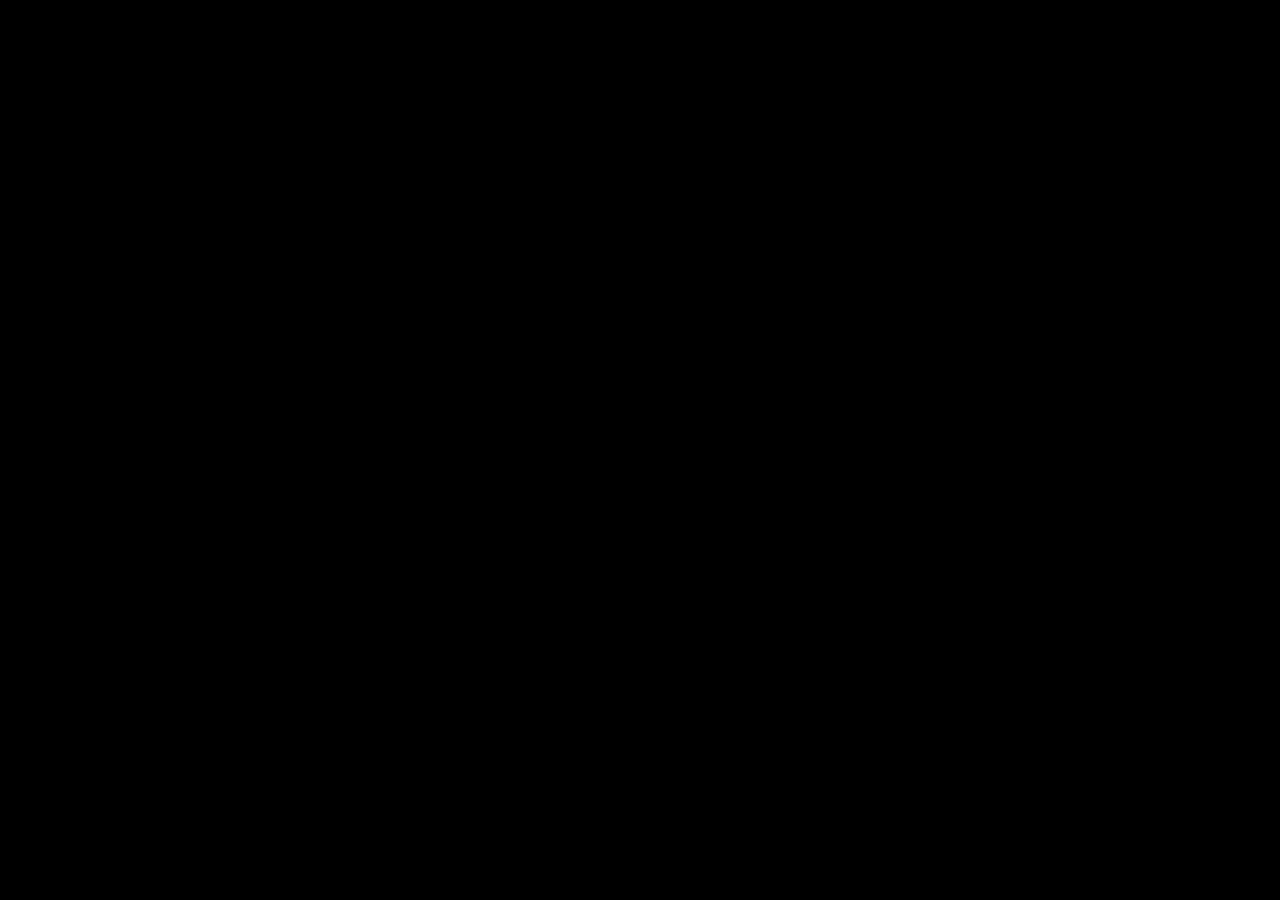
==== index.html @ dc6ae4b4 "updated css and made website clean" ====
<!doctype html>

<html lang="en">
  <head>
    <meta charset="UTF-8" />

    <meta name="viewport" content="width=device-width, initial-scale=1.0" />

    <link
      rel="stylesheet"
      href="https://cdnjs.cloudflare.com/ajax/libs/font-awesome/6.5.2/css/all.min.css"
    />

    <link
      href="https://fonts.googleapis.com/css2?family=Poppins:wght@300;400;500;600;700&display=swap"
      rel="stylesheet"
    />

    <title>Thunder | Portfolio</title>

    <style>
      * {
        margin: 0;

        padding: 0;

        box-sizing: border-box;

        font-family: "Poppins", sans-serif;
      }

      body {
        background: #0b0b0b;

        color: white;

        overflow-x: hidden;
      }

      /* Intro Animation */

      .intro {
        position: fixed;

        top: 0;

        left: 0;

        width: 100%;

        height: 100vh;

        background: #000;

        display: flex;

        justify-content: center;

        align-items: center;

        z-index: 100000;

        transition: top 0.8s ease;
      }

      .logo-header {
        display: flex;

        font-size: 4rem;

        font-weight: 700;
      }

      .logo-header .logo {
        color: #b74b4b;

        opacity: 0;

        transform: translateY(40px);
      }

      .logo-header .logo.active {
        opacity: 1;

        transform: translateY(0);

        transition: 0.5s ease;
      }

      .logo-header .logo.fade {
        opacity: 0;

        transform: translateY(-40px);

        transition: 0.5s ease;
      }

      header {
        position: fixed;

        top: 0;

        left: 0;

        width: 220px;

        height: 100vh;

        background: #000;

        display: flex;

        flex-direction: column;

        align-items: center;

        padding: 2rem 1rem;

        border-right: 1px solid rgba(183, 75, 75, 0.25);
      }

      header .logo {
        color: #b74b4b;

        font-size: 2rem;

        font-weight: 700;

        margin-bottom: 3rem;

        opacity: 1;

        transform: none;
      }

      nav {
        display: flex;

        flex-direction: column;

        gap: 1.5rem;
      }

      nav a {
        color: white;

        text-decoration: none;

        font-size: 1.1rem;

        transition: 0.3s;
      }

      nav a:hover,
      nav a.active {
        color: #b74b4b;
      }

      main {
        margin-left: 220px;

        min-height: 100vh;

        display: flex;

        align-items: center;

        justify-content: center;

        padding: 3rem;

        position: relative;
      }

      .hero {
        width: 100%;

        max-width: 1000px;

        display: flex;

        align-items: center;

        justify-content: flex-start;

        gap: 3rem;
      }

      .profile-img {
        width: 220px;

        height: 220px;

        border-radius: 50%;

        object-fit: cover;

        border: 3px solid #b74b4b;

        box-shadow: 0 0 25px rgba(183, 75, 75, 0.35);

        flex-shrink: 0;
      }

      .hero-content {
        flex: 1;

        padding-top: 40px;
      }

      .hero-content h1 {
        font-size: 3rem;

        margin-bottom: 0.8rem;
      }

      .hero-content h1 span {
        color: #b74b4b;
      }

      .hero-content p {
        color: #d7d7d7;

        line-height: 1.9;

        margin-bottom: 1.5rem;

        max-width: 620px;

        font-size: 1.05rem;
      }

      .social-icons {
        display: flex;

        gap: 1rem;

        margin-bottom: 1.8rem;
      }

      .social-icons a {
        width: 46px;

        height: 46px;

        display: flex;

        align-items: center;

        justify-content: center;

        border-radius: 50%;

        border: 1px solid rgba(183, 75, 75, 0.35);

        color: white;

        text-decoration: none;

        transition: 0.3s ease;

        font-size: 1.2rem;
      }

      .social-icons a:hover {
        background: #b74b4b;

        color: black;

        transform: translateY(-3px);
      }

      .btn {
        display: inline-block;

        padding: 0.85rem 1.6rem;

        border-radius: 999px;

        border: 1px solid #b74b4b;

        color: white;

        text-decoration: none;

        transition: 0.3s ease;
      }

      .btn:hover {
        background: #b74b4b;

        color: black;

        transform: translateY(-2px);
      }

      @media (max-width: 768px) {
        header {
          position: relative;

          width: 100%;

          height: auto;

          border-right: none;

          border-bottom: 1px solid rgba(183, 75, 75, 0.25);
        }

        main {
          margin-left: 220px;
          min-height: 100vh;
          display: flex;
          align-items: center;
          justify-content: center;
          padding: 3rem;
        }

        .hero {
          flex-direction: column;

          text-align: center;
        }

        .profile-img {
          width: 170px;

          height: 170px;
        }

        .hero-content {
          padding-top: 0;
        }

        .hero-content h1 {
          font-size: 2.3rem;
        }

        .social-icons {
          justify-content: center;
        }

        .logo-header {
          font-size: 3rem;
        }
      }
    </style>
  </head>

  <body>
    <div class="intro">
      <h1 class="logo-header">
        <span class="logo">Thun</span><span class="logo">der</span>
      </h1>
    </div>

    <header>
      <div class="logo">Thunder</div>

      <nav>
        <a href="index.html" class="active">Home</a>

        <a href="about.html">About</a>

        <a href="projects.html">Projects</a>

        <a href="minigames.html">Minigames</a>

        <a href="experience.html">Experience</a>

        <a href="extras.html">Extras</a>
      </nav>
    </header>

    <main>
      <section class="hero">
        <img src="Main.jpg" alt="Thunder" class="profile-img" />

        <div class="hero-content">
          <p>Left click anywhere to trick the cat!</p>

          <h1>Hi, it's <span>Thunder</span></h1>

          <p>
            I'm a web developer, game developer, and football player who enjoys
            building creative projects and learning new technologies. Welcome to
            my portfolio where I share my work, experiments, and everything I'm
            currently working on.
          </p>

          <div class="social-icons">
            <a href="https://github.com/tanmay-19-cris"
              ><i class="fa-brands fa-github"></i
            ></a>

            <a href="https://www.instagram.com/tanmya.19/"
              ><i class="fa-brands fa-instagram"></i
            ></a>

            <a href="https://hackclub.enterprise.slack.com/team/U0AEXBFEP8S"
              ><i class="fa-brands fa-slack"></i
            ></a>
          </div>

          <a href="mailto:tanmayshet2010@gmail.com" class="btn">Contact Me</a>
        </div>
      </section>
    </main>

    <script src="script.js"></script>
    <script src="app.js"></script>

    <script>
      const intro = document.querySelector(".intro");
      const logoSpans = document.querySelectorAll(".logo-header .logo");

      window.addEventListener("DOMContentLoaded", () => {
        if (sessionStorage.getItem("introPlayed")) {
          intro.style.display = "none";
          return;
        }

        sessionStorage.setItem("introPlayed", "true");

        setTimeout(() => {
          logoSpans.forEach((span, idx) => {
            setTimeout(
              () => {
                span.classList.add("active");
              },
              (idx + 1) * 400,
            );
          });

          setTimeout(() => {
            logoSpans.forEach((span, idx) => {
              setTimeout(
                () => {
                  span.classList.remove("active");
                  span.classList.add("fade");
                },
                (idx + 1) * 50,
              );
            });
          }, 2000);

          setTimeout(() => {
            intro.style.top = "-100vh";
          }, 2300);
        }, 300);
      });
    </script>
  </body>
</html>
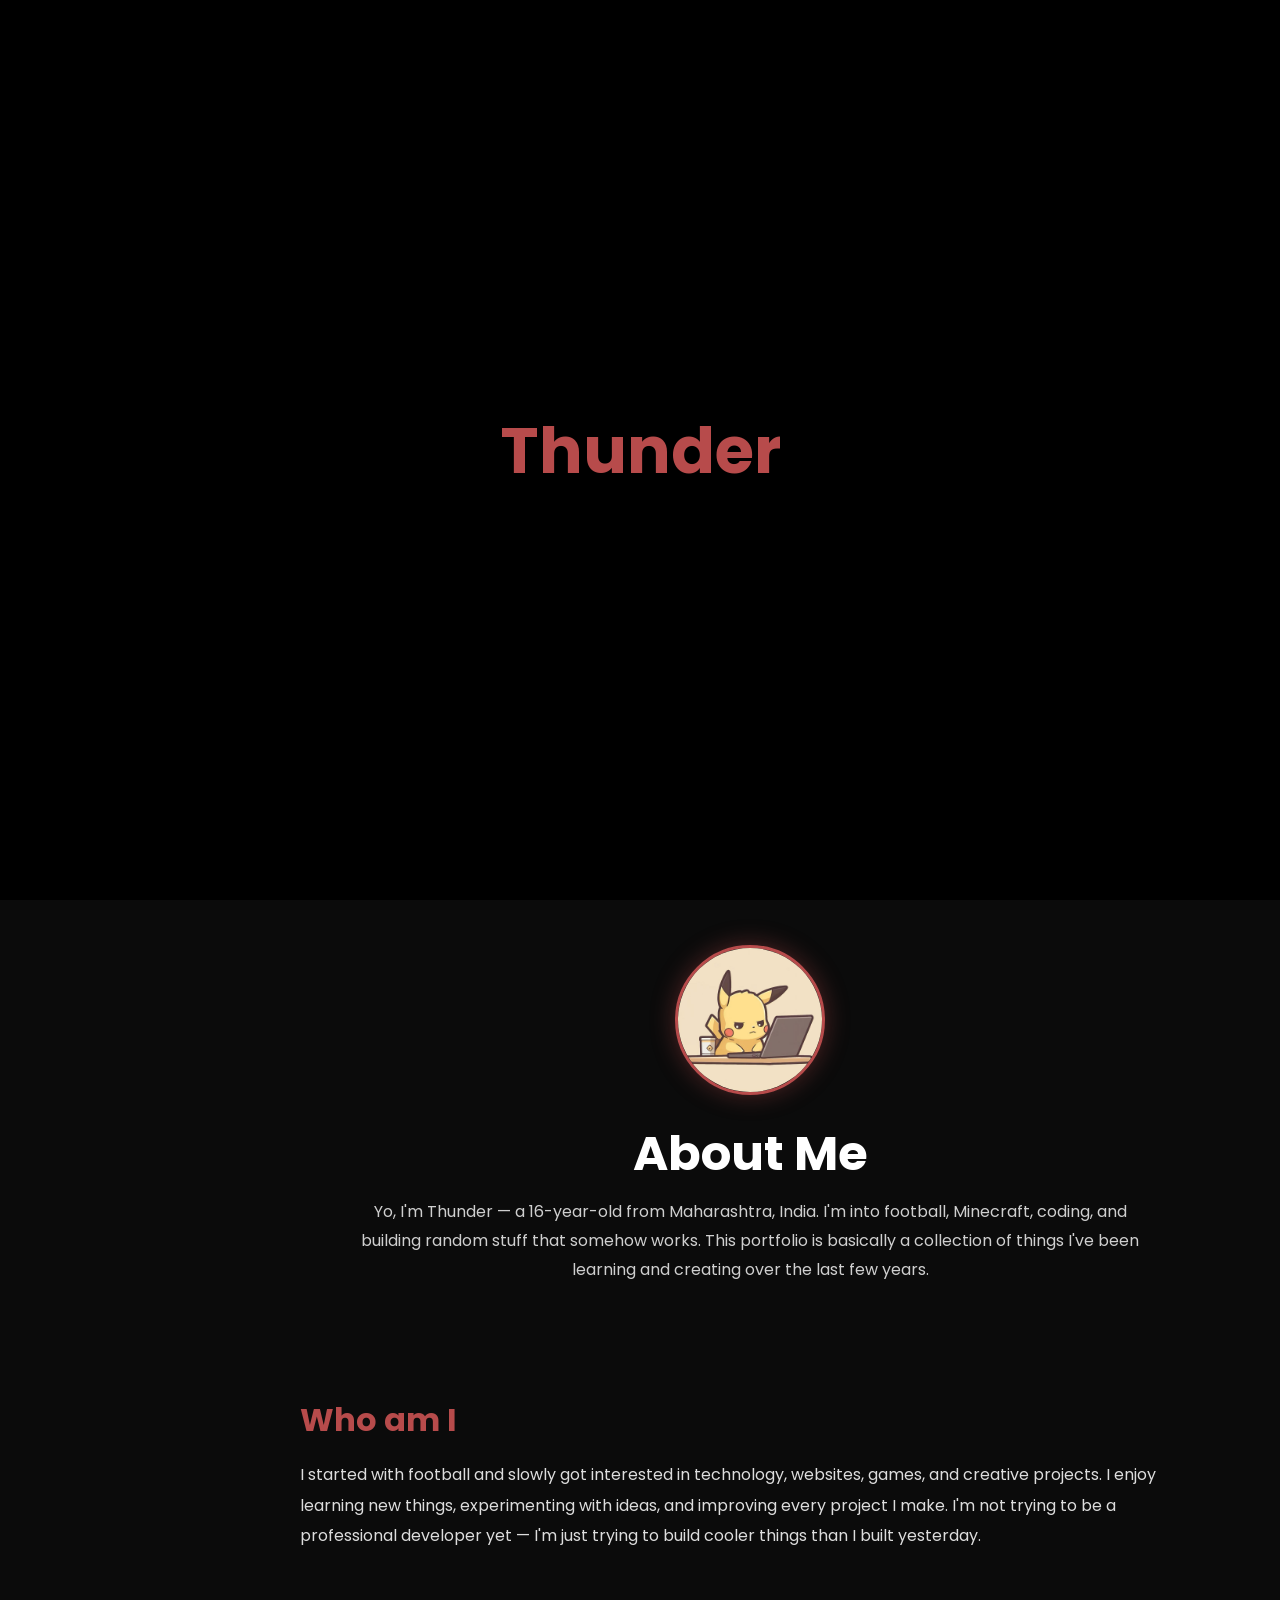
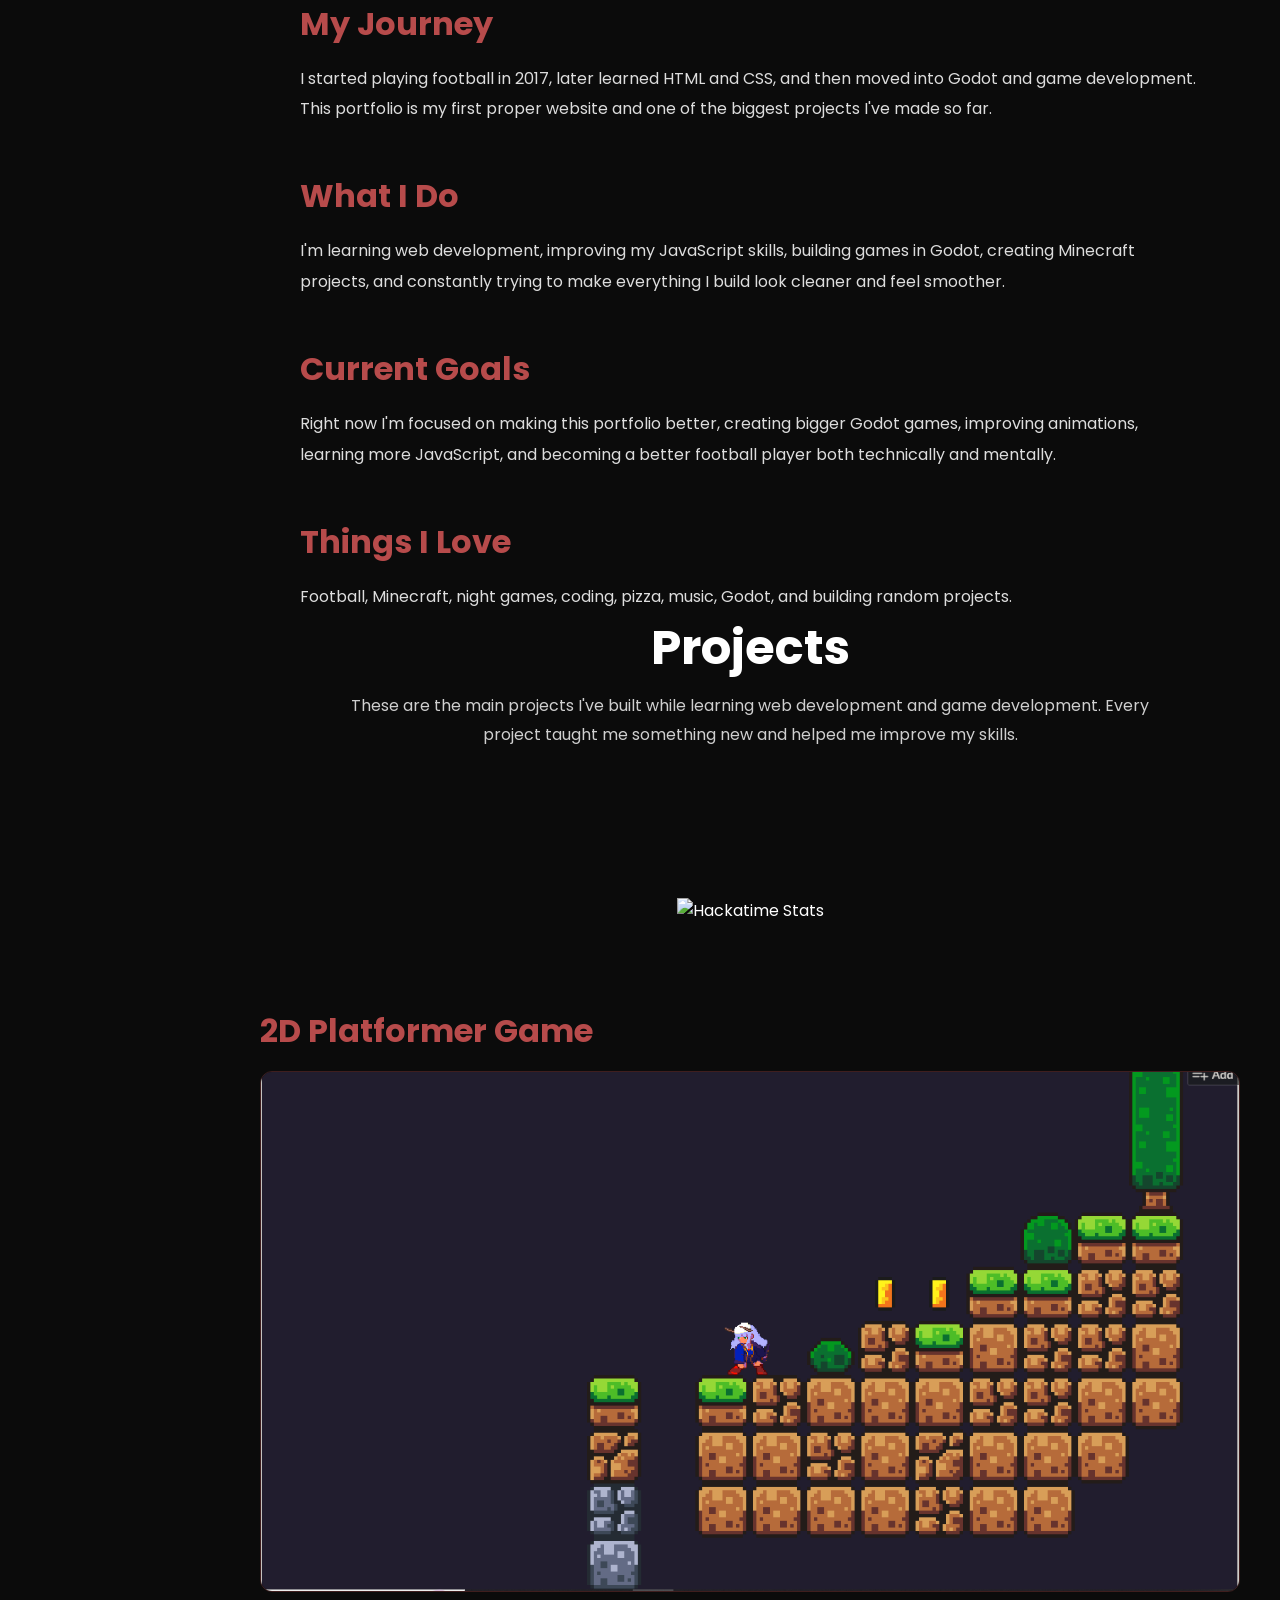
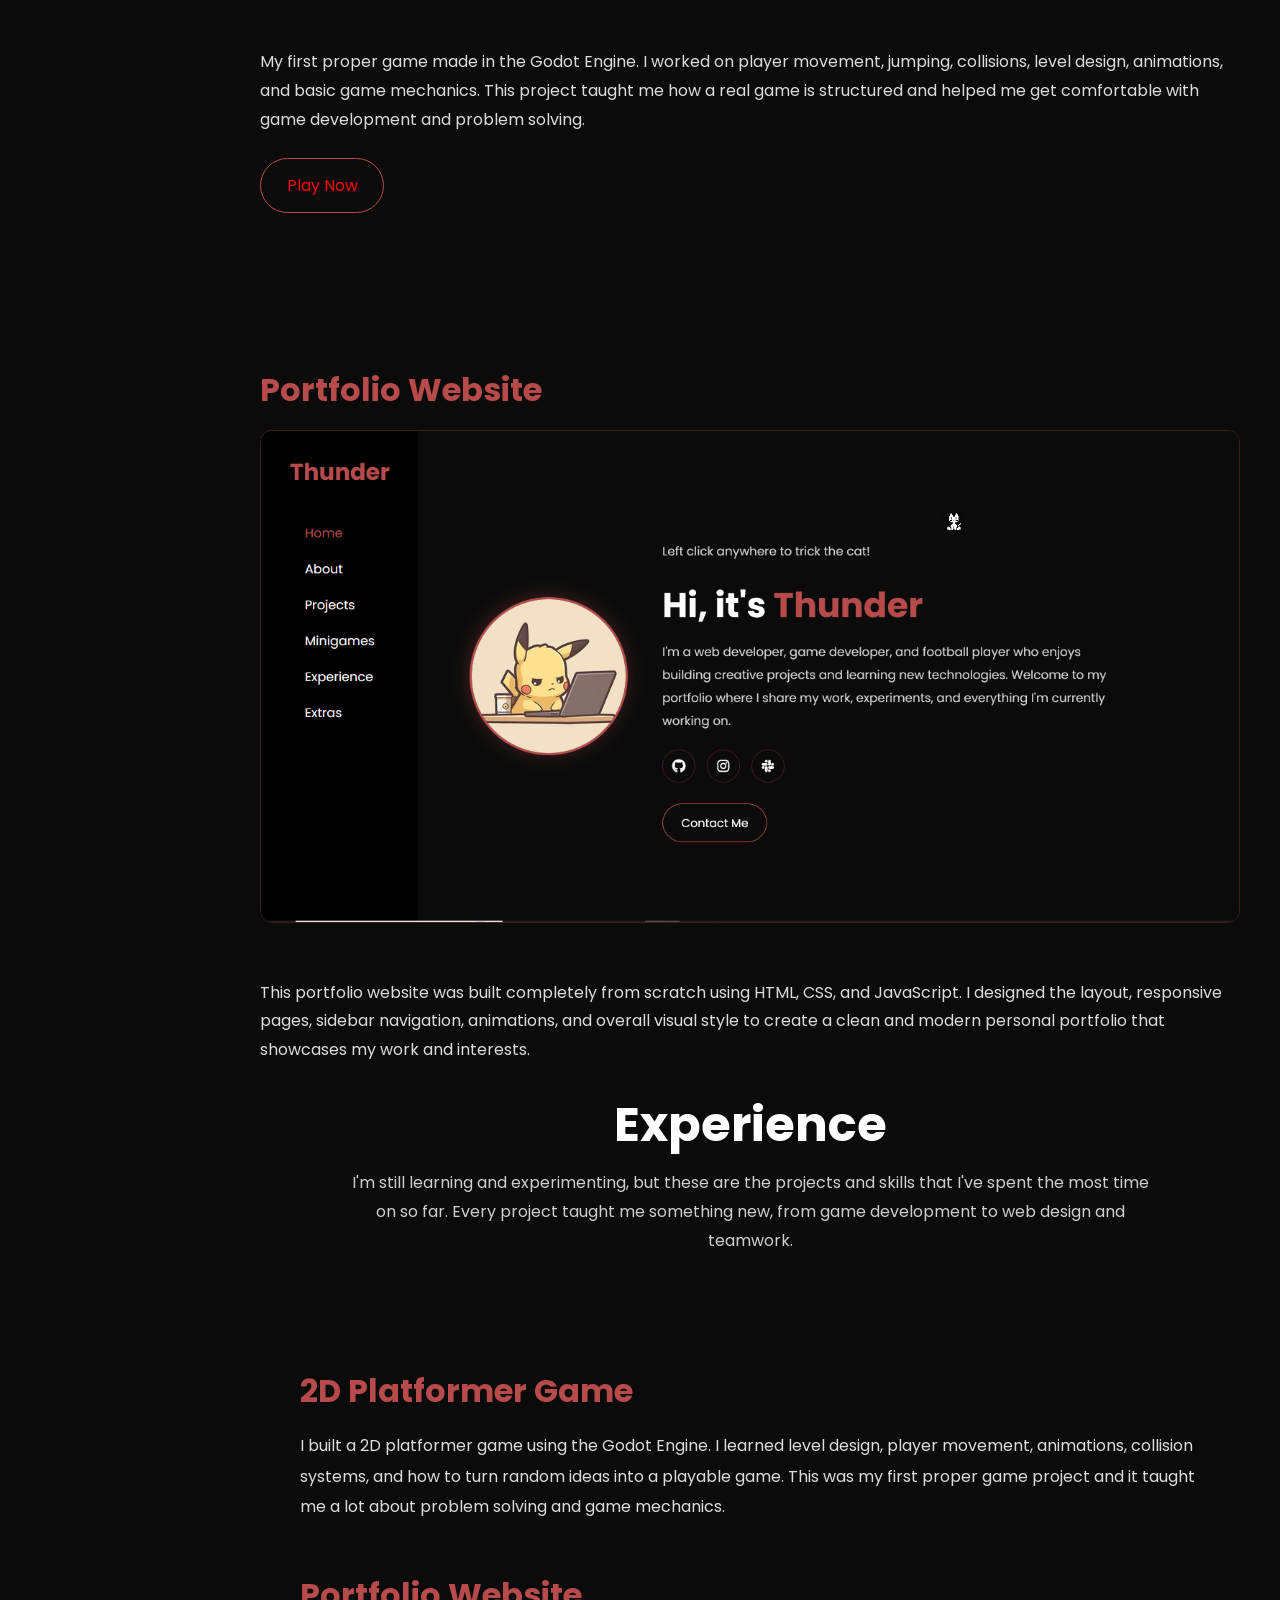
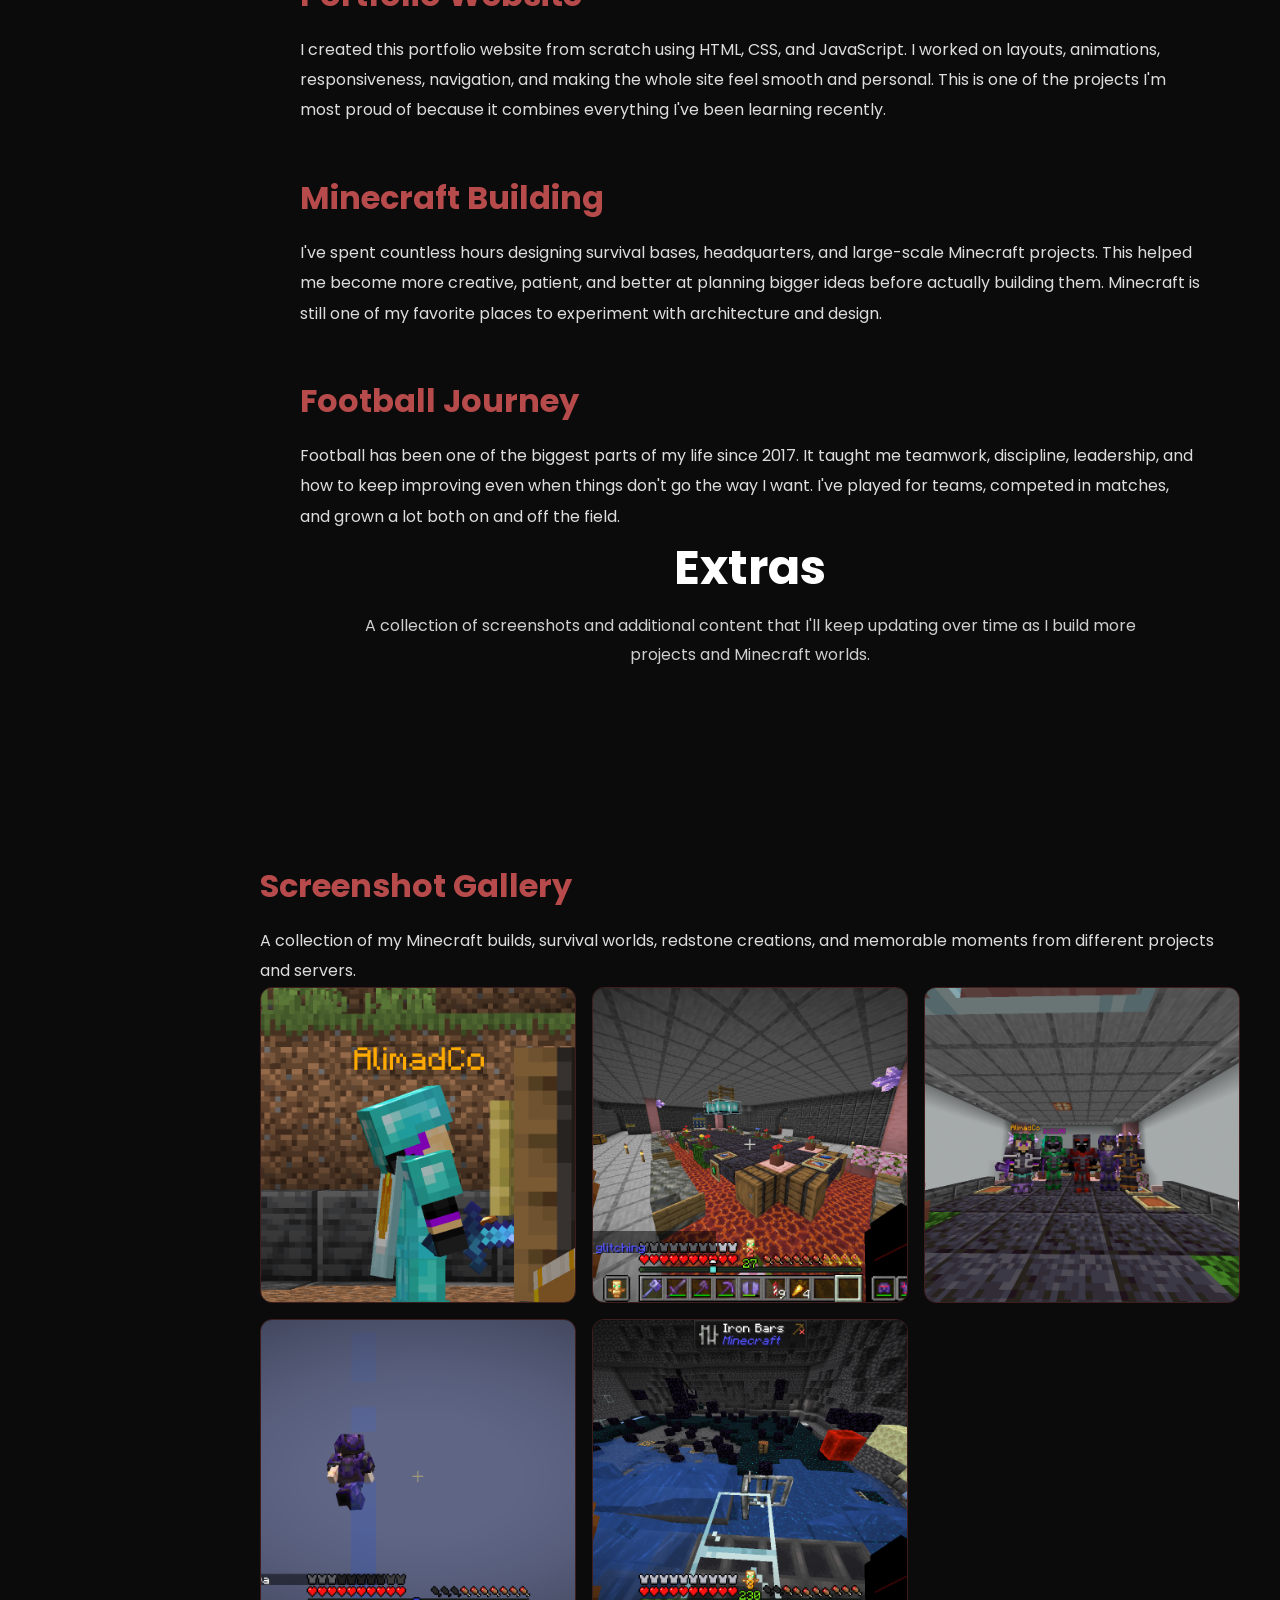
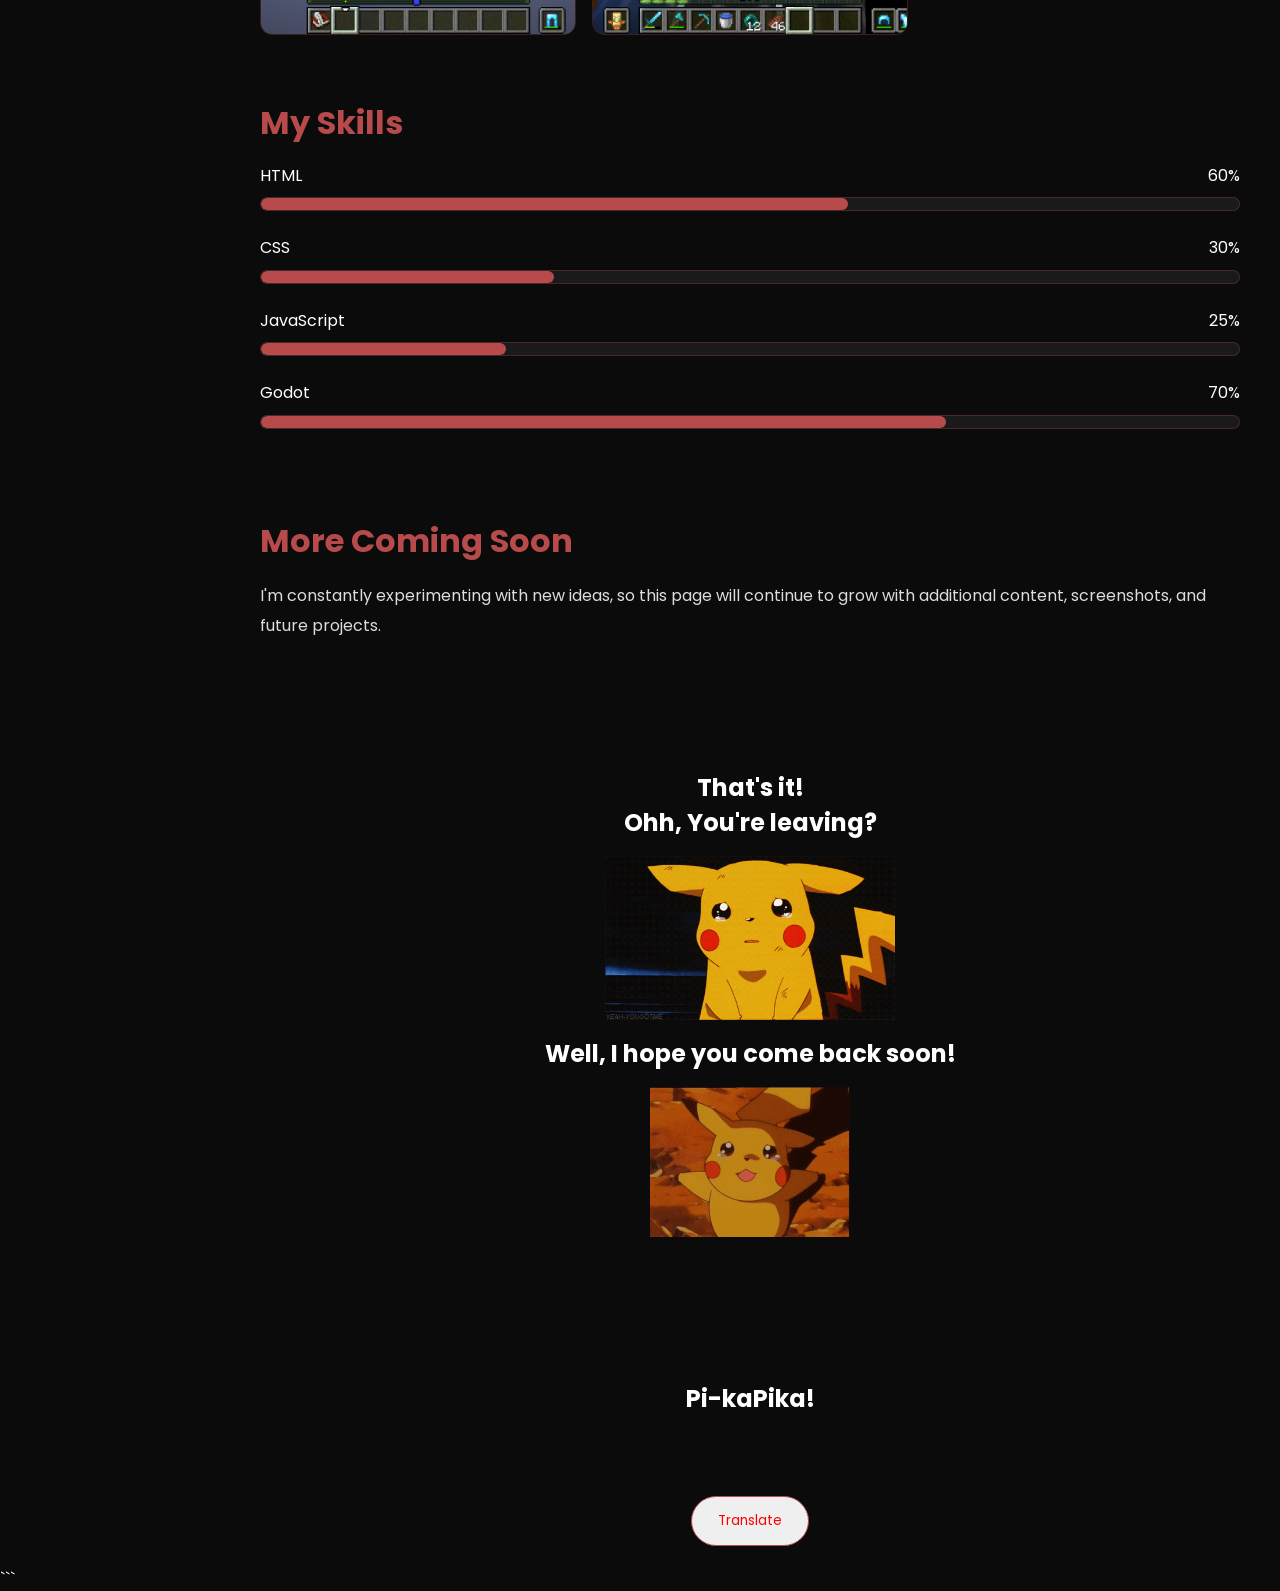
==== commit 0b628ccb: "updated every html page to one" ====
--- a/index.html
+++ b/index.html
@@ -3,381 +3,57 @@
 <html lang="en">
   <head>
     <meta charset="UTF-8" />
-
     <meta name="viewport" content="width=device-width, initial-scale=1.0" />
 
+    ```
+    <link rel="stylesheet" href="style.css" />
     <link
       rel="stylesheet"
       href="https://cdnjs.cloudflare.com/ajax/libs/font-awesome/6.5.2/css/all.min.css"
     />
-
     <link
       href="https://fonts.googleapis.com/css2?family=Poppins:wght@300;400;500;600;700&display=swap"
       rel="stylesheet"
     />
 
     <title>Thunder | Portfolio</title>
-
-    <style>
-      * {
-        margin: 0;
-
-        padding: 0;
-
-        box-sizing: border-box;
-
-        font-family: "Poppins", sans-serif;
-      }
-
-      body {
-        background: #0b0b0b;
-
-        color: white;
-
-        overflow-x: hidden;
-      }
-
-      /* Intro Animation */
-
-      .intro {
-        position: fixed;
-
-        top: 0;
-
-        left: 0;
-
-        width: 100%;
-
-        height: 100vh;
-
-        background: #000;
-
-        display: flex;
-
-        justify-content: center;
-
-        align-items: center;
-
-        z-index: 100000;
-
-        transition: top 0.8s ease;
-      }
-
-      .logo-header {
-        display: flex;
-
-        font-size: 4rem;
-
-        font-weight: 700;
-      }
-
-      .logo-header .logo {
-        color: #b74b4b;
-
-        opacity: 0;
-
-        transform: translateY(40px);
-      }
-
-      .logo-header .logo.active {
-        opacity: 1;
-
-        transform: translateY(0);
-
-        transition: 0.5s ease;
-      }
-
-      .logo-header .logo.fade {
-        opacity: 0;
-
-        transform: translateY(-40px);
-
-        transition: 0.5s ease;
-      }
-
-      header {
-        position: fixed;
-
-        top: 0;
-
-        left: 0;
-
-        width: 220px;
-
-        height: 100vh;
-
-        background: #000;
-
-        display: flex;
-
-        flex-direction: column;
-
-        align-items: center;
-
-        padding: 2rem 1rem;
-
-        border-right: 1px solid rgba(183, 75, 75, 0.25);
-      }
-
-      header .logo {
-        color: #b74b4b;
-
-        font-size: 2rem;
-
-        font-weight: 700;
-
-        margin-bottom: 3rem;
-
-        opacity: 1;
-
-        transform: none;
-      }
-
-      nav {
-        display: flex;
-
-        flex-direction: column;
-
-        gap: 1.5rem;
-      }
-
-      nav a {
-        color: white;
-
-        text-decoration: none;
-
-        font-size: 1.1rem;
-
-        transition: 0.3s;
-      }
-
-      nav a:hover,
-      nav a.active {
-        color: #b74b4b;
-      }
-
-      main {
-        margin-left: 220px;
-
-        min-height: 100vh;
-
-        display: flex;
-
-        align-items: center;
-
-        justify-content: center;
-
-        padding: 3rem;
-
-        position: relative;
-      }
-
-      .hero {
-        width: 100%;
-
-        max-width: 1000px;
-
-        display: flex;
-
-        align-items: center;
-
-        justify-content: flex-start;
-
-        gap: 3rem;
-      }
-
-      .profile-img {
-        width: 220px;
-
-        height: 220px;
-
-        border-radius: 50%;
-
-        object-fit: cover;
-
-        border: 3px solid #b74b4b;
-
-        box-shadow: 0 0 25px rgba(183, 75, 75, 0.35);
-
-        flex-shrink: 0;
-      }
-
-      .hero-content {
-        flex: 1;
-
-        padding-top: 40px;
-      }
-
-      .hero-content h1 {
-        font-size: 3rem;
-
-        margin-bottom: 0.8rem;
-      }
-
-      .hero-content h1 span {
-        color: #b74b4b;
-      }
-
-      .hero-content p {
-        color: #d7d7d7;
-
-        line-height: 1.9;
-
-        margin-bottom: 1.5rem;
-
-        max-width: 620px;
-
-        font-size: 1.05rem;
-      }
-
-      .social-icons {
-        display: flex;
-
-        gap: 1rem;
-
-        margin-bottom: 1.8rem;
-      }
-
-      .social-icons a {
-        width: 46px;
-
-        height: 46px;
-
-        display: flex;
-
-        align-items: center;
-
-        justify-content: center;
-
-        border-radius: 50%;
-
-        border: 1px solid rgba(183, 75, 75, 0.35);
-
-        color: white;
-
-        text-decoration: none;
-
-        transition: 0.3s ease;
-
-        font-size: 1.2rem;
-      }
-
-      .social-icons a:hover {
-        background: #b74b4b;
-
-        color: black;
-
-        transform: translateY(-3px);
-      }
-
-      .btn {
-        display: inline-block;
-
-        padding: 0.85rem 1.6rem;
-
-        border-radius: 999px;
-
-        border: 1px solid #b74b4b;
-
-        color: white;
-
-        text-decoration: none;
-
-        transition: 0.3s ease;
-      }
-
-      .btn:hover {
-        background: #b74b4b;
-
-        color: black;
-
-        transform: translateY(-2px);
-      }
-
-      @media (max-width: 768px) {
-        header {
-          position: relative;
-
-          width: 100%;
-
-          height: auto;
-
-          border-right: none;
-
-          border-bottom: 1px solid rgba(183, 75, 75, 0.25);
-        }
-
-        main {
-          margin-left: 220px;
-          min-height: 100vh;
-          display: flex;
-          align-items: center;
-          justify-content: center;
-          padding: 3rem;
-        }
-
-        .hero {
-          flex-direction: column;
-
-          text-align: center;
-        }
-
-        .profile-img {
-          width: 170px;
-
-          height: 170px;
-        }
-
-        .hero-content {
-          padding-top: 0;
-        }
-
-        .hero-content h1 {
-          font-size: 2.3rem;
-        }
-
-        .social-icons {
-          justify-content: center;
-        }
-
-        .logo-header {
-          font-size: 3rem;
-        }
-      }
-    </style>
+    ```
   </head>
 
   <body>
+    <!-- Intro -->
     <div class="intro">
       <h1 class="logo-header">
-        <span class="logo">Thun</span><span class="logo">der</span>
+        <span class="logo">Thun</span>
+        <span class="logo">der</span>
       </h1>
     </div>
 
+    ```
     <header>
       <div class="logo">Thunder</div>
 
       <nav>
-        <a href="index.html" class="active">Home</a>
-
-        <a href="about.html">About</a>
-
-        <a href="projects.html">Projects</a>
-
-        <a href="minigames.html">Minigames</a>
-
-        <a href="experience.html">Experience</a>
-
-        <a href="extras.html">Extras</a>
+        <a href="#home" class="active">Home</a>
+        <a href="#about">About</a>
+        <a href="#projects">Projects</a>
+        <a href="#experience">Experience</a>
+        <a href="#extras">Extras</a>
       </nav>
     </header>
 
     <main>
-      <section class="hero">
-        <img src="Main.jpg" alt="Thunder" class="profile-img" />
+      <section id="home" class="hero">
+        <div class="left-side">
+          <img src="Main.jpg" alt="Thunder" class="profile-img" />
+        </div>
 
         <div class="hero-content">
-          <p>Left click anywhere to trick the cat!</p>
+          <p style="text-align: center; font-size: 10px">
+            ⚠️ SAFETY NOTICE: Clicking on Spider-Man triggers intense jump
+            scares and sudden loud noises. Not recommended for individuals with
+            heart conditions, epilepsy, or anxiety disorders.
+          </p>
 
           <h1>Hi, it's <span>Thunder</span></h1>
 
@@ -392,63 +68,569 @@
             <a href="https://github.com/tanmay-19-cris"
               ><i class="fa-brands fa-github"></i
             ></a>
-
             <a href="https://www.instagram.com/tanmya.19/"
               ><i class="fa-brands fa-instagram"></i
             ></a>
-
             <a href="https://hackclub.enterprise.slack.com/team/U0AEXBFEP8S"
               ><i class="fa-brands fa-slack"></i
             ></a>
           </div>
 
           <a href="mailto:tanmayshet2010@gmail.com" class="btn">Contact Me</a>
+          <div id="music-player">
+            <div id="track-title">Minecraft - Wet Hands</div>
+
+            <div class="progress-container">
+              <span id="current-time">0:00</span>
+              <input type="range" id="progress" value="0" min="0" max="100" />
+              <span id="duration">0:00</span>
+            </div>
+
+            <div class="player-controls">
+              <button id="prev-btn">◀◀</button>
+              <button id="play-btn">▶</button>
+              <button id="next-btn">▶▶</button>
+            </div>
+          </div>
         </div>
       </section>
+
+      <!-- About -->
+      <section id="about">
+        <div class="about">
+          <div class="about-hero">
+            <img src="Main.jpg" alt="Thunder" class="about-profile" />
+            <h1>About Me</h1>
+            <p>
+              Yo, I'm Thunder — a 16-year-old from Maharashtra, India. I'm into
+              football, Minecraft, coding, and building random stuff that
+              somehow works. This portfolio is basically a collection of things
+              I've been learning and creating over the last few years.
+            </p>
+          </div>
+
+          <div class="section">
+            <h2>Who am I</h2>
+            <p>
+              I started with football and slowly got interested in technology,
+              websites, games, and creative projects. I enjoy learning new
+              things, experimenting with ideas, and improving every project I
+              make. I'm not trying to be a professional developer yet — I'm just
+              trying to build cooler things than I built yesterday.
+            </p>
+          </div>
+
+          <div class="section">
+            <h2>My Journey</h2>
+            <p>
+              I started playing football in 2017, later learned HTML and CSS,
+              and then moved into Godot and game development. This portfolio is
+              my first proper website and one of the biggest projects I've made
+              so far.
+            </p>
+          </div>
+
+          <div class="section">
+            <h2>What I Do</h2>
+            <p>
+              I'm learning web development, improving my JavaScript skills,
+              building games in Godot, creating Minecraft projects, and
+              constantly trying to make everything I build look cleaner and feel
+              smoother.
+            </p>
+          </div>
+
+          <div class="section">
+            <h2>Current Goals</h2>
+            <p>
+              Right now I'm focused on making this portfolio better, creating
+              bigger Godot games, improving animations, learning more
+              JavaScript, and becoming a better football player both technically
+              and mentally.
+            </p>
+          </div>
+
+          <div class="section">
+            <h2>Things I Love</h2>
+            <p>
+              Football, Minecraft, night games, coding, pizza, music, Godot, and
+              building random projects.
+            </p>
+          </div>
+        </div>
+      </section>
+
+      <section id="projects">
+        <div class="projects">
+          <div class="about-hero">
+            <h1>Projects</h1>
+            <p>
+              These are the main projects I've built while learning web
+              development and game development. Every project taught me
+              something new and helped me improve my skills.
+            </p>
+          </div>
+
+          <div class="stats">
+            <img
+              src="https://github-readme-stats.hackclub.dev/api/wakatime?username=28469&api_domain=hackatime.hackclub.com&theme=transparent&custom_title=Hackatime+Stats&layout=compact&cache_seconds=0&langs_count=8"
+              alt="Hackatime Stats"
+            />
+          </div>
+
+          <div class="project">
+            <h2>2D Platformer Game</h2>
+            <img
+              src="game.PNG"
+              alt="2D Platformer Game"
+              class="project-image"
+            />
+            <img
+              src="https://hackatime.hackclub.com/api/v1/badge/U0AEXBFEP8S/tanmay-19-cris/Ancient-egypt"
+              alt=""
+            />
+            <p>
+              My first proper game made in the Godot Engine. I worked on player
+              movement, jumping, collisions, level design, animations, and basic
+              game mechanics. This project taught me how a real game is
+              structured and helped me get comfortable with game development and
+              problem solving.
+            </p>
+            <a
+              href="https://tanmay19.itch.io/ancient-adventure"
+              class="play-btn"
+              >Play Now</a
+            >
+          </div>
+          <br />
+
+          <div class="project">
+            <h2>Portfolio Website</h2>
+            <img
+              src="portfolio.png"
+              alt="Portfolio Website"
+              class="project-image"
+            />
+            <img
+              src="https://hackatime.hackclub.com/api/v1/badge/U0AEXBFEP8S/tanmay-19-cris/personal-website"
+              alt=""
+            />
+            <p>
+              This portfolio website was built completely from scratch using
+              HTML, CSS, and JavaScript. I designed the layout, responsive
+              pages, sidebar navigation, animations, and overall visual style to
+              create a clean and modern personal portfolio that showcases my
+              work and interests.
+            </p>
+          </div>
+        </div>
+      </section>
+
+      <section id="experience">
+        <div class="experience">
+          <div class="about-hero">
+            <h1>Experience</h1>
+            <p>
+              I'm still learning and experimenting, but these are the projects
+              and skills that I've spent the most time on so far. Every project
+              taught me something new, from game development to web design and
+              teamwork.
+            </p>
+          </div>
+
+          <div class="section">
+            <h2>2D Platformer Game</h2>
+            <p>
+              I built a 2D platformer game using the Godot Engine. I learned
+              level design, player movement, animations, collision systems, and
+              how to turn random ideas into a playable game. This was my first
+              proper game project and it taught me a lot about problem solving
+              and game mechanics.
+            </p>
+          </div>
+
+          <div class="section">
+            <h2>Portfolio Website</h2>
+            <p>
+              I created this portfolio website from scratch using HTML, CSS, and
+              JavaScript. I worked on layouts, animations, responsiveness,
+              navigation, and making the whole site feel smooth and personal.
+              This is one of the projects I'm most proud of because it combines
+              everything I've been learning recently.
+            </p>
+          </div>
+
+          <div class="section">
+            <h2>Minecraft Building</h2>
+            <p>
+              I've spent countless hours designing survival bases, headquarters,
+              and large-scale Minecraft projects. This helped me become more
+              creative, patient, and better at planning bigger ideas before
+              actually building them. Minecraft is still one of my favorite
+              places to experiment with architecture and design.
+            </p>
+          </div>
+
+          <div class="section">
+            <h2>Football Journey</h2>
+            <p>
+              Football has been one of the biggest parts of my life since 2017.
+              It taught me teamwork, discipline, leadership, and how to keep
+              improving even when things don't go the way I want. I've played
+              for teams, competed in matches, and grown a lot both on and off
+              the field.
+            </p>
+          </div>
+        </div>
+      </section>
+
+      <section id="extras">
+        <div class="extras">
+          <div class="about-hero">
+            <h1>Extras</h1>
+            <p>
+              A collection of screenshots and additional content that I'll keep
+              updating over time as I build more projects and Minecraft worlds.
+            </p>
+          </div>
+
+          <!-- Spider-Man Surprise -->
+          <div class="spider-box">
+            <img id="spiderman" src="sm1.png" alt="Spider-Man" />
+
+            <audio id="bgm" loop preload="auto">
+              <source src="spiderman.mp3" type="audio/mpeg" />
+            </audio>
+
+            <audio id="jumpscareSound" preload="auto">
+              <source src="undertale-chara-jumpscare.mp3" type="audio/mpeg" />
+            </audio>
+
+            <div id="jumpscare">
+              <img src="venom.gif" alt="Jumpscare" />
+            </div>
+          </div>
+
+          <div class="section">
+            <h2>Screenshot Gallery</h2>
+
+            <p>
+              A collection of my Minecraft builds, survival worlds, redstone
+              creations, and memorable moments from different projects and
+              servers.
+            </p>
+
+            <div class="gallery">
+              <img src="1.png" alt="Build 1" onclick="openLightbox(this.src)" />
+              <img src="2.png" alt="Build 2" onclick="openLightbox(this.src)" />
+              <img src="3.png" alt="Build 3" onclick="openLightbox(this.src)" />
+              <img src="4.png" alt="Build 4" onclick="openLightbox(this.src)" />
+              <img src="5.png" alt="Build 5" onclick="openLightbox(this.src)" />
+            </div>
+
+            <div id="lightbox" class="lightbox" onclick="closeLightbox()">
+              <span class="close">&times;</span>
+              <img id="lightbox-img" src="" alt="Preview" />
+            </div>
+          </div>
+
+          <div class="section">
+            <h2>My Skills</h2>
+
+            <div class="skill">
+              <div class="skill-name">
+                <span>HTML</span>
+                <span>60%</span>
+              </div>
+              <div class="skill-bar">
+                <div class="skill-fill html"></div>
+              </div>
+            </div>
+
+            <div class="skill">
+              <div class="skill-name">
+                <span>CSS</span>
+                <span>30%</span>
+              </div>
+              <div class="skill-bar">
+                <div class="skill-fill css"></div>
+              </div>
+            </div>
+
+            <div class="skill">
+              <div class="skill-name">
+                <span>JavaScript</span>
+                <span>25%</span>
+              </div>
+              <div class="skill-bar">
+                <div class="skill-fill js"></div>
+              </div>
+            </div>
+
+            <div class="skill">
+              <div class="skill-name">
+                <span>Godot</span>
+                <span>70%</span>
+              </div>
+              <div class="skill-bar">
+                <div class="skill-fill godot"></div>
+              </div>
+            </div>
+          </div>
+
+          <div class="section">
+            <h2>More Coming Soon</h2>
+
+            <p>
+              I'm constantly experimenting with new ideas, so this page will
+              continue to grow with additional content, screenshots, and future
+              projects.
+            </p>
+          </div>
+
+          <section style="text-align: center; padding: 4rem 1rem">
+            <h2>That's it!</h2>
+
+            <h2>Ohh, You're leaving?</h2>
+
+            <img
+              src="sp1.gif"
+              alt="sad Pikachu"
+              style="display: block; margin: 1rem auto; width: 290px"
+            />
+
+            <h2>Well, I hope you come back soon!</h2>
+
+            <img
+              src="sp2.gif"
+              alt="happy Pikachu"
+              style="display: block; margin: 1rem auto; width: 200px"
+            />
+          </section>
+
+          <h2 id="byeText" style="text-align: center">Pi-kaPika!</h2>
+
+          <div style="text-align: center; margin-top: 1rem">
+            <button onclick="changeText()" class="play-btn">Translate</button>
+          </div>
+        </div>
+      </section>
+      <audio id="bgm" preload="auto"></audio>
     </main>
+
+    <!-- Scripts -->
+    <!-- music player scripts -->
+    <script>
+      const tracks = [
+        { title: "Minecraft - Wet Hands", file: "1-13. Wet Hands.mp3" },
+        { title: "Minecraft - C418", file: "rizzlas-rizzlas-c418-224649.mp3" },
+        {
+          title: "Minecraft - Subwoofer Lullaby",
+          file: "Subwoofer Lullaby.mp3",
+        },
+      ];
+
+      let currentTrack = 0;
+
+      const bgm = document.getElementById("bgm");
+      const playBtn = document.getElementById("play-btn");
+      const nextBtn = document.getElementById("next-btn");
+      const prevBtn = document.getElementById("prev-btn");
+      const titleEl = document.getElementById("track-title");
+
+      const progress = document.getElementById("progress");
+      const currentTimeEl = document.getElementById("current-time");
+      const durationEl = document.getElementById("duration");
+
+      function formatTime(sec) {
+        if (isNaN(sec)) return "0:00";
+        const m = Math.floor(sec / 60);
+        const s = Math.floor(sec % 60)
+          .toString()
+          .padStart(2, "0");
+        return `${m}:${s}`;
+      }
+
+      function loadTrack(index) {
+        currentTrack = (index + tracks.length) % tracks.length;
+        bgm.src = tracks[currentTrack].file;
+        titleEl.textContent = tracks[currentTrack].title;
+      }
+
+      function playTrack() {
+        bgm
+          .play()
+          .then(() => {
+            playBtn.textContent = "❚❚";
+          })
+          .catch((err) => console.log(err));
+      }
+
+      function pauseTrack() {
+        bgm.pause();
+        playBtn.textContent = "▶";
+      }
+
+      playBtn.addEventListener("click", () => {
+        if (bgm.paused) playTrack();
+        else pauseTrack();
+      });
+
+      nextBtn.addEventListener("click", () => {
+        loadTrack(currentTrack + 1);
+        playTrack();
+      });
+
+      prevBtn.addEventListener("click", () => {
+        loadTrack(currentTrack - 1);
+        playTrack();
+      });
+
+      bgm.addEventListener("loadedmetadata", () => {
+        durationEl.textContent = formatTime(bgm.duration);
+      });
+
+      bgm.addEventListener("timeupdate", () => {
+        currentTimeEl.textContent = formatTime(bgm.currentTime);
+        if (bgm.duration) {
+          progress.value = (bgm.currentTime / bgm.duration) * 100;
+        }
+      });
+
+      progress.addEventListener("input", () => {
+        if (bgm.duration) {
+          bgm.currentTime = (progress.value / 100) * bgm.duration;
+        }
+      });
+
+      bgm.addEventListener("ended", () => {
+        loadTrack(currentTrack + 1);
+        playTrack();
+      });
+
+      loadTrack(0);
+
+      document.addEventListener(
+        "pointerdown",
+        () => {
+          if (bgm.paused) playTrack();
+        },
+        { once: true },
+      );
+    </script>
+
+    <!-- navbar scripts -->
+    <script>
+      const sections = document.querySelectorAll("main section[id]");
+      const navLinks = document.querySelectorAll("nav a");
+
+      window.addEventListener("scroll", () => {
+        let current = "home";
+
+        sections.forEach((section) => {
+          const sectionTop = section.offsetTop - 120;
+          const sectionHeight = section.offsetHeight;
+
+          if (
+            window.scrollY >= sectionTop &&
+            window.scrollY < sectionTop + sectionHeight
+          ) {
+            current = section.getAttribute("id");
+          }
+        });
+
+        navLinks.forEach((link) => {
+          link.classList.remove("active");
+          if (link.getAttribute("href") === `#${current}`) {
+            link.classList.add("active");
+          }
+        });
+      });
+    </script>
+
+    <!-- sakura scripts -->
+    <div class="sakura-container" id="sakura-container"></div>
+
+    <script>
+      (function () {
+        const container = document.getElementById("sakura-container");
+        const COUNT = 48;
+
+        function petal() {
+          const p = document.createElement("div");
+          p.className = "sakura-petal";
+
+          const size = 12 + Math.random() * 18;
+          const duration = 8 + Math.random() * 8;
+          const delay = Math.random() * 8;
+
+          p.style.width = size + "px";
+          p.style.height = size + "px";
+          p.style.left = Math.random() * 100 + "vw";
+          p.style.filter = `blur(${Math.random() * 1.2}px)`;
+          p.style.setProperty(
+            "--scale",
+            (0.7 + Math.random() * 0.9).toFixed(2),
+          );
+          p.style.setProperty("--drift1", Math.random() * 80 - 40 + "px");
+          p.style.setProperty("--drift2", Math.random() * 140 - 70 + "px");
+          p.style.setProperty("--drift3", Math.random() * 220 - 110 + "px");
+          p.style.animation = `sakuraFloat ${duration}s linear ${delay}s infinite`;
+
+          container.appendChild(p);
+        }
+
+        for (let i = 0; i < COUNT; i++) petal();
+      })();
+    </script>
+
+    <!-- Translation scripts -->
+    <script>
+      function changeText() {
+        const text = document.getElementById("byeText");
+        text.textContent =
+          text.textContent === "Pi-kaPika!" ? "Goodbye!" : "Pi-kaPika!";
+      }
+    </script>
+
+    <!-- jumpscare scripts -->
+    <script>
+      const bgmElem = document.getElementById("bgm");
+      const spiderman = document.getElementById("spiderman");
+      const jumpscare = document.getElementById("jumpscare");
+      const jumpSound = document.getElementById("jumpscareSound");
+
+      // Start background music on first user interaction
+      document.addEventListener(
+        "click",
+        () => {
+          bgmElem.play().catch(() => {});
+        },
+        { once: true },
+      );
+
+      spiderman.addEventListener("click", () => {
+        // Stop Spider-Man music
+        bgmElem.pause();
+        bgmElem.currentTime = 0;
+
+        // Show jumpscare immediately
+        jumpscare.style.display = "flex";
+
+        // Play jumpscare sound instantly
+        jumpSound.pause();
+        jumpSound.currentTime = 0;
+        jumpSound.play().catch(() => {});
+
+        // Hide jumpscare after 2.5 seconds
+        setTimeout(() => {
+          jumpscare.style.display = "none";
+        }, 2500);
+      });
+    </script>
 
     <script src="script.js"></script>
     <script src="app.js"></script>
-
-    <script>
-      const intro = document.querySelector(".intro");
-      const logoSpans = document.querySelectorAll(".logo-header .logo");
-
-      window.addEventListener("DOMContentLoaded", () => {
-        if (sessionStorage.getItem("introPlayed")) {
-          intro.style.display = "none";
-          return;
-        }
-
-        sessionStorage.setItem("introPlayed", "true");
-
-        setTimeout(() => {
-          logoSpans.forEach((span, idx) => {
-            setTimeout(
-              () => {
-                span.classList.add("active");
-              },
-              (idx + 1) * 400,
-            );
-          });
-
-          setTimeout(() => {
-            logoSpans.forEach((span, idx) => {
-              setTimeout(
-                () => {
-                  span.classList.remove("active");
-                  span.classList.add("fade");
-                },
-                (idx + 1) * 50,
-              );
-            });
-          }, 2000);
-
-          setTimeout(() => {
-            intro.style.top = "-100vh";
-          }, 2300);
-        }, 300);
-      });
-    </script>
+    ```
   </body>
 </html>
--- a/style.css
+++ b/style.css
@@ -0,0 +1,606 @@
+*{
+  margin:0;
+  padding:0;
+  box-sizing:border-box;
+  font-family:"Poppins",sans-serif;
+}
+
+html{scroll-behavior:smooth;}
+
+body{
+  background:#0b0b0b;
+  color:#fff;
+  overflow-x:hidden;
+}
+
+/* Intro */
+
+.intro{
+  position:fixed;
+  top:0;
+  left:0;
+  width:100%;
+  height:100vh;
+  background:#000;
+  display:flex;
+  justify-content:center;
+  align-items:center;
+  z-index:999999;
+  transition:top .8s ease;
+}
+
+.logo-header{
+  display:flex;
+  font-size:4rem;
+  font-weight:700;
+}
+
+.logo-header .logo{
+  color:#b74b4b;
+  opacity:0;
+  transform:translateY(40px);
+}
+
+.logo-header .logo.active{
+  opacity:1;
+  transform:translateY(0);
+  transition:.5s ease;
+}
+
+.logo-header .logo.fade{
+  opacity:0;
+  transform:translateY(-40px);
+  transition:.5s ease;
+}
+
+/* Sidebar */
+
+header{
+  position:fixed;
+  top:0;
+  left:0;
+  width:220px;
+  height:100vh;
+  background:#000;
+  display:flex;
+  flex-direction:column;
+  align-items:center;
+  padding:2rem 1rem;
+  border-right:1px solid rgba(183,75,75,.25);
+}
+
+header .logo{
+  color:#b74b4b;
+  font-size:2rem;
+  font-weight:700;
+  margin-bottom:3rem;
+}
+
+nav{
+  display:flex;
+  flex-direction:column;
+  gap:1.5rem;
+}
+
+nav a{
+  color:#fff;
+  text-decoration:none;
+  font-size:1.1rem;
+  transition:.3s;
+}
+
+nav a:hover,
+nav a.active{
+  color:#b74b4b;
+}
+
+/* Main */
+
+main{
+  margin-left:220px;
+  min-height:100vh;
+  padding:4rem 2rem;
+}
+
+
+/* Home */
+#home{
+  min-height:100vh;
+  display:flex;
+  align-items:flex-start;
+  justify-content:flex-start;
+  padding-top:40px;
+}
+
+.hero{
+  width:100%;
+  max-width:1100px;
+  display:flex;
+  align-items:center;
+  justify-content:flex-start;
+  gap:3rem;
+  margin:0;
+  padding:0;
+}
+
+main{
+  margin-left:220px;
+  min-height:100vh;
+  padding:20px 40px;
+}
+
+.hero-content{
+  flex:1;
+  padding-top:0;
+}
+
+.left-side{
+  width:240px;
+  flex-shrink:0;
+  display:flex;
+  flex-direction:column;
+  align-items:center;
+}
+
+.profile-img{
+  width:220px;
+  height:220px;
+  border-radius:50%;
+  object-fit:cover;
+  border:3px solid #b74b4b;
+  box-shadow:0 0 25px rgba(183,75,75,.35);
+}
+
+.hero-content{
+  flex:1;
+  padding-top:40px;
+  display:flex;
+  flex-direction:column;
+  align-items:flex-start;
+}
+
+.hero-content h1{
+  font-size:3rem;
+  margin-bottom:.8rem;
+}
+
+.hero-content h1 span{
+  color:#b74b4b;
+}
+
+.hero-content p{
+  color:#d7d7d7;
+  line-height:1.9;
+  margin-bottom:1.5rem;
+  max-width:620px;
+  font-size:1.05rem;
+}
+
+.social-icons{
+  display:flex;
+  gap:1rem;
+  margin-bottom:1.8rem;
+}
+
+.social-icons a{
+  width:46px;
+  height:46px;
+  display:flex;
+  align-items:center;
+  justify-content:center;
+  border-radius:50%;
+  border:1px solid rgba(183,75,75,.35);
+  color:#fff;
+  text-decoration:none;
+  transition:.3s ease;
+  font-size:1.2rem;
+}
+
+.social-icons a:hover{
+  background:#b74b4b;
+  color:#000;
+  transform:translateY(-3px);
+}
+
+.btn,
+.play-btn{
+  display:inline-block;
+  padding:.85rem 1.6rem;
+  border-radius:999px;
+  border:1px solid #b74b4b;
+  color:#ff0000;
+  text-decoration:none;
+  transition:.3s ease;
+}
+
+.btn:hover,
+.play-btn:hover{
+  background:#b74b4b;
+  color:#000;
+  transform:translateY(-2px);
+}
+
+
+#music-player{
+  width:320px;
+  margin-top:1.8rem;
+  padding:0;
+  background:transparent;
+  border:none;
+  box-shadow:none;
+}
+
+#track-title{
+  color:#fff;
+  font-size:1rem;
+  font-weight:600;
+  margin-bottom:12px;
+  text-align:center;
+}
+
+.progress-container{
+  display:flex;
+  align-items:center;
+  gap:10px;
+  margin-bottom:16px;
+}
+
+.progress-container span{
+  color:#aaa;
+  font-size:.8rem;
+  min-width:34px;
+  text-align:center;
+}
+
+#progress{
+  flex:1;
+  appearance:none;
+  height:4px;
+  border-radius:999px;
+  background:#444;
+  outline:none;
+}
+
+#progress::-webkit-slider-thumb{
+  appearance:none;
+  width:12px;
+  height:12px;
+  border-radius:50%;
+  background:#fff;
+  cursor:pointer;
+}
+
+.player-controls{
+  display:flex;
+  justify-content:center;
+  align-items:center;
+  gap:18px;
+}
+
+.player-controls button{
+  width:42px;
+  height:42px;
+  border:none;
+  border-radius:50%;
+  background:#1a1a1a;
+  color:#fff;
+  cursor:pointer;
+  transition:.2s ease;
+}
+
+.player-controls button:hover{
+  background:#2a2a2a;
+}
+
+#play-btn{
+  width:52px;
+  height:52px;
+  background:#fff;
+  color:#000;
+  font-size:1rem;
+}
+
+/* About */
+
+.about,
+.experience{
+  max-width:900px;
+  margin:0 auto;
+  display:flex;
+  flex-direction:column;
+  gap:3rem;
+}
+
+.section h2{
+  color:#b74b4b;
+  font-size:2rem;
+  margin-bottom:1rem;
+}
+
+.section p{
+  color:#ddd;
+  line-height:1.9;
+}
+
+/* Projects */
+
+.projects,
+.games,
+.extras{
+  max-width:1000px;
+  margin:0 auto;
+  display:flex;
+  flex-direction:column;
+  gap:4rem;
+}
+
+.project h2,
+.game h2{
+  color:#b74b4b;
+  font-size:2rem;
+  margin-bottom:1rem;
+}
+
+.project p,
+.game p{
+  color:#ddd;
+  line-height:1.8;
+  margin-bottom:1.5rem;
+}
+
+.project-image,
+.game-image{
+  width:100%;
+  max-width:1000px;
+  height:auto;
+  border-radius:12px;
+  border:1px solid rgba(183,75,75,.3);
+  margin-bottom:1.5rem;
+}
+
+.stats{
+  display:flex;
+  justify-content:center;
+  align-items:center;
+  width:100%;
+  margin:20px 0;
+}
+
+/* Extras */
+
+.gallery{
+  display:grid;
+  grid-template-columns:repeat(3,1fr);
+  gap:1rem;
+}
+
+.gallery img{
+  width:100%;
+  aspect-ratio:1/1;
+  object-fit:cover;
+  border-radius:12px;
+  border:1px solid rgba(183,75,75,.3);
+  cursor:pointer;
+  transition:.3s;
+}
+
+.gallery img:hover{
+  transform:scale(1.03);
+}
+
+.lightbox{
+  display:none;
+  position:fixed;
+  inset:0;
+  background:rgba(0,0,0,.9);
+  justify-content:center;
+  align-items:center;
+  z-index:9999;
+}
+
+.lightbox img{
+  max-width:90%;
+  max-height:90%;
+  border-radius:12px;
+}
+
+.close{
+  position:absolute;
+  top:20px;
+  right:30px;
+  color:#fff;
+  font-size:3rem;
+  cursor:pointer;
+}
+
+.skill{
+  margin-bottom:1.5rem;
+}
+
+.skill-name{
+  display:flex;
+  justify-content:space-between;
+  margin-bottom:.6rem;
+  font-size:1rem;
+}
+
+.skill-bar{
+  width:100%;
+  height:14px;
+  background:#1a1a1a;
+  border-radius:999px;
+  overflow:hidden;
+  border:1px solid rgba(183,75,75,.3);
+}
+
+.skill-fill{
+  height:100%;
+  border-radius:999px;
+  background:#b74b4b;
+}
+
+.html{width:60%;}
+.css{width:30%;}
+.js{width:25%;}
+.godot{width:70%;}
+
+/* Spider-Man */
+
+#spiderman{
+  position:fixed;
+  top:0;
+  right:20px;
+  width:160px;
+  cursor:pointer;
+  z-index:9999;
+  transform-origin:top center;
+  animation:spideyHang 2.5s ease-in-out infinite;
+}
+
+@keyframes spideyHang{
+  0%,100%{transform:rotate(2deg);}
+  50%{transform:rotate(-2deg);}
+}
+
+#jumpscare{
+  display:none;
+  position:fixed;
+  inset:0;
+  background:#000;
+  justify-content:center;
+  align-items:center;
+  z-index:100000;
+}
+
+#jumpscare img{
+  width:100%;
+  height:100%;
+  object-fit:cover;
+  animation:venomShake .05s infinite;
+}
+
+@keyframes venomShake{
+  0%{transform:translate(0,0) rotate(0) scale(1);}
+  10%{transform:translate(-20px,15px) rotate(-3deg) scale(1.03);}
+  20%{transform:translate(20px,-15px) rotate(3deg) scale(1.04);}
+  30%{transform:translate(-25px,-10px) rotate(-4deg) scale(1.05);}
+  40%{transform:translate(25px,10px) rotate(4deg) scale(1.06);}
+  50%{transform:translate(-18px,18px) rotate(-3deg) scale(1.05);}
+  60%{transform:translate(18px,-18px) rotate(3deg) scale(1.04);}
+  70%{transform:translate(-22px,8px) rotate(-4deg) scale(1.06);}
+  80%{transform:translate(22px,-8px) rotate(4deg) scale(1.05);}
+  90%{transform:translate(-16px,-16px) rotate(-3deg) scale(1.04);}
+  100%{transform:translate(16px,16px) rotate(3deg) scale(1.06);}
+}
+
+/* Sakura */
+
+.sakura-container{
+  position:fixed;
+  inset:0;
+  pointer-events:none;
+  overflow:hidden;
+  z-index:9999;
+}
+
+.sakura-petal{
+  position:absolute;
+  top:-10%;
+  background:url("sakura.png") no-repeat center/contain;
+  opacity:.95;
+  will-change:transform,opacity;
+}
+
+@keyframes sakuraFloat{
+  0%{
+    transform:translate3d(0,-10vh,0) rotate(0deg) scale(var(--scale));
+    opacity:0;
+  }
+  10%{opacity:.95;}
+  30%{
+    transform:translate3d(var(--drift1),30vh,0) rotate(120deg) scale(var(--scale));
+  }
+  60%{
+    transform:translate3d(var(--drift2),65vh,0) rotate(240deg) scale(calc(var(--scale)*1.03));
+  }
+  100%{
+    transform:translate3d(var(--drift3),115vh,0) rotate(360deg) scale(var(--scale));
+    opacity:0;
+  }
+}
+
+/* Mobile */
+
+@media (max-width:768px){
+  header{
+    position:relative;
+    width:100%;
+    height:auto;
+    border-right:none;
+    border-bottom:1px solid rgba(183,75,75,.25);
+  }
+
+  main{
+    margin-left:0;
+    padding:2rem 1rem;
+  }
+
+  section{
+    min-height:auto;
+    padding:3rem 0;
+  }
+
+  .hero{
+    flex-direction:column;
+    text-align:center;
+  }
+
+  .profile-img{
+    width:170px;
+    height:170px;
+  }
+
+  .hero-content{
+    padding-top:0;
+  }
+
+  .hero-content h1,
+  .logo-header{
+    font-size:2.3rem;
+  }
+
+  .social-icons{
+    justify-content:center;
+  }
+
+  .gallery{
+    grid-template-columns:repeat(2,1fr);
+  }
+}
+
+.about-hero{
+  text-align:center;
+  margin-bottom:4rem;
+}
+
+.about-hero img{
+  width:150px;
+  height:150px;
+  object-fit:cover;
+  border-radius:50%;
+  border:3px solid #b74b4b;
+  box-shadow:0 0 25px rgba(183,75,75,.4);
+  margin-bottom:1rem;
+}
+
+.about-hero h1{
+  font-size:3rem;
+  margin-bottom:.5rem;
+}
+
+.about-hero p{
+  color:#cfcfcf;
+  max-width:800px;
+  margin:0 auto;
+  line-height:1.8;
+}
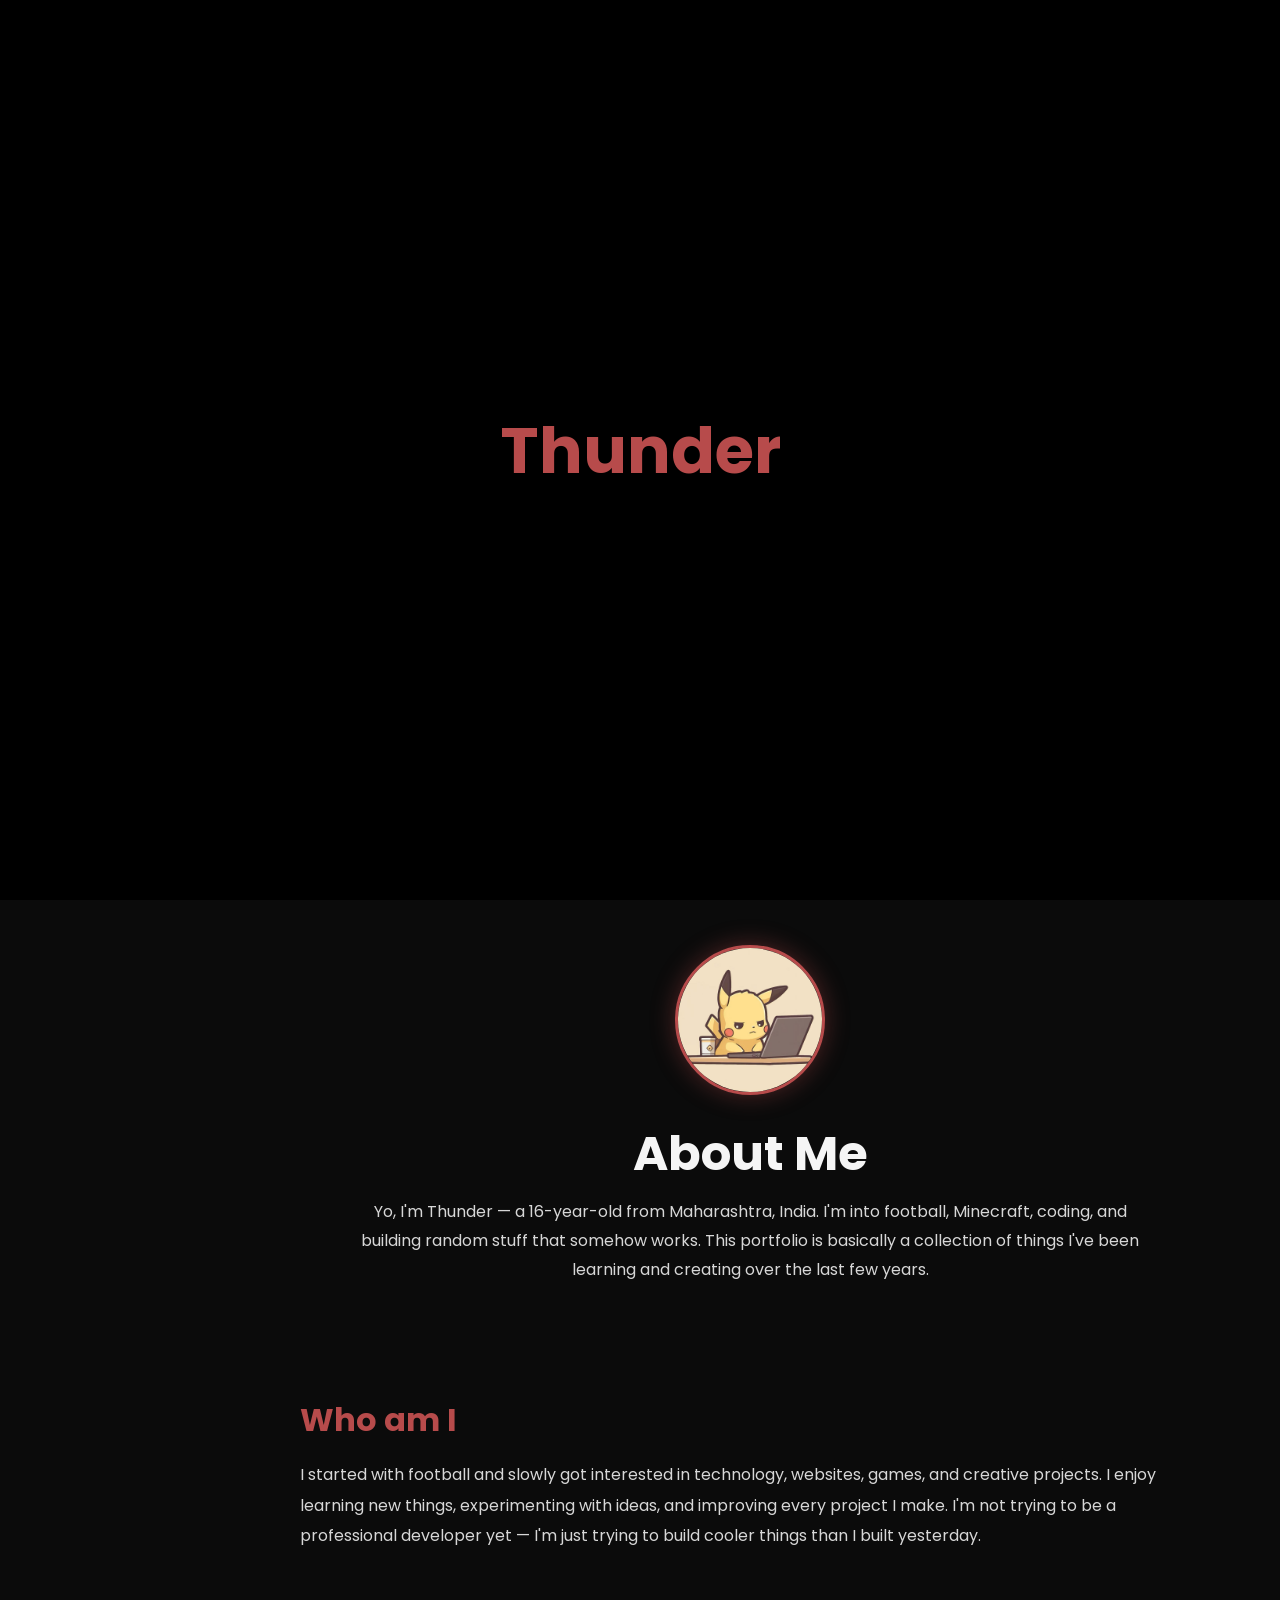
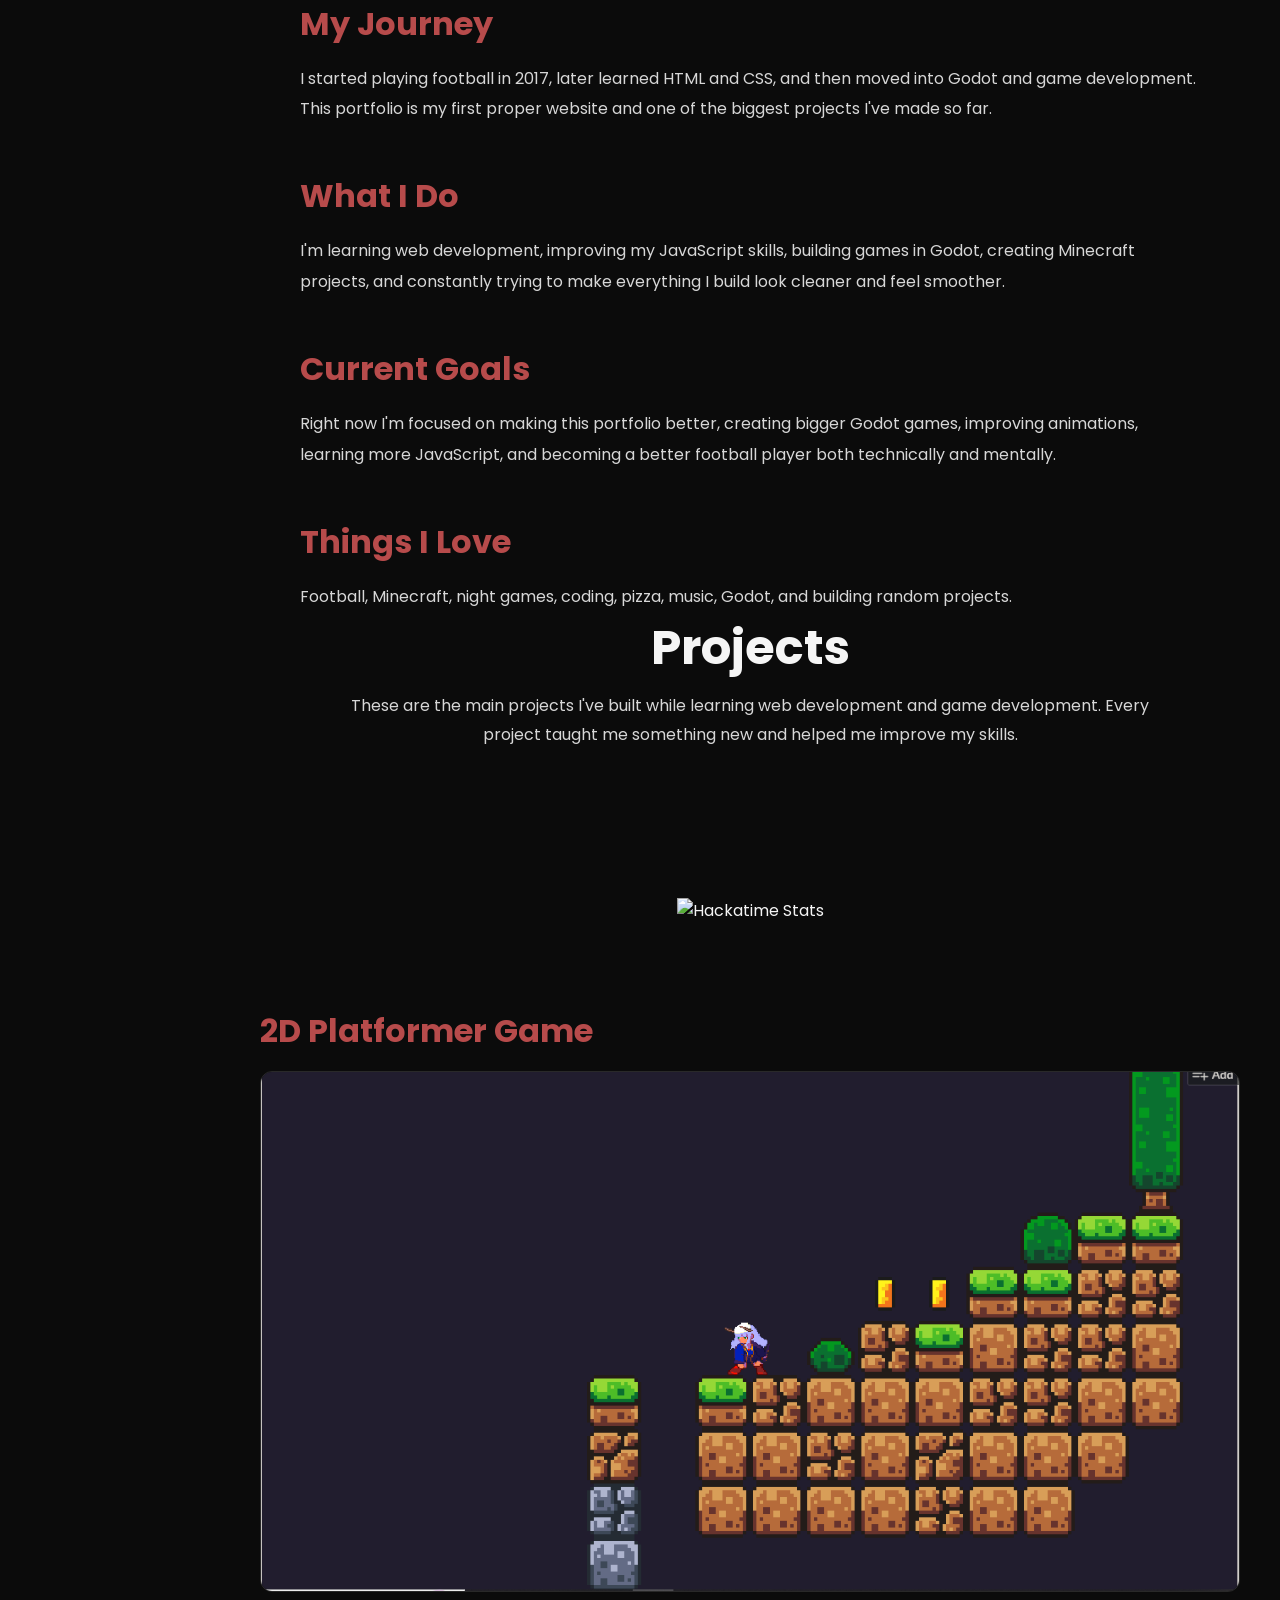
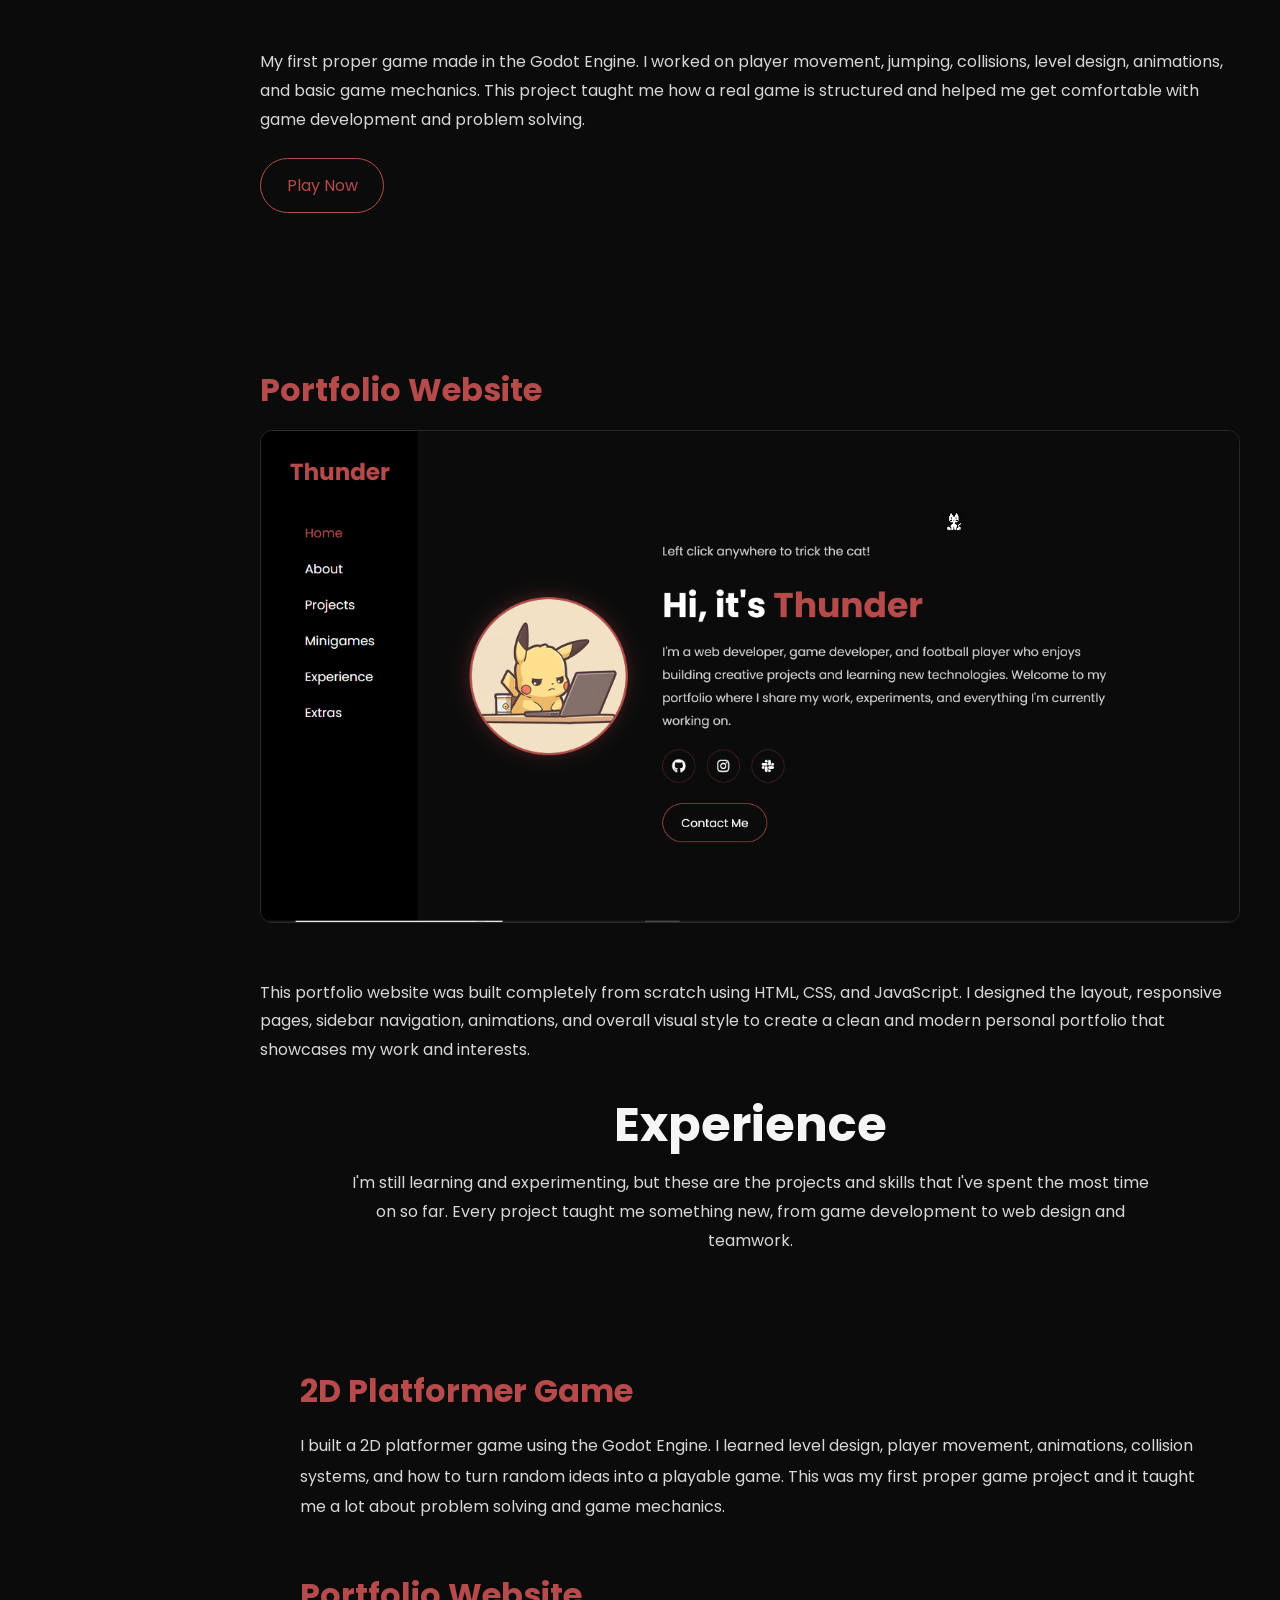
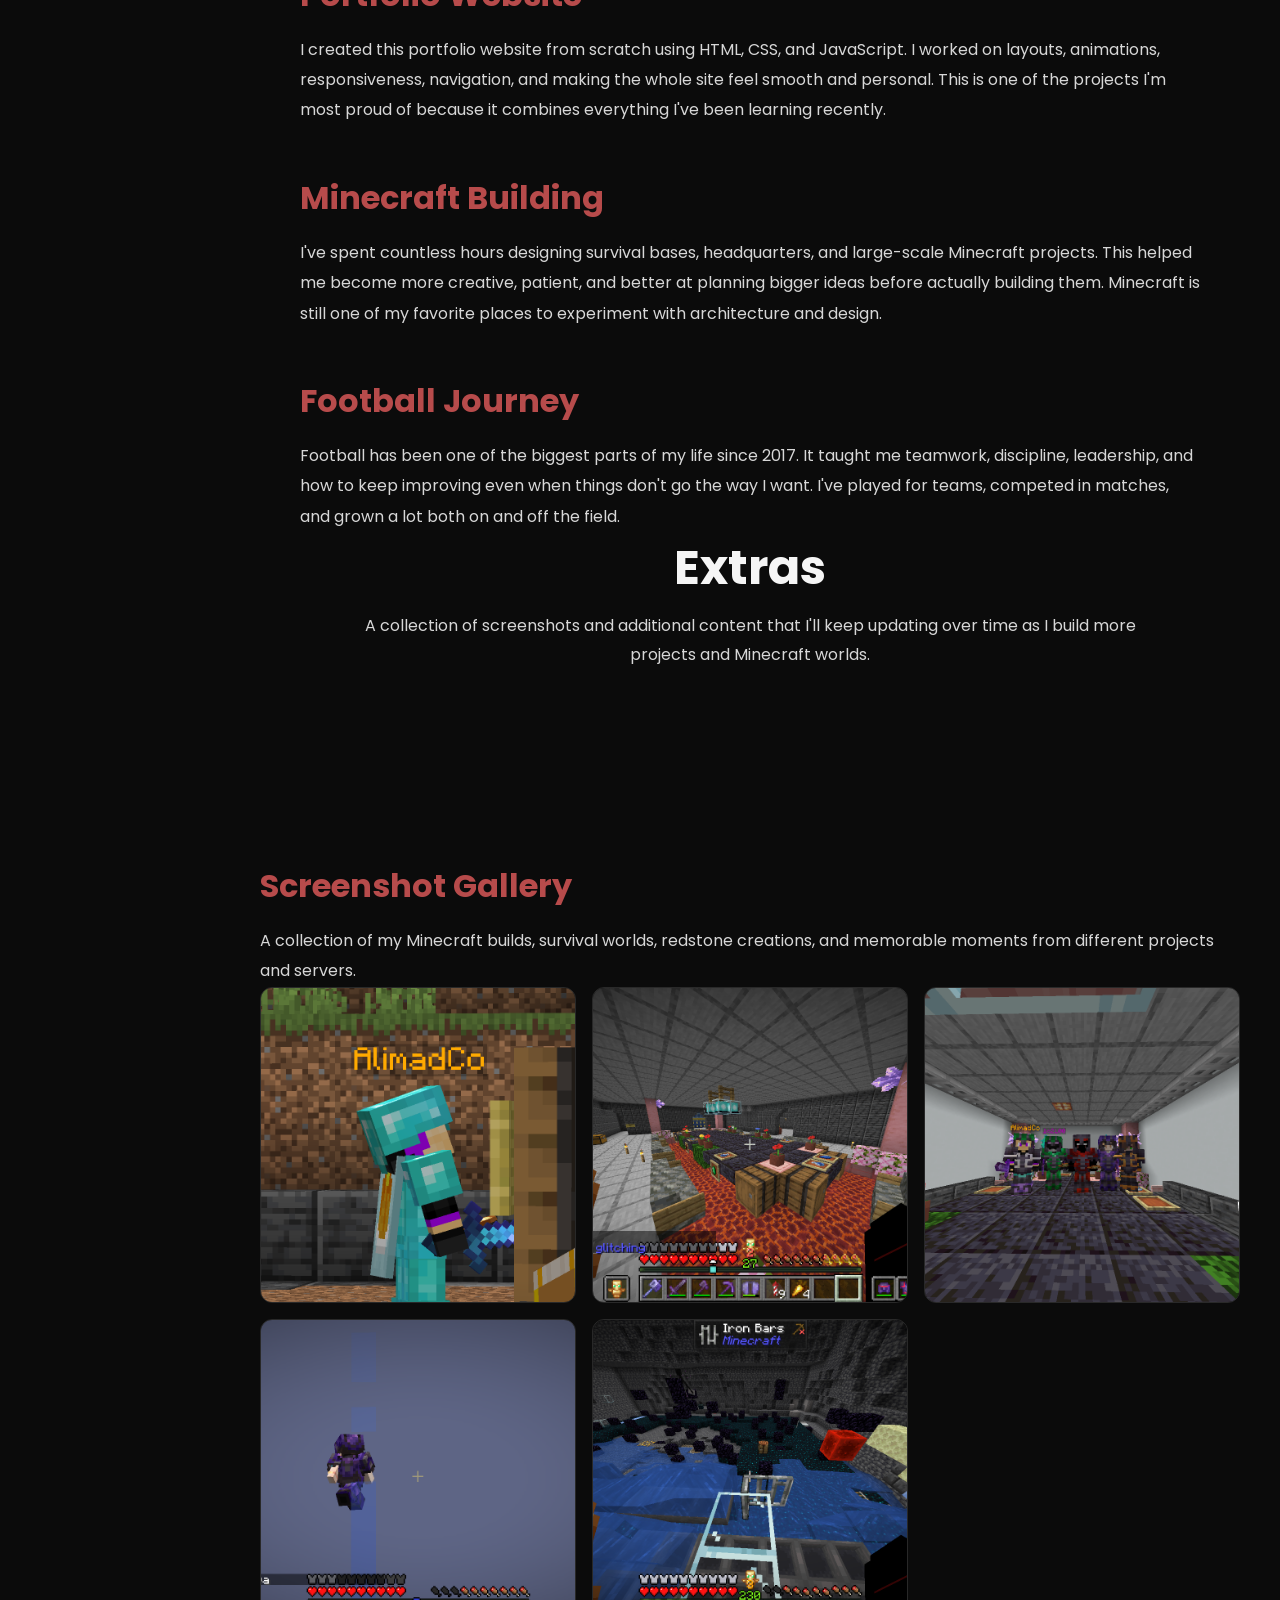
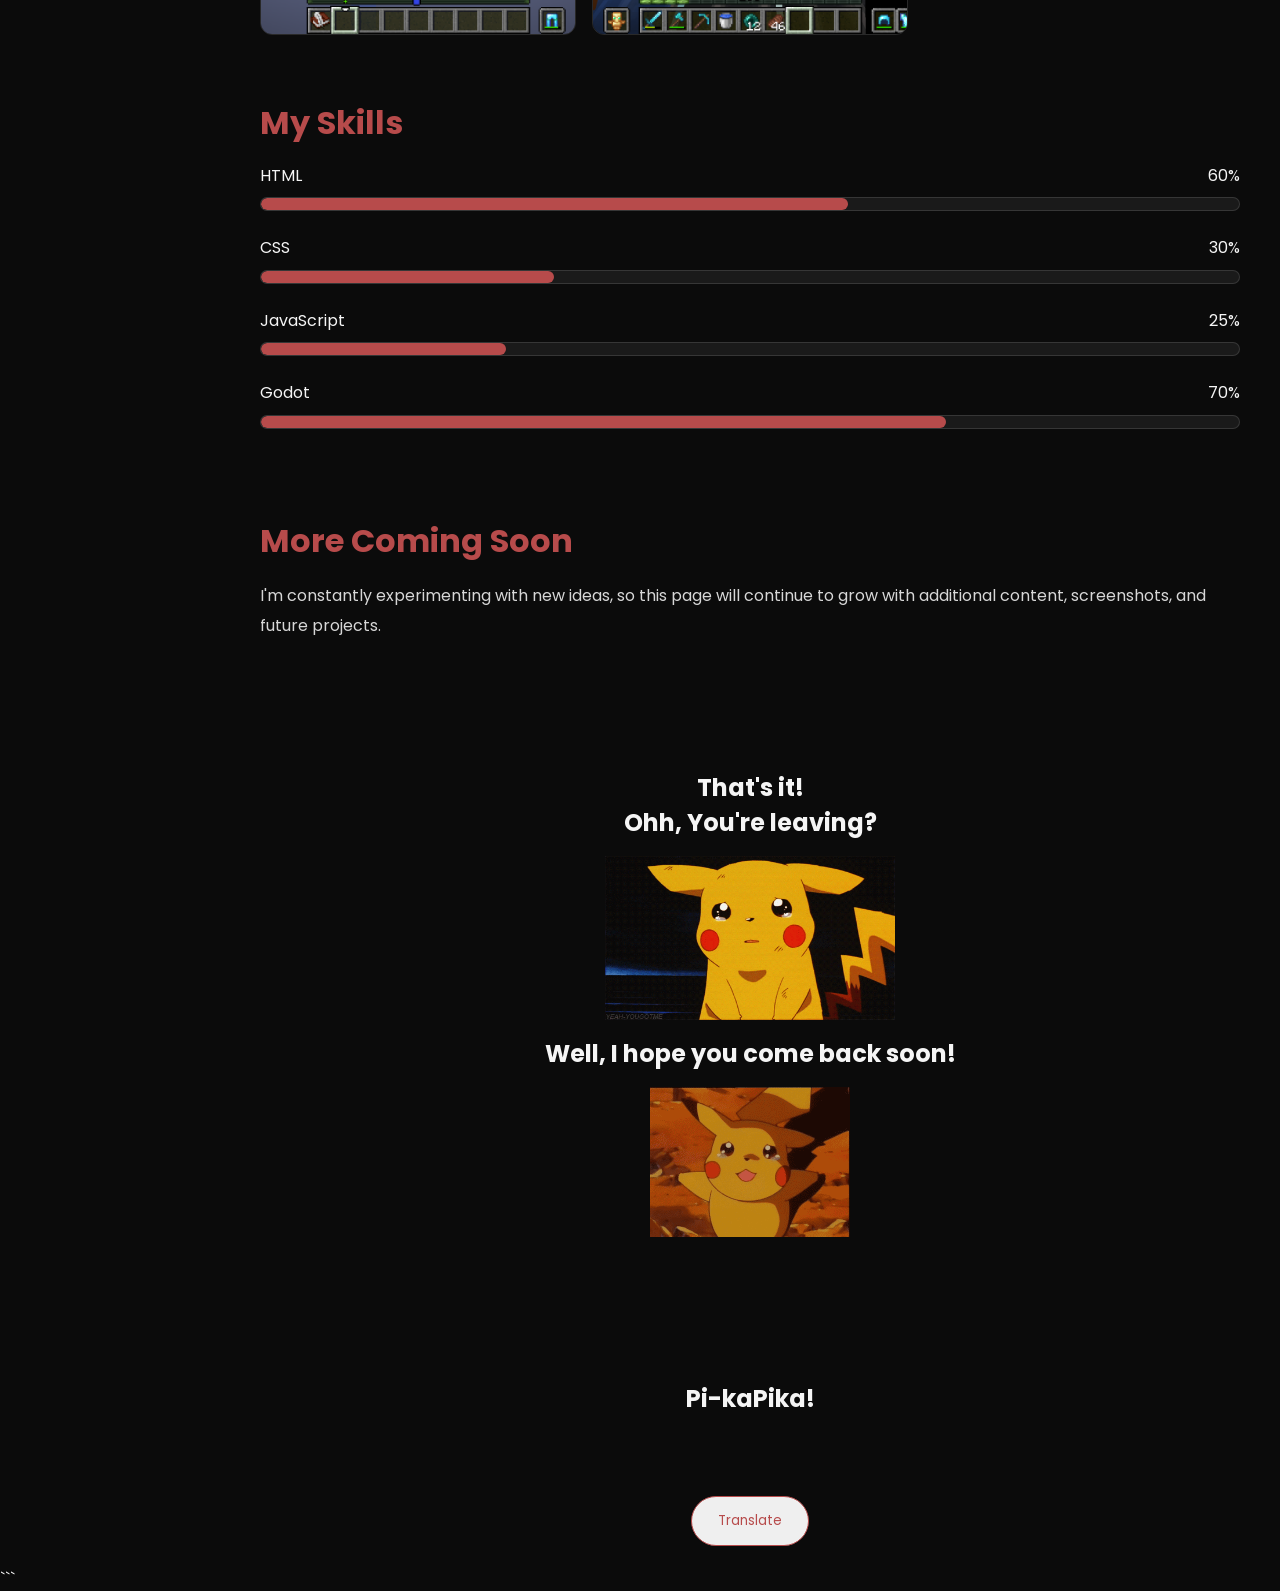
==== commit 5ea17615: "add hacker mode ahhh" ====
--- a/index.html
+++ b/index.html
@@ -15,6 +15,29 @@
       href="https://fonts.googleapis.com/css2?family=Poppins:wght@300;400;500;600;700&display=swap"
       rel="stylesheet"
     />
+
+    <meta name="theme-color" content="#0b0b0b" id="theme-color" />
+    <!-- Theme Toggle -->
+    <button id="themeToggle" class="theme-toggle" aria-label="Toggle theme">
+      <span class="icon moon">🌙</span>
+      <span class="icon sun">☀️</span>
+    </button>
+
+    <button id="hackBtn" class="hack-btn">ENTER HACK MODE</button>
+    <div id="matrix" class="matrix"></div>
+    <div id="hackOverlay" class="hack-overlay">
+      <div class="hack-terminal">
+        <div id="hackText"></div>
+      </div>
+    </div>
+    <a
+      href="vault.html"
+      id="vaultBtn"
+      class="hack-btn"
+      style="left: 190px; display: none"
+    >
+      OPEN VAULT
+    </a>
 
     <title>Thunder | Portfolio</title>
     ```
@@ -418,7 +441,333 @@
       <audio id="bgm" preload="auto"></audio>
     </main>
 
+    <!--terminal--->
+    <button id="terminal-btn" class="terminal-btn">>_</button>
+
+    <div id="terminal-overlay" class="terminal-overlay">
+      <div class="terminal-window">
+        <div class="terminal-header">
+          <span>THUNDER TERMINAL v1.0</span>
+          <button id="close-terminal">✕</button>
+        </div>
+
+        <div id="terminal-output" class="terminal-output">
+          <p><span class="green">THUNDER OS v1.0</span></p>
+          <p>Type <span class="green">help</span> to see available commands.</p>
+          <br />
+        </div>
+
+        <div class="terminal-input-line">
+          <span class="green">tanmay@thunder:~$</span>
+          <input type="text" id="terminal-input" autocomplete="off" />
+        </div>
+      </div>
+    </div>
+
     <!-- Scripts -->
+    <!---hcak mdoe--->
+    <script>
+      const vaultBtn = document.getElementById("vaultBtn");
+      const hackBtn = document.getElementById("hackBtn");
+      const hackOverlay = document.getElementById("hackOverlay");
+      const hackText = document.getElementById("hackText");
+      const matrix = document.getElementById("matrix");
+
+      const hackLines = [
+        "[BOOT] THUNDER SECURITY INTERFACE",
+        "[SYS] Loading kernel modules...",
+        "[NET] Connecting to encrypted node...",
+        "[AUTH] Bypassing firewall...",
+        "[AUTH] Injecting packets...",
+        "[CRYPTO] Decrypting vault...",
+        "[SCAN] Searching hidden directories...",
+        "[OK] Root access obtained",
+        "",
+        "ACCESS GRANTED",
+      ];
+
+      function createMatrix() {
+        matrix.innerHTML = "";
+        const chars = "01ABCDEFGHIJKLMNOPQRSTUVWXYZ#$%&@";
+        const columns = Math.floor(window.innerWidth / 18);
+
+        for (let i = 0; i < columns; i++) {
+          const col = document.createElement("div");
+          col.className = "matrix-column";
+          col.style.left = `${i * 18}px`;
+          col.style.animationDuration = `${6 + Math.random() * 6}s`;
+          col.style.animationDelay = `${Math.random() * 2}s`;
+
+          let text = "";
+          for (let j = 0; j < 120; j++) {
+            text += chars[Math.floor(Math.random() * chars.length)] + "\\n";
+          }
+
+          col.textContent = text;
+          matrix.appendChild(col);
+        }
+      }
+
+      window.addEventListener("resize", () => {
+        if (document.body.classList.contains("hack-mode")) {
+          createMatrix();
+        }
+      });
+
+      async function typeLine(line) {
+        return new Promise((resolve) => {
+          let i = 0;
+          const row = document.createElement("div");
+          hackText.appendChild(row);
+
+          const timer = setInterval(() => {
+            row.textContent += line.charAt(i);
+            i++;
+
+            if (i >= line.length) {
+              clearInterval(timer);
+              hackText.appendChild(document.createElement("br"));
+              hackText.scrollTop = hackText.scrollHeight;
+              setTimeout(resolve, 180);
+            }
+          }, 28);
+        });
+      }
+
+      hackBtn.addEventListener("click", async () => {
+        // TURN OFF
+        vaultBtn.style.display = "none";
+        localStorage.removeItem("hackMode");
+        if (document.body.classList.contains("hack-mode")) {
+          document.body.classList.remove("hack-mode");
+          document.body.classList.remove("glitch");
+          matrix.style.opacity = "0";
+          hackOverlay.style.display = "none";
+          hackText.innerHTML = "";
+          hackBtn.textContent = "ENTER HACK MODE";
+          return;
+        }
+
+        // TURN ON
+        vaultBtn.style.display = "block";
+        localStorage.setItem("hackMode", "true");
+        document.body.classList.add("glitch");
+
+        setTimeout(async () => {
+          document.body.classList.remove("glitch");
+          document.body.classList.add("hack-mode");
+
+          createMatrix();
+          matrix.style.opacity = "1";
+
+          hackOverlay.style.display = "flex";
+          hackText.innerHTML = "";
+
+          for (const line of hackLines) {
+            await typeLine(line);
+          }
+
+          setTimeout(() => {
+            hackOverlay.style.display = "none";
+          }, 1200);
+
+          hackBtn.textContent = "EXIT HACK MODE";
+        }, 800);
+      });
+    </script>
+
+    <!--Theme-->
+    <script>
+      const toggle = document.getElementById("themeToggle");
+      const savedTheme = localStorage.getItem("theme");
+      if (savedTheme === "light") {
+        document.body.classList.add("light");
+      }
+      toggle.addEventListener("click", () => {
+        document.body.classList.toggle("light");
+        if (document.body.classList.contains("light")) {
+          localStorage.setItem("theme", "light");
+        } else {
+          localStorage.setItem("theme", "dark");
+        }
+      });
+    </script>
+
+    <!---terminal script-->
+    <script>
+      const terminalBtn = document.getElementById("terminal-btn");
+      const terminalOverlay = document.getElementById("terminal-overlay");
+      const closeTerminal = document.getElementById("close-terminal");
+      const terminalInput = document.getElementById("terminal-input");
+      const terminalOutput = document.getElementById("terminal-output");
+
+      terminalBtn.addEventListener("click", () => {
+        terminalOverlay.style.display = "flex";
+        terminalInput.focus();
+      });
+
+      closeTerminal.addEventListener("click", () => {
+        terminalOverlay.style.display = "none";
+      });
+
+      const commands = {
+        help: `
+Available commands:
+- help
+- about
+- projects
+- skills
+- install <package>
+- clear
+- exit
+  `,
+
+        about: `
+Tanmay
+Student | Web Developer | Minecraft Addict
+Creator of THUNDER.
+  `,
+
+        projects: `
+Projects:
+- Thunder Portfolio
+- Minecraft Tools
+- Mini Games
+- Random Internet Experiments
+  `,
+
+        skills: `
+HTML
+CSS
+JavaScript
+Vercel
+GitHub
+  `,
+      };
+
+      function fakeInstall(packageName) {
+        const lineId = "install-" + Date.now();
+
+        terminalOutput.innerHTML += `
+    <div>Installing <span class="green">${packageName}</span>...</div>
+    <div id="${lineId}">[                    ] 0%</div>
+  `;
+
+        const line = document.getElementById(lineId);
+        let progress = 0;
+
+        const interval = setInterval(() => {
+          progress += Math.floor(Math.random() * 10) + 5;
+          if (progress > 100) progress = 100;
+
+          const bars = Math.floor(progress / 5);
+          line.textContent = `[${"#".repeat(bars)}${" ".repeat(20 - bars)}] ${progress}%`;
+
+          terminalOutput.scrollTop = terminalOutput.scrollHeight;
+
+          if (progress === 100) {
+            clearInterval(interval);
+
+            let message = `Successfully installed ${packageName}.`;
+
+            switch (packageName.toLowerCase()) {
+              case "minecraft":
+                message =
+                  "Minecraft installed. Creepers are already waiting outside.";
+                break;
+              case "vscode":
+                message = "VS Code installed. Time to write 500 lines of CSS.";
+                break;
+              case "thunder":
+                message = "THUNDER OS installed. You are now 3% cooler.";
+                break;
+              case "fortnite":
+                message = "Fortnite installed. Please lower your volume.";
+                break;
+              case "chrome":
+                message = "Chrome installed. RAM usage increased by 97%.";
+                break;
+              case "virus.exe":
+                message = "SYSTEM COMPROMISED... just kidding.";
+                break;
+            }
+
+            terminalOutput.innerHTML += `
+        <div class="green">${message}</div>
+        <br>
+      `;
+
+            terminalOutput.scrollTop = terminalOutput.scrollHeight;
+          }
+        }, 120);
+      }
+
+      terminalInput.addEventListener("keydown", (e) => {
+        if (e.key !== "Enter") return;
+
+        const cmd = terminalInput.value.trim();
+
+        terminalOutput.innerHTML += `
+    <div><span class="green">tanmay@thunder:~$</span> ${cmd}</div>
+  `;
+
+        if (cmd.toLowerCase().startsWith("install ")) {
+          const pkg = cmd.slice(8).trim();
+
+          if (pkg) {
+            fakeInstall(pkg);
+          } else {
+            terminalOutput.innerHTML += `<div>Usage: install <package></div>`;
+          }
+
+          terminalInput.value = "";
+          terminalOutput.scrollTop = terminalOutput.scrollHeight;
+          return;
+        }
+
+        if (cmd.toLowerCase() === "clear") {
+          terminalOutput.innerHTML = "";
+          terminalInput.value = "";
+          return;
+        }
+
+        if (cmd.toLowerCase() === "exit") {
+          terminalOverlay.style.display = "none";
+          terminalInput.value = "";
+          return;
+        }
+
+        if (commands[cmd.toLowerCase()]) {
+          terminalOutput.innerHTML += `<pre>${commands[cmd.toLowerCase()]}</pre>`;
+        } else if (cmd !== "") {
+          terminalOutput.innerHTML += `
+      <div>Command not found: ${cmd}</div>
+      <div>Type <span class="green">help</span> to see available commands.</div>
+    `;
+        }
+
+        terminalInput.value = "";
+        terminalOutput.scrollTop = terminalOutput.scrollHeight;
+      });
+    </script>
+
+    <!-- secret scripts -->
+    <script>
+      document.addEventListener("DOMContentLoaded", () => {
+        const spiderman = document.getElementById("spiderman");
+
+        let clickCount = 0;
+
+        spiderman.addEventListener("click", () => {
+          clickCount++;
+
+          if (clickCount === 3) {
+            window.location.href = "secret.html";
+          }
+        });
+      });
+    </script>
+
     <!-- music player scripts -->
     <script>
       const tracks = [
--- a/style.css
+++ b/style.css
@@ -604,3 +604,392 @@
   margin:0 auto;
   line-height:1.8;
 }
+
+
+/*terminal*/
+
+/* Terminal Button */
+.terminal-btn {
+  position: fixed;
+  bottom: 25px;
+  right: 25px;
+  background: #000;
+  color: #00ff88;
+  border: 2px solid #00ff88;
+  padding: 12px 16px;
+  border-radius: 10px;
+  font-family: "Share Tech Mono", monospace;
+  cursor: pointer;
+  z-index: 9999;
+  transition: 0.2s;
+}
+
+.terminal-btn:hover {
+  background: #00ff88;
+  color: #000;
+  box-shadow: 0 0 20px #00ff88;
+}
+
+/* Overlay */
+.terminal-overlay {
+  position: fixed;
+  inset: 0;
+  background: rgba(0, 0, 0, 0.95);
+  display: none;
+  justify-content: center;
+  align-items: center;
+  z-index: 10000;
+}
+
+.terminal-window {
+  width: 90%;
+  max-width: 900px;
+  height: 80%;
+  background: #050505;
+  border: 2px solid #00ff88;
+  border-radius: 14px;
+  display: flex;
+  flex-direction: column;
+  box-shadow: 0 0 30px rgba(0, 255, 136, 0.4);
+  overflow: hidden;
+}
+
+.terminal-header {
+  display: flex;
+  justify-content: space-between;
+  align-items: center;
+  padding: 12px 16px;
+  background: #0a0a0a;
+  border-bottom: 1px solid #00ff88;
+  color: #00ff88;
+  font-family: "Share Tech Mono", monospace;
+}
+
+.terminal-header button {
+  background: none;
+  border: none;
+  color: #00ff88;
+  font-size: 18px;
+  cursor: pointer;
+}
+
+.terminal-output {
+  flex: 1;
+  padding: 16px;
+  overflow-y: auto;
+  color: #00ff88;
+  font-family: "Share Tech Mono", monospace;
+  font-size: 15px;
+  line-height: 1.6;
+}
+
+.terminal-input-line {
+  display: flex;
+  align-items: center;
+  gap: 10px;
+  padding: 16px;
+  border-top: 1px solid #00ff88;
+  font-family: "Share Tech Mono", monospace;
+}
+
+.terminal-input-line input {
+  flex: 1;
+  background: transparent;
+  border: none;
+  outline: none;
+  color: #00ff88;
+  font-family: "Share Tech Mono", monospace;
+  font-size: 15px;
+}
+
+.green {
+  color: #00ff88;
+}
+
+/*Theme*/
+
+* {
+  transition:
+    background-color 0.35s ease,
+    color 0.35s ease,
+    border-color 0.35s ease,
+    box-shadow 0.35s ease;
+}
+
+:root{
+  --bg:#0b0b0b;
+  --bg2:#000;
+  --card:#151515;
+  --text:#f5f5f5;
+  --muted:#d7d7d7;
+  --accent:#b74b4b;
+  --border:rgba(255,255,255,.12);
+}
+
+body.light{
+  --bg:#f1eee8;
+  --bg2:#faf8f4;
+  --card:#ffffff;
+  --text:#1a1a1a;
+  --muted:#5c5c5c;
+  --border:rgba(0,0,0,.08);
+}
+
+body{
+  background:var(--bg);
+  color:var(--text);
+  transition: background .35s ease, color .35s ease;
+}
+
+header,
+.intro{
+  background:var(--bg2);
+  border-color:var(--border);
+}
+
+main,
+.about,
+.experience,
+.projects,
+.games,
+.extras,
+.section,
+.project,
+.game{
+  background:transparent;
+}
+
+h1,h2,h3,h4,h5,h6,
+p,span,li,div{
+  color:var(--text);
+}
+
+.hero-content p,
+.section p,
+.project p,
+.game p,
+.about-hero p{
+  color:var(--muted);
+}
+
+nav a{
+  color:var(--text);
+}
+
+nav a:hover,
+nav a.active{
+  color:var(--accent);
+}
+
+.project-image,
+.game-image,
+.gallery img,
+.skill-bar{
+  border-color:var(--border);
+}
+
+.social-icons a{
+  color:var(--text);
+  border-color:rgba(183,75,75,.35);
+}
+
+.btn,
+.play-btn{
+  color:var(--accent);
+  border-color:var(--accent);
+}
+
+.btn:hover,
+.play-btn:hover{
+  background:var(--accent);
+  color:#000;
+}
+
+#track-title,
+.progress-container span{
+  color:var(--text);
+}
+
+.theme-toggle{
+  position:fixed;
+  top:20px;
+  left:50%;
+  transform:translateX(-50%);
+  width:90px;
+  height:46px;
+  border-radius:999px;
+  border:1px solid var(--border);
+  background:var(--card);
+  cursor:pointer;
+  display:flex;
+  align-items:center;
+  justify-content:space-between;
+  padding:0 12px;
+  transition:background .35s ease, border-color .35s ease;
+  z-index:9999;
+}
+
+.theme-toggle::before{
+  content:'';
+  position:absolute;
+  left:4px;
+  width:38px;
+  height:38px;
+  border-radius:50%;
+  background:var(--accent);
+  transition:transform .35s ease;
+}
+
+body.light .theme-toggle::before{
+  transform:translateX(44px);
+}
+
+.icon{
+  position:relative;
+  z-index:1;
+  font-size:18px;
+  user-select:none;
+}
+
+/*hackmode*/
+
+.hack-btn{
+  position: fixed;
+  bottom: 25px;
+  left: 25px;
+  padding: 12px 22px;
+  border: 1px solid #b74b4b;
+  background: #0b0b0b;
+  color: #b74b4b;
+  font-family: "Share Tech Mono", monospace;
+  border-radius: 999px;
+  cursor: pointer;
+  z-index: 10001;
+  transition: all .3s ease;
+}
+
+.hack-btn:hover{
+  background: #b74b4b;
+  color: #000;
+  box-shadow: 0 0 20px rgba(183,75,75,.6);
+}
+
+.matrix{
+  position:fixed;
+  inset:0;
+  overflow:hidden;
+  pointer-events:none;
+  opacity:0;
+  transition:opacity .6s ease;
+  z-index:9990;
+}
+
+.matrix-column{
+  position:absolute;
+  top:-100%;
+  color:#ff3b3b;
+  font-family:"Share Tech Mono", monospace;
+  font-size:14px;
+  line-height:14px;
+  white-space:pre;
+  animation:matrixFall linear infinite;
+}
+
+@keyframes matrixFall{
+  from{ transform:translateY(-100%); }
+  to{ transform:translateY(220vh); }
+}
+
+.hack-overlay{
+  position:fixed;
+  inset:0;
+  background:#000;
+  display:none;
+  justify-content:center;
+  align-items:center;
+  z-index:10002;
+}
+
+.hack-terminal{
+  width:min(900px,90vw);
+  height:min(520px,72vh);
+  border:2px solid #ff3b3b;
+  background:#050505;
+  box-shadow:0 0 30px rgba(255,59,59,.35);
+  padding:24px;
+  overflow:auto;
+}
+
+#hackText{
+  color:#ff4d4d;
+  font-family:"Share Tech Mono", monospace;
+  font-size:18px;
+  line-height:1.6;
+}
+
+body.hack-mode{
+  --bg:#000000;
+  --bg2:#050505;
+  --card:#0b0b0b;
+  --text:#ff4d4d;
+  --muted:#d84a4a;
+  --accent:#ff3b3b;
+  --border:rgba(255,59,59,.28);
+}
+
+body.hack-mode header{
+  border-right:1px solid rgba(255,59,59,.28);
+}
+
+body.hack-mode .profile-img,
+body.hack-mode .project-image,
+body.hack-mode .game-image,
+body.hack-mode .gallery img{
+  border-color:#ff3b3b;
+  box-shadow:0 0 20px rgba(255,59,59,.25);
+}
+
+body.hack-mode .btn,
+body.hack-mode .play-btn{
+  border-color:#ff3b3b;
+  color:#ff3b3b;
+}
+
+body.hack-mode .btn:hover,
+body.hack-mode .play-btn:hover{
+  background:#ff3b3b;
+  color:#000;
+}
+
+body.hack-mode .social-icons a{
+  border-color:rgba(255,59,59,.4);
+}
+
+body.hack-mode::before{
+  content:"";
+  position:fixed;
+  inset:0;
+  pointer-events:none;
+  background:
+    repeating-linear-gradient(
+      to bottom,
+      rgba(255,255,255,.03) 0px,
+      rgba(255,255,255,.03) 1px,
+      transparent 2px,
+      transparent 4px
+    );
+  opacity:.18;
+  z-index:9989;
+}
+
+body.glitch{
+  animation:glitchFlash .12s steps(2) 8;
+}
+
+@keyframes glitchFlash{
+  0%{ filter:none; transform:none; }
+  25%{ filter:contrast(1.4) saturate(1.2); transform:translate(2px,-1px); }
+  50%{ filter:hue-rotate(-20deg); transform:translate(-2px,1px); }
+  75%{ filter:invert(1); transform:translate(1px,2px); }
+  100%{ filter:none; transform:none; }
+}
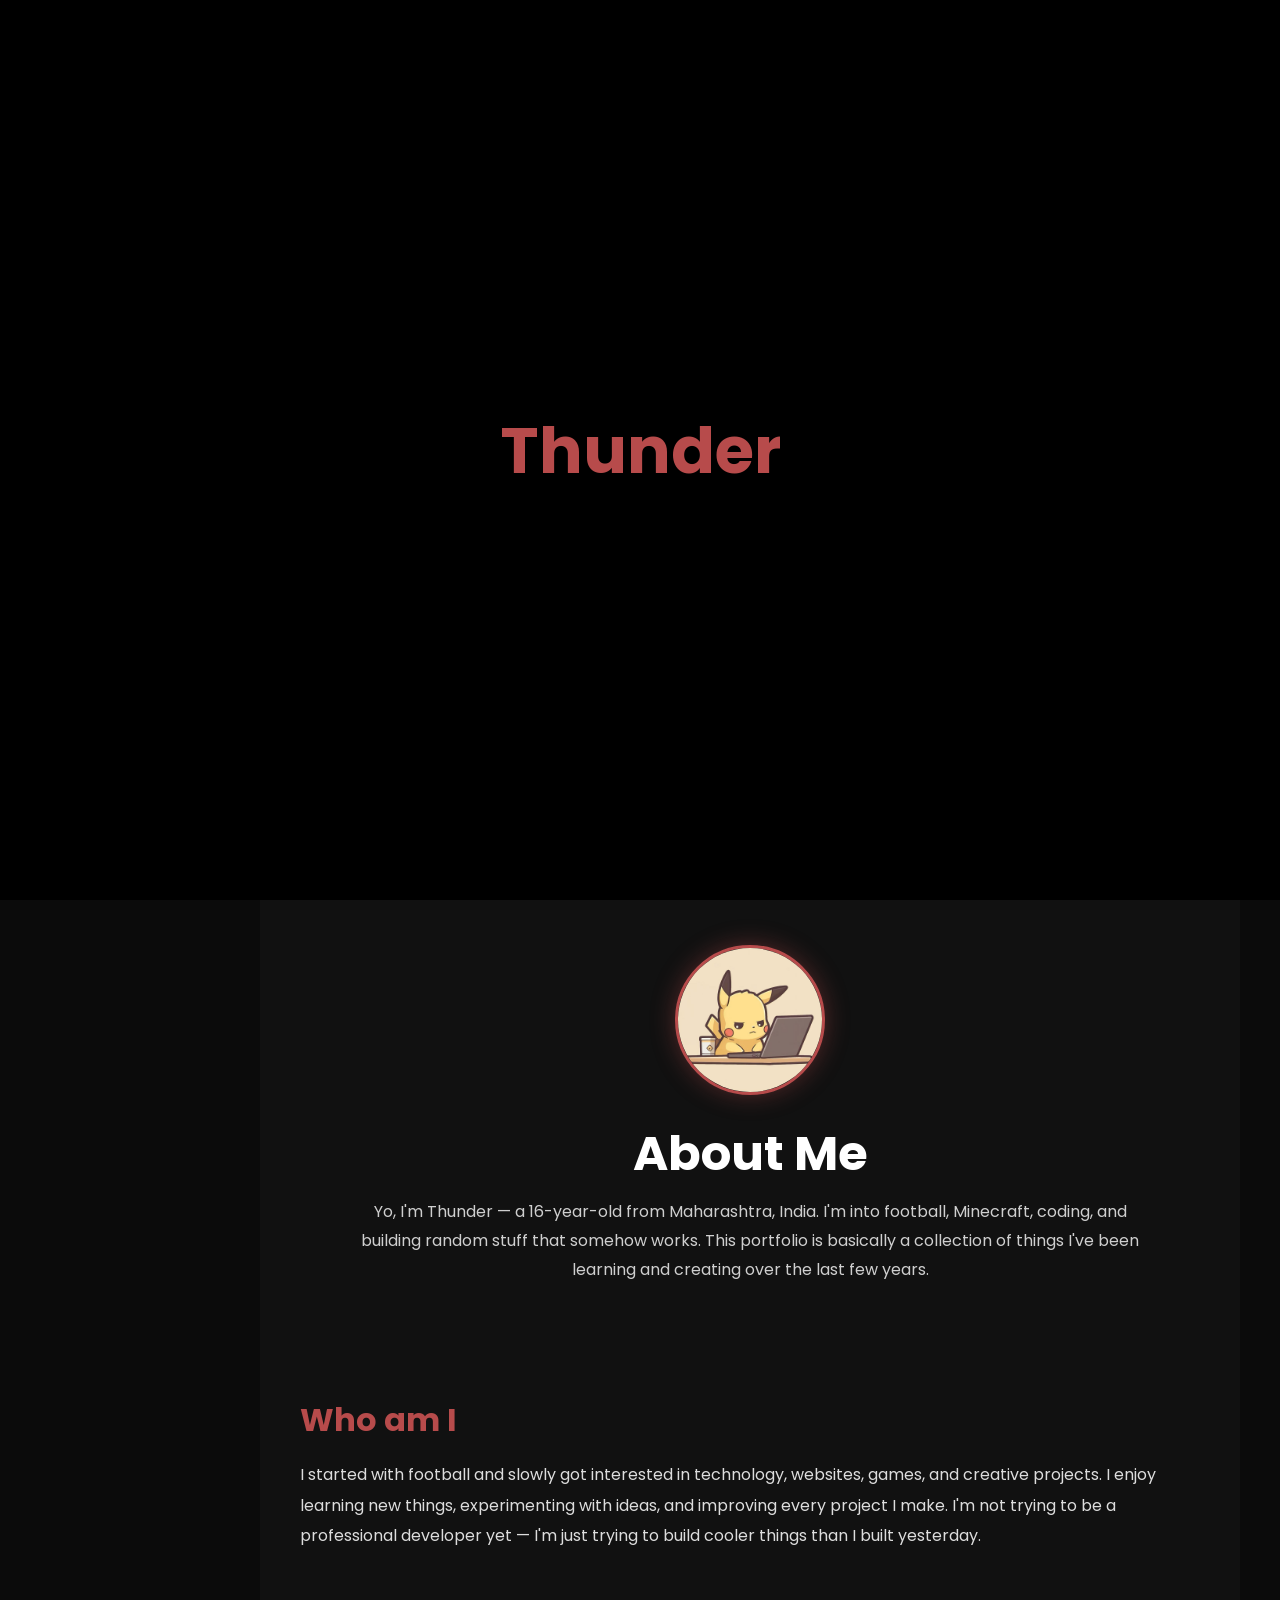
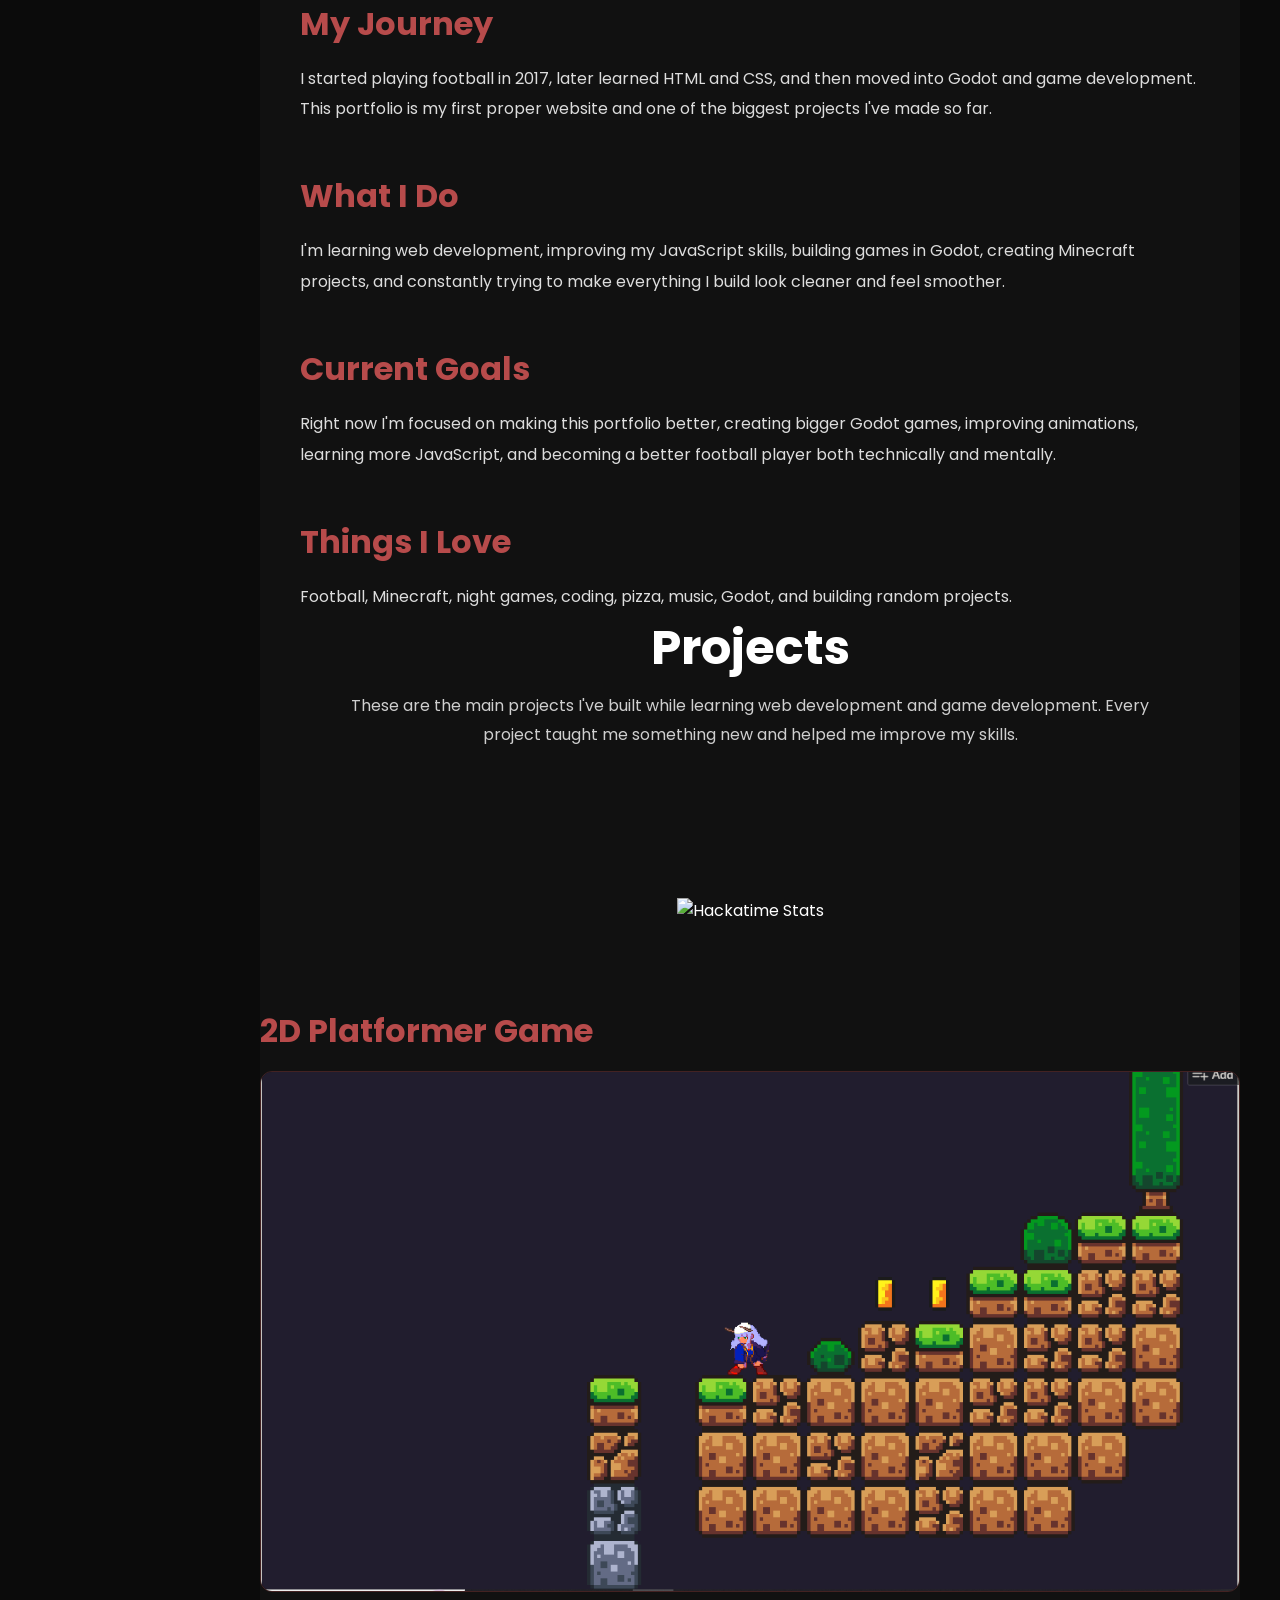
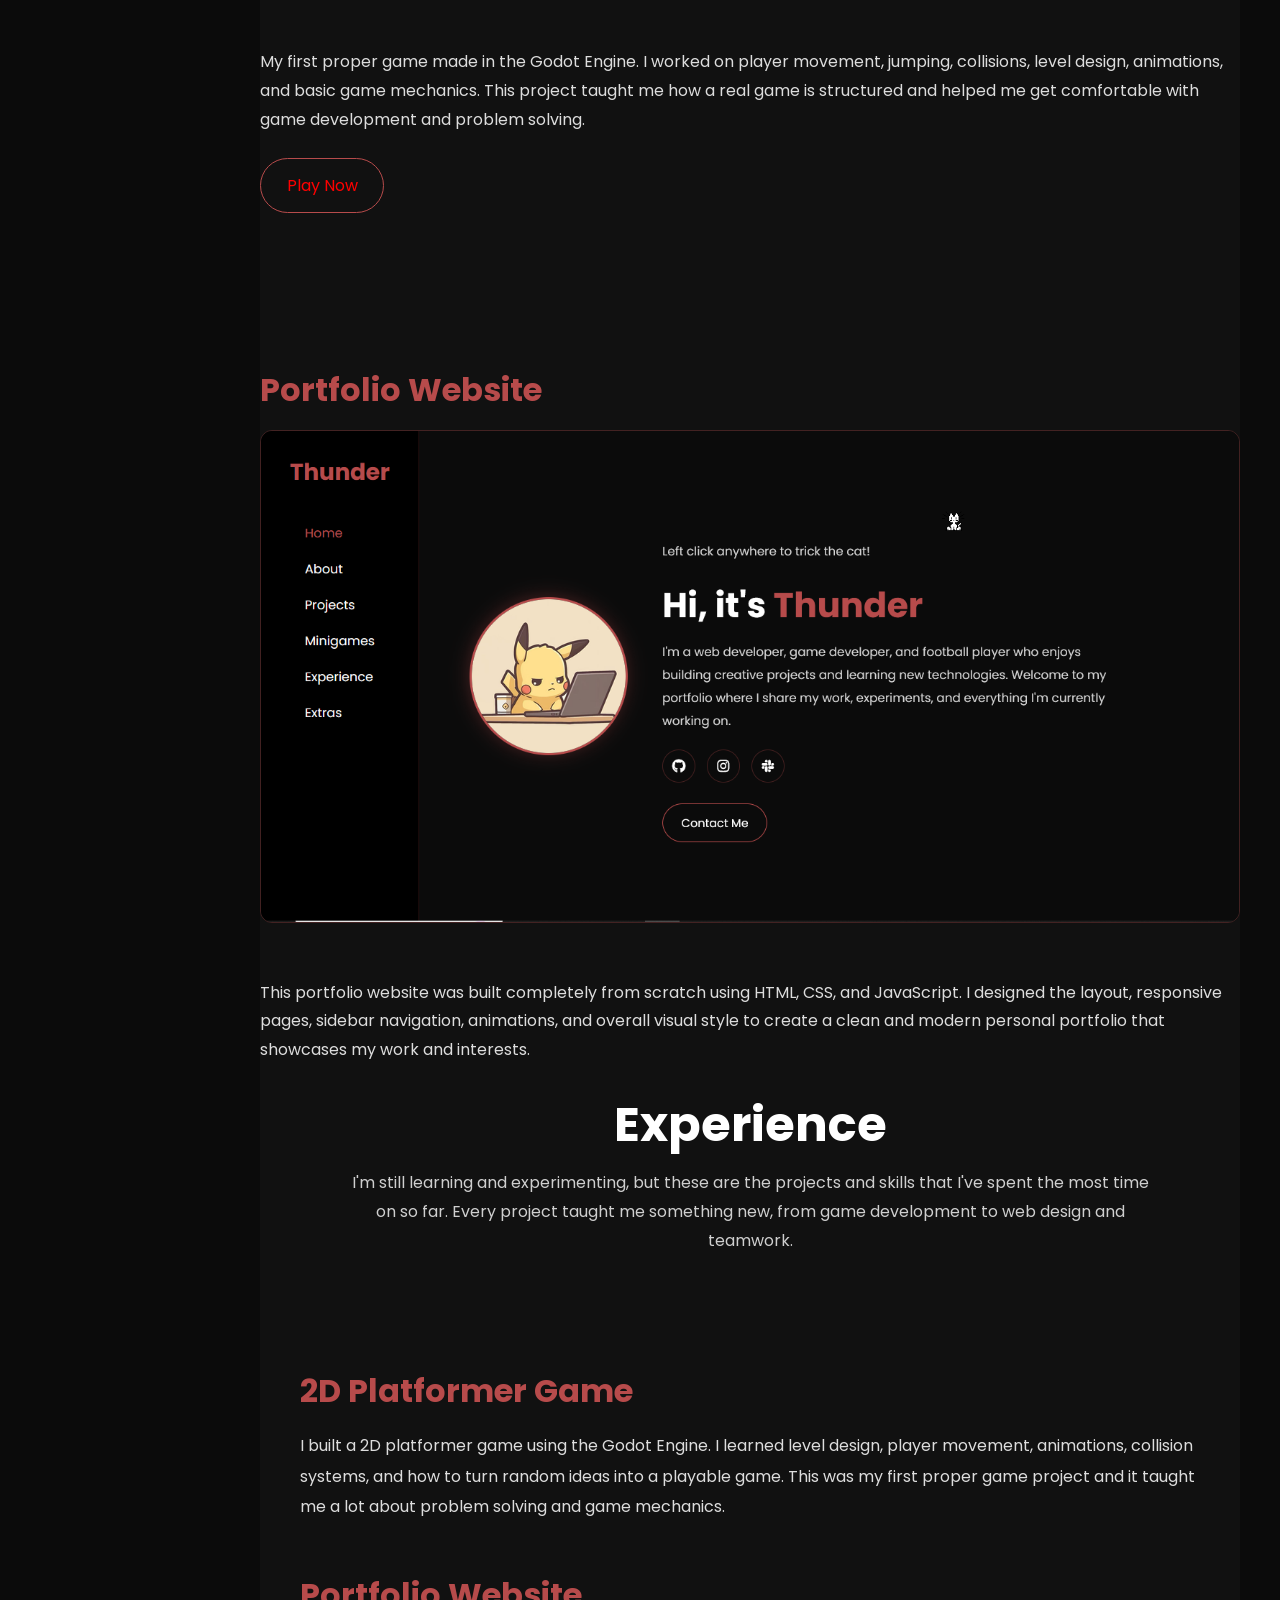
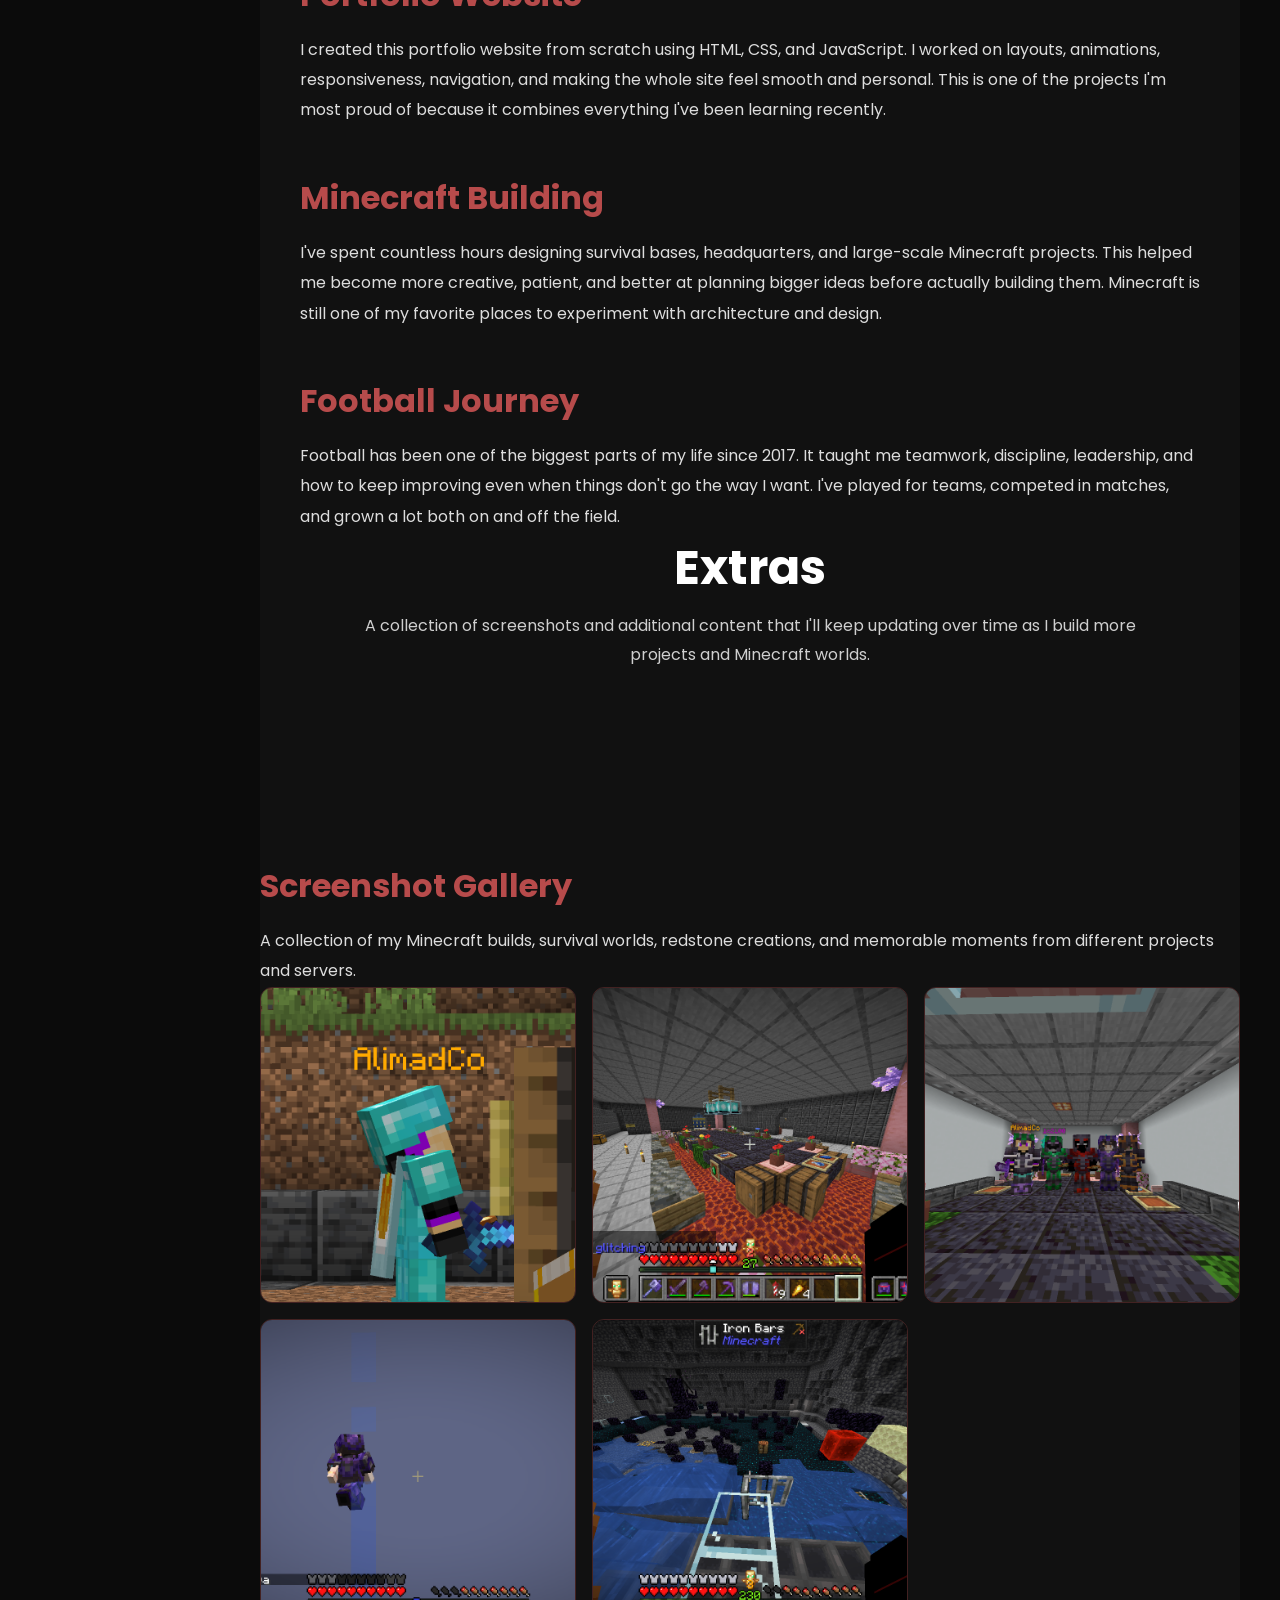
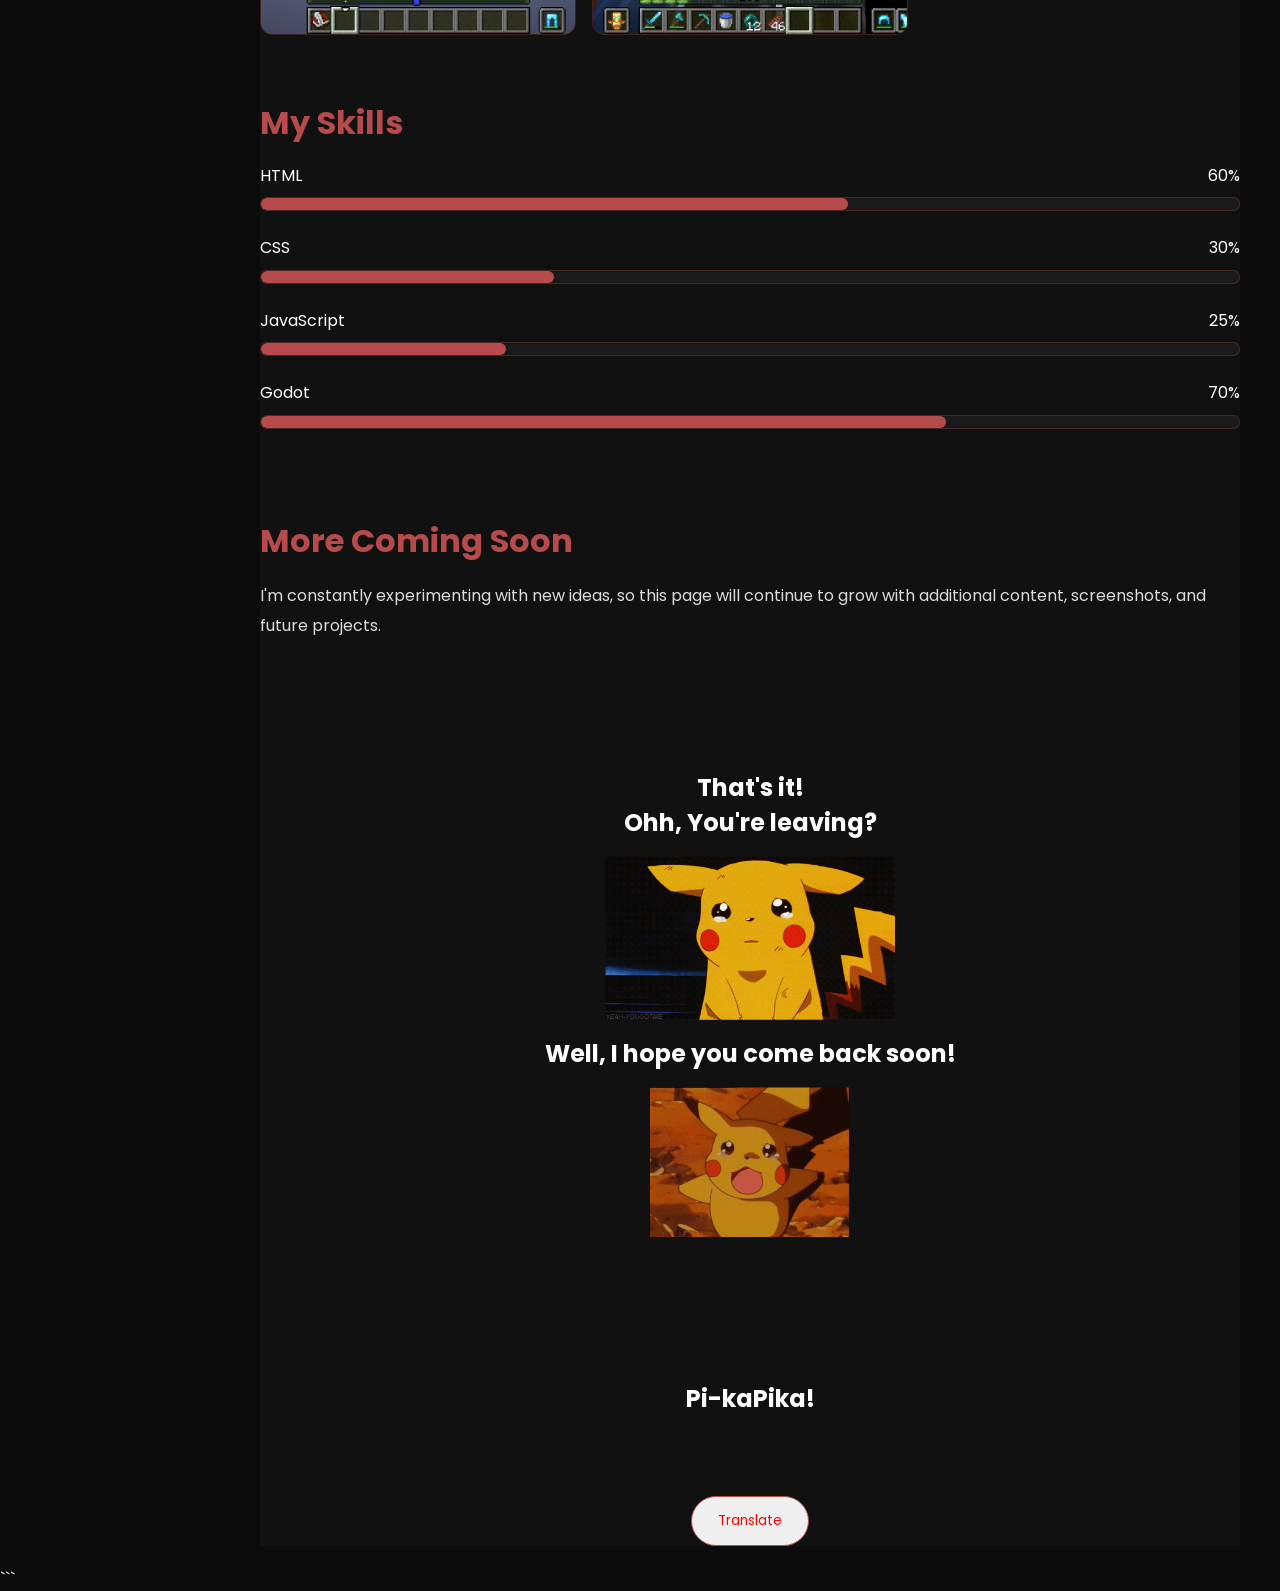
==== commit 68865571: "add day night mode" ====
--- a/index.html
+++ b/index.html
@@ -15,29 +15,6 @@
       href="https://fonts.googleapis.com/css2?family=Poppins:wght@300;400;500;600;700&display=swap"
       rel="stylesheet"
     />
-
-    <meta name="theme-color" content="#0b0b0b" id="theme-color" />
-    <!-- Theme Toggle -->
-    <button id="themeToggle" class="theme-toggle" aria-label="Toggle theme">
-      <span class="icon moon">🌙</span>
-      <span class="icon sun">☀️</span>
-    </button>
-
-    <button id="hackBtn" class="hack-btn">ENTER HACK MODE</button>
-    <div id="matrix" class="matrix"></div>
-    <div id="hackOverlay" class="hack-overlay">
-      <div class="hack-terminal">
-        <div id="hackText"></div>
-      </div>
-    </div>
-    <a
-      href="vault.html"
-      id="vaultBtn"
-      class="hack-btn"
-      style="left: 190px; display: none"
-    >
-      OPEN VAULT
-    </a>
 
     <title>Thunder | Portfolio</title>
     ```
@@ -441,332 +418,22 @@
       <audio id="bgm" preload="auto"></audio>
     </main>
 
-    <!--terminal--->
-    <button id="terminal-btn" class="terminal-btn">>_</button>
-
-    <div id="terminal-overlay" class="terminal-overlay">
-      <div class="terminal-window">
-        <div class="terminal-header">
-          <span>THUNDER TERMINAL v1.0</span>
-          <button id="close-terminal">✕</button>
-        </div>
-
-        <div id="terminal-output" class="terminal-output">
-          <p><span class="green">THUNDER OS v1.0</span></p>
-          <p>Type <span class="green">help</span> to see available commands.</p>
-          <br />
-        </div>
-
-        <div class="terminal-input-line">
-          <span class="green">tanmay@thunder:~$</span>
-          <input type="text" id="terminal-input" autocomplete="off" />
-        </div>
-      </div>
-    </div>
-
     <!-- Scripts -->
-    <!---hcak mdoe--->
-    <script>
-      const vaultBtn = document.getElementById("vaultBtn");
-      const hackBtn = document.getElementById("hackBtn");
-      const hackOverlay = document.getElementById("hackOverlay");
-      const hackText = document.getElementById("hackText");
-      const matrix = document.getElementById("matrix");
-
-      const hackLines = [
-        "[BOOT] THUNDER SECURITY INTERFACE",
-        "[SYS] Loading kernel modules...",
-        "[NET] Connecting to encrypted node...",
-        "[AUTH] Bypassing firewall...",
-        "[AUTH] Injecting packets...",
-        "[CRYPTO] Decrypting vault...",
-        "[SCAN] Searching hidden directories...",
-        "[OK] Root access obtained",
-        "",
-        "ACCESS GRANTED",
-      ];
-
-      function createMatrix() {
-        matrix.innerHTML = "";
-        const chars = "01ABCDEFGHIJKLMNOPQRSTUVWXYZ#$%&@";
-        const columns = Math.floor(window.innerWidth / 18);
-
-        for (let i = 0; i < columns; i++) {
-          const col = document.createElement("div");
-          col.className = "matrix-column";
-          col.style.left = `${i * 18}px`;
-          col.style.animationDuration = `${6 + Math.random() * 6}s`;
-          col.style.animationDelay = `${Math.random() * 2}s`;
-
-          let text = "";
-          for (let j = 0; j < 120; j++) {
-            text += chars[Math.floor(Math.random() * chars.length)] + "\\n";
-          }
-
-          col.textContent = text;
-          matrix.appendChild(col);
-        }
-      }
-
-      window.addEventListener("resize", () => {
-        if (document.body.classList.contains("hack-mode")) {
-          createMatrix();
-        }
-      });
-
-      async function typeLine(line) {
-        return new Promise((resolve) => {
-          let i = 0;
-          const row = document.createElement("div");
-          hackText.appendChild(row);
-
-          const timer = setInterval(() => {
-            row.textContent += line.charAt(i);
-            i++;
-
-            if (i >= line.length) {
-              clearInterval(timer);
-              hackText.appendChild(document.createElement("br"));
-              hackText.scrollTop = hackText.scrollHeight;
-              setTimeout(resolve, 180);
-            }
-          }, 28);
-        });
-      }
-
-      hackBtn.addEventListener("click", async () => {
-        // TURN OFF
-        vaultBtn.style.display = "none";
-        localStorage.removeItem("hackMode");
-        if (document.body.classList.contains("hack-mode")) {
-          document.body.classList.remove("hack-mode");
-          document.body.classList.remove("glitch");
-          matrix.style.opacity = "0";
-          hackOverlay.style.display = "none";
-          hackText.innerHTML = "";
-          hackBtn.textContent = "ENTER HACK MODE";
-          return;
-        }
-
-        // TURN ON
-        vaultBtn.style.display = "block";
-        localStorage.setItem("hackMode", "true");
-        document.body.classList.add("glitch");
-
-        setTimeout(async () => {
-          document.body.classList.remove("glitch");
-          document.body.classList.add("hack-mode");
-
-          createMatrix();
-          matrix.style.opacity = "1";
-
-          hackOverlay.style.display = "flex";
-          hackText.innerHTML = "";
-
-          for (const line of hackLines) {
-            await typeLine(line);
-          }
-
-          setTimeout(() => {
-            hackOverlay.style.display = "none";
-          }, 1200);
-
-          hackBtn.textContent = "EXIT HACK MODE";
-        }, 800);
-      });
-    </script>
-
-    <!--Theme-->
-    <script>
-      const toggle = document.getElementById("themeToggle");
-      const savedTheme = localStorage.getItem("theme");
-      if (savedTheme === "light") {
-        document.body.classList.add("light");
-      }
-      toggle.addEventListener("click", () => {
-        document.body.classList.toggle("light");
-        if (document.body.classList.contains("light")) {
-          localStorage.setItem("theme", "light");
-        } else {
-          localStorage.setItem("theme", "dark");
-        }
-      });
-    </script>
-
-    <!---terminal script-->
-    <script>
-      const terminalBtn = document.getElementById("terminal-btn");
-      const terminalOverlay = document.getElementById("terminal-overlay");
-      const closeTerminal = document.getElementById("close-terminal");
-      const terminalInput = document.getElementById("terminal-input");
-      const terminalOutput = document.getElementById("terminal-output");
-
-      terminalBtn.addEventListener("click", () => {
-        terminalOverlay.style.display = "flex";
-        terminalInput.focus();
-      });
-
-      closeTerminal.addEventListener("click", () => {
-        terminalOverlay.style.display = "none";
-      });
-
-      const commands = {
-        help: `
-Available commands:
-- help
-- about
-- projects
-- skills
-- install <package>
-- clear
-- exit
-  `,
-
-        about: `
-Tanmay
-Student | Web Developer | Minecraft Addict
-Creator of THUNDER.
-  `,
-
-        projects: `
-Projects:
-- Thunder Portfolio
-- Minecraft Tools
-- Mini Games
-- Random Internet Experiments
-  `,
-
-        skills: `
-HTML
-CSS
-JavaScript
-Vercel
-GitHub
-  `,
-      };
-
-      function fakeInstall(packageName) {
-        const lineId = "install-" + Date.now();
-
-        terminalOutput.innerHTML += `
-    <div>Installing <span class="green">${packageName}</span>...</div>
-    <div id="${lineId}">[                    ] 0%</div>
-  `;
-
-        const line = document.getElementById(lineId);
-        let progress = 0;
-
-        const interval = setInterval(() => {
-          progress += Math.floor(Math.random() * 10) + 5;
-          if (progress > 100) progress = 100;
-
-          const bars = Math.floor(progress / 5);
-          line.textContent = `[${"#".repeat(bars)}${" ".repeat(20 - bars)}] ${progress}%`;
-
-          terminalOutput.scrollTop = terminalOutput.scrollHeight;
-
-          if (progress === 100) {
-            clearInterval(interval);
-
-            let message = `Successfully installed ${packageName}.`;
-
-            switch (packageName.toLowerCase()) {
-              case "minecraft":
-                message =
-                  "Minecraft installed. Creepers are already waiting outside.";
-                break;
-              case "vscode":
-                message = "VS Code installed. Time to write 500 lines of CSS.";
-                break;
-              case "thunder":
-                message = "THUNDER OS installed. You are now 3% cooler.";
-                break;
-              case "fortnite":
-                message = "Fortnite installed. Please lower your volume.";
-                break;
-              case "chrome":
-                message = "Chrome installed. RAM usage increased by 97%.";
-                break;
-              case "virus.exe":
-                message = "SYSTEM COMPROMISED... just kidding.";
-                break;
-            }
-
-            terminalOutput.innerHTML += `
-        <div class="green">${message}</div>
-        <br>
-      `;
-
-            terminalOutput.scrollTop = terminalOutput.scrollHeight;
-          }
-        }, 120);
-      }
-
-      terminalInput.addEventListener("keydown", (e) => {
-        if (e.key !== "Enter") return;
-
-        const cmd = terminalInput.value.trim();
-
-        terminalOutput.innerHTML += `
-    <div><span class="green">tanmay@thunder:~$</span> ${cmd}</div>
-  `;
-
-        if (cmd.toLowerCase().startsWith("install ")) {
-          const pkg = cmd.slice(8).trim();
-
-          if (pkg) {
-            fakeInstall(pkg);
-          } else {
-            terminalOutput.innerHTML += `<div>Usage: install <package></div>`;
-          }
-
-          terminalInput.value = "";
-          terminalOutput.scrollTop = terminalOutput.scrollHeight;
-          return;
-        }
-
-        if (cmd.toLowerCase() === "clear") {
-          terminalOutput.innerHTML = "";
-          terminalInput.value = "";
-          return;
-        }
-
-        if (cmd.toLowerCase() === "exit") {
-          terminalOverlay.style.display = "none";
-          terminalInput.value = "";
-          return;
-        }
-
-        if (commands[cmd.toLowerCase()]) {
-          terminalOutput.innerHTML += `<pre>${commands[cmd.toLowerCase()]}</pre>`;
-        } else if (cmd !== "") {
-          terminalOutput.innerHTML += `
-      <div>Command not found: ${cmd}</div>
-      <div>Type <span class="green">help</span> to see available commands.</div>
-    `;
-        }
-
-        terminalInput.value = "";
-        terminalOutput.scrollTop = terminalOutput.scrollHeight;
-      });
-    </script>
-
-    <!-- secret scripts -->
+    <!--theme icon-->
     <script>
       document.addEventListener("DOMContentLoaded", () => {
-        const spiderman = document.getElementById("spiderman");
-
-        let clickCount = 0;
-
-        spiderman.addEventListener("click", () => {
-          clickCount++;
-
-          if (clickCount === 3) {
-            window.location.href = "secret.html";
-          }
+        const theme = document.getElementById("theme");
+
+        theme.addEventListener("click", () => {
+          document.body.classList.toggle("light-theme");
+
+          theme.src = document.body.classList.contains("light-theme")
+            ? "sun.png"
+            : "moon.png";
         });
       });
     </script>
+    <img id="theme" src="moon.png" alt="theme" />
 
     <!-- music player scripts -->
     <script>
--- a/style.css
+++ b/style.css
@@ -8,9 +8,8 @@
 html{scroll-behavior:smooth;}
 
 body{
-  background:#0b0b0b;
-  color:#fff;
-  overflow-x:hidden;
+  background: var(--bg);
+  color: var(--text);
 }
 
 /* Intro */
@@ -606,390 +605,87 @@
 }
 
 
-/*terminal*/
-
-/* Terminal Button */
-.terminal-btn {
+
+
+/* day light mode*/
+
+/* dark mode*/
+:root {
+  --bg: #0b0b0b;
+  --text: #ffffff;
+  --card: #111111;
+  --accent: #b74b4b;
+}
+
+/* Light mode*/
+body.light-theme {
+  --bg: #f4f4f4;
+  --text: #111111;
+  --card: #ffffff;
+  --accent: #b74b4b;
+}
+
+body {
+  background: var(--bg);
+  color: var(--text);
+  transition: background 0.3s ease, color 0.3s ease;
+}
+
+section,
+.card,
+.project,
+.container {
+  background: var(--card);
+  color: var(--text);
+}
+
+a,
+button {
+  color: var(--accent);
+}
+
+/* Theme button*/
+#theme {
   position: fixed;
-  bottom: 25px;
-  right: 25px;
-  background: #000;
-  color: #00ff88;
-  border: 2px solid #00ff88;
-  padding: 12px 16px;
-  border-radius: 10px;
-  font-family: "Share Tech Mono", monospace;
+  bottom: 20px;
+  left: 20px;
+  width: 36px;
+  height: 36px;
   cursor: pointer;
   z-index: 9999;
-  transition: 0.2s;
-}
-
-.terminal-btn:hover {
-  background: #00ff88;
-  color: #000;
-  box-shadow: 0 0 20px #00ff88;
-}
-
-/* Overlay */
-.terminal-overlay {
-  position: fixed;
-  inset: 0;
-  background: rgba(0, 0, 0, 0.95);
-  display: none;
-  justify-content: center;
-  align-items: center;
-  z-index: 10000;
-}
-
-.terminal-window {
-  width: 90%;
-  max-width: 900px;
-  height: 80%;
-  background: #050505;
-  border: 2px solid #00ff88;
-  border-radius: 14px;
-  display: flex;
-  flex-direction: column;
-  box-shadow: 0 0 30px rgba(0, 255, 136, 0.4);
-  overflow: hidden;
-}
-
-.terminal-header {
-  display: flex;
-  justify-content: space-between;
-  align-items: center;
-  padding: 12px 16px;
-  background: #0a0a0a;
-  border-bottom: 1px solid #00ff88;
-  color: #00ff88;
-  font-family: "Share Tech Mono", monospace;
-}
-
-.terminal-header button {
-  background: none;
-  border: none;
-  color: #00ff88;
-  font-size: 18px;
-  cursor: pointer;
-}
-
-.terminal-output {
-  flex: 1;
-  padding: 16px;
-  overflow-y: auto;
-  color: #00ff88;
-  font-family: "Share Tech Mono", monospace;
-  font-size: 15px;
-  line-height: 1.6;
-}
-
-.terminal-input-line {
-  display: flex;
-  align-items: center;
-  gap: 10px;
-  padding: 16px;
-  border-top: 1px solid #00ff88;
-  font-family: "Share Tech Mono", monospace;
-}
-
-.terminal-input-line input {
-  flex: 1;
+  padding: 8px;
+  border-radius: 50%;
+  background: var(--card);
+  border: 2px solid var(--accent);
+  box-shadow: 0 0 15px rgba(183, 75, 75, 0.35);
+}
+
+
+
+
+
+body.light-theme .hero-content p,
+body.light-theme .section p,
+body.light-theme .project p,
+body.light-theme .game p,
+body.light-theme .about-hero p {
+  color: #444444;
+}
+body.light-theme .hero-content p,
+body.light-theme .section p,
+body.light-theme .project p,
+body.light-theme .game p,
+body.light-theme .about-hero p {
+  color: #444444;
+}
+
+body.light-theme .social-icons a {
+  color: #222222;
+  border: 1px solid rgba(183, 75, 75, 0.5);
   background: transparent;
-  border: none;
-  outline: none;
-  color: #00ff88;
-  font-family: "Share Tech Mono", monospace;
-  font-size: 15px;
-}
-
-.green {
-  color: #00ff88;
-}
-
-/*Theme*/
-
-* {
-  transition:
-    background-color 0.35s ease,
-    color 0.35s ease,
-    border-color 0.35s ease,
-    box-shadow 0.35s ease;
-}
-
-:root{
-  --bg:#0b0b0b;
-  --bg2:#000;
-  --card:#151515;
-  --text:#f5f5f5;
-  --muted:#d7d7d7;
-  --accent:#b74b4b;
-  --border:rgba(255,255,255,.12);
-}
-
-body.light{
-  --bg:#f1eee8;
-  --bg2:#faf8f4;
-  --card:#ffffff;
-  --text:#1a1a1a;
-  --muted:#5c5c5c;
-  --border:rgba(0,0,0,.08);
-}
-
-body{
-  background:var(--bg);
-  color:var(--text);
-  transition: background .35s ease, color .35s ease;
-}
-
-header,
-.intro{
-  background:var(--bg2);
-  border-color:var(--border);
-}
-
-main,
-.about,
-.experience,
-.projects,
-.games,
-.extras,
-.section,
-.project,
-.game{
-  background:transparent;
-}
-
-h1,h2,h3,h4,h5,h6,
-p,span,li,div{
-  color:var(--text);
-}
-
-.hero-content p,
-.section p,
-.project p,
-.game p,
-.about-hero p{
-  color:var(--muted);
-}
-
-nav a{
-  color:var(--text);
-}
-
-nav a:hover,
-nav a.active{
-  color:var(--accent);
-}
-
-.project-image,
-.game-image,
-.gallery img,
-.skill-bar{
-  border-color:var(--border);
-}
-
-.social-icons a{
-  color:var(--text);
-  border-color:rgba(183,75,75,.35);
-}
-
-.btn,
-.play-btn{
-  color:var(--accent);
-  border-color:var(--accent);
-}
-
-.btn:hover,
-.play-btn:hover{
-  background:var(--accent);
-  color:#000;
-}
-
-#track-title,
-.progress-container span{
-  color:var(--text);
-}
-
-.theme-toggle{
-  position:fixed;
-  top:20px;
-  left:50%;
-  transform:translateX(-50%);
-  width:90px;
-  height:46px;
-  border-radius:999px;
-  border:1px solid var(--border);
-  background:var(--card);
-  cursor:pointer;
-  display:flex;
-  align-items:center;
-  justify-content:space-between;
-  padding:0 12px;
-  transition:background .35s ease, border-color .35s ease;
-  z-index:9999;
-}
-
-.theme-toggle::before{
-  content:'';
-  position:absolute;
-  left:4px;
-  width:38px;
-  height:38px;
-  border-radius:50%;
-  background:var(--accent);
-  transition:transform .35s ease;
-}
-
-body.light .theme-toggle::before{
-  transform:translateX(44px);
-}
-
-.icon{
-  position:relative;
-  z-index:1;
-  font-size:18px;
-  user-select:none;
-}
-
-/*hackmode*/
-
-.hack-btn{
-  position: fixed;
-  bottom: 25px;
-  left: 25px;
-  padding: 12px 22px;
-  border: 1px solid #b74b4b;
-  background: #0b0b0b;
-  color: #b74b4b;
-  font-family: "Share Tech Mono", monospace;
-  border-radius: 999px;
-  cursor: pointer;
-  z-index: 10001;
-  transition: all .3s ease;
-}
-
-.hack-btn:hover{
+}
+
+body.light-theme .social-icons a:hover {
   background: #b74b4b;
-  color: #000;
-  box-shadow: 0 0 20px rgba(183,75,75,.6);
-}
-
-.matrix{
-  position:fixed;
-  inset:0;
-  overflow:hidden;
-  pointer-events:none;
-  opacity:0;
-  transition:opacity .6s ease;
-  z-index:9990;
-}
-
-.matrix-column{
-  position:absolute;
-  top:-100%;
-  color:#ff3b3b;
-  font-family:"Share Tech Mono", monospace;
-  font-size:14px;
-  line-height:14px;
-  white-space:pre;
-  animation:matrixFall linear infinite;
-}
-
-@keyframes matrixFall{
-  from{ transform:translateY(-100%); }
-  to{ transform:translateY(220vh); }
-}
-
-.hack-overlay{
-  position:fixed;
-  inset:0;
-  background:#000;
-  display:none;
-  justify-content:center;
-  align-items:center;
-  z-index:10002;
-}
-
-.hack-terminal{
-  width:min(900px,90vw);
-  height:min(520px,72vh);
-  border:2px solid #ff3b3b;
-  background:#050505;
-  box-shadow:0 0 30px rgba(255,59,59,.35);
-  padding:24px;
-  overflow:auto;
-}
-
-#hackText{
-  color:#ff4d4d;
-  font-family:"Share Tech Mono", monospace;
-  font-size:18px;
-  line-height:1.6;
-}
-
-body.hack-mode{
-  --bg:#000000;
-  --bg2:#050505;
-  --card:#0b0b0b;
-  --text:#ff4d4d;
-  --muted:#d84a4a;
-  --accent:#ff3b3b;
-  --border:rgba(255,59,59,.28);
-}
-
-body.hack-mode header{
-  border-right:1px solid rgba(255,59,59,.28);
-}
-
-body.hack-mode .profile-img,
-body.hack-mode .project-image,
-body.hack-mode .game-image,
-body.hack-mode .gallery img{
-  border-color:#ff3b3b;
-  box-shadow:0 0 20px rgba(255,59,59,.25);
-}
-
-body.hack-mode .btn,
-body.hack-mode .play-btn{
-  border-color:#ff3b3b;
-  color:#ff3b3b;
-}
-
-body.hack-mode .btn:hover,
-body.hack-mode .play-btn:hover{
-  background:#ff3b3b;
-  color:#000;
-}
-
-body.hack-mode .social-icons a{
-  border-color:rgba(255,59,59,.4);
-}
-
-body.hack-mode::before{
-  content:"";
-  position:fixed;
-  inset:0;
-  pointer-events:none;
-  background:
-    repeating-linear-gradient(
-      to bottom,
-      rgba(255,255,255,.03) 0px,
-      rgba(255,255,255,.03) 1px,
-      transparent 2px,
-      transparent 4px
-    );
-  opacity:.18;
-  z-index:9989;
-}
-
-body.glitch{
-  animation:glitchFlash .12s steps(2) 8;
-}
-
-@keyframes glitchFlash{
-  0%{ filter:none; transform:none; }
-  25%{ filter:contrast(1.4) saturate(1.2); transform:translate(2px,-1px); }
-  50%{ filter:hue-rotate(-20deg); transform:translate(-2px,1px); }
-  75%{ filter:invert(1); transform:translate(1px,2px); }
-  100%{ filter:none; transform:none; }
+  color: #ffffff;
 }
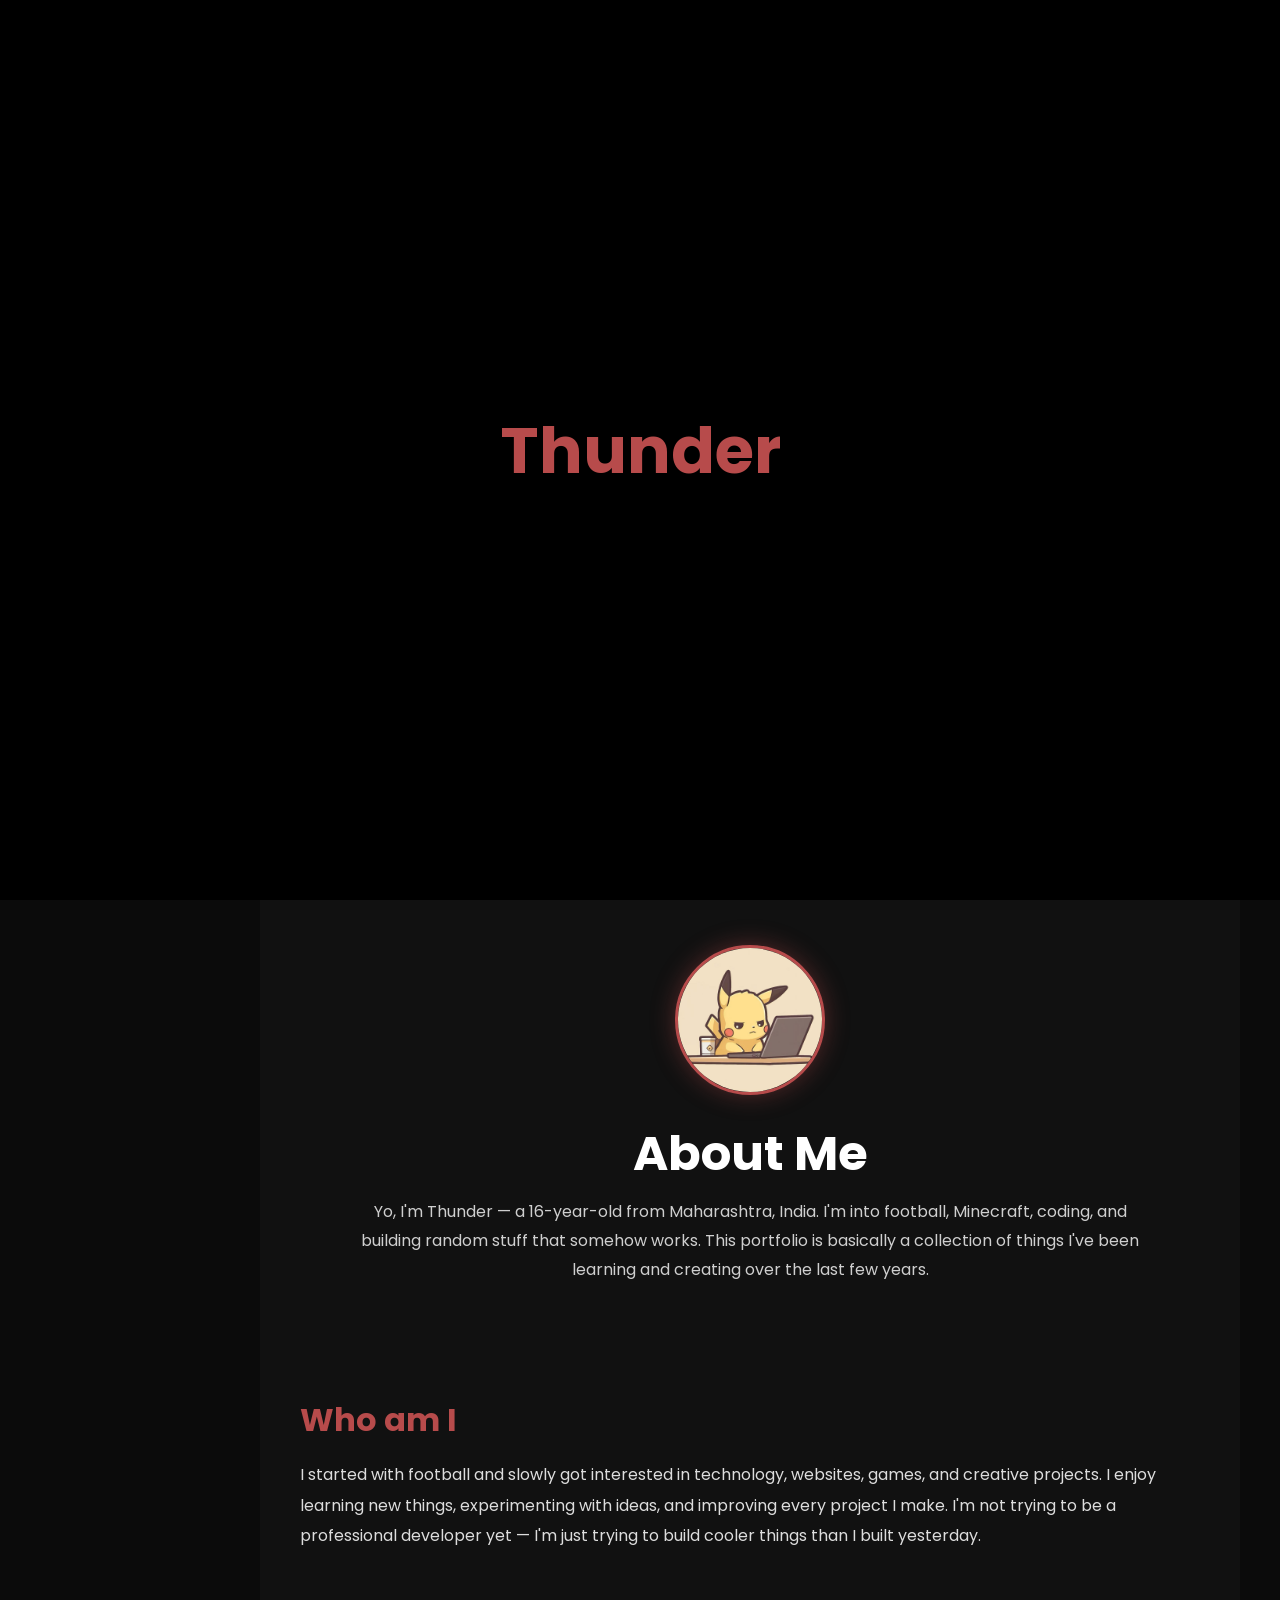
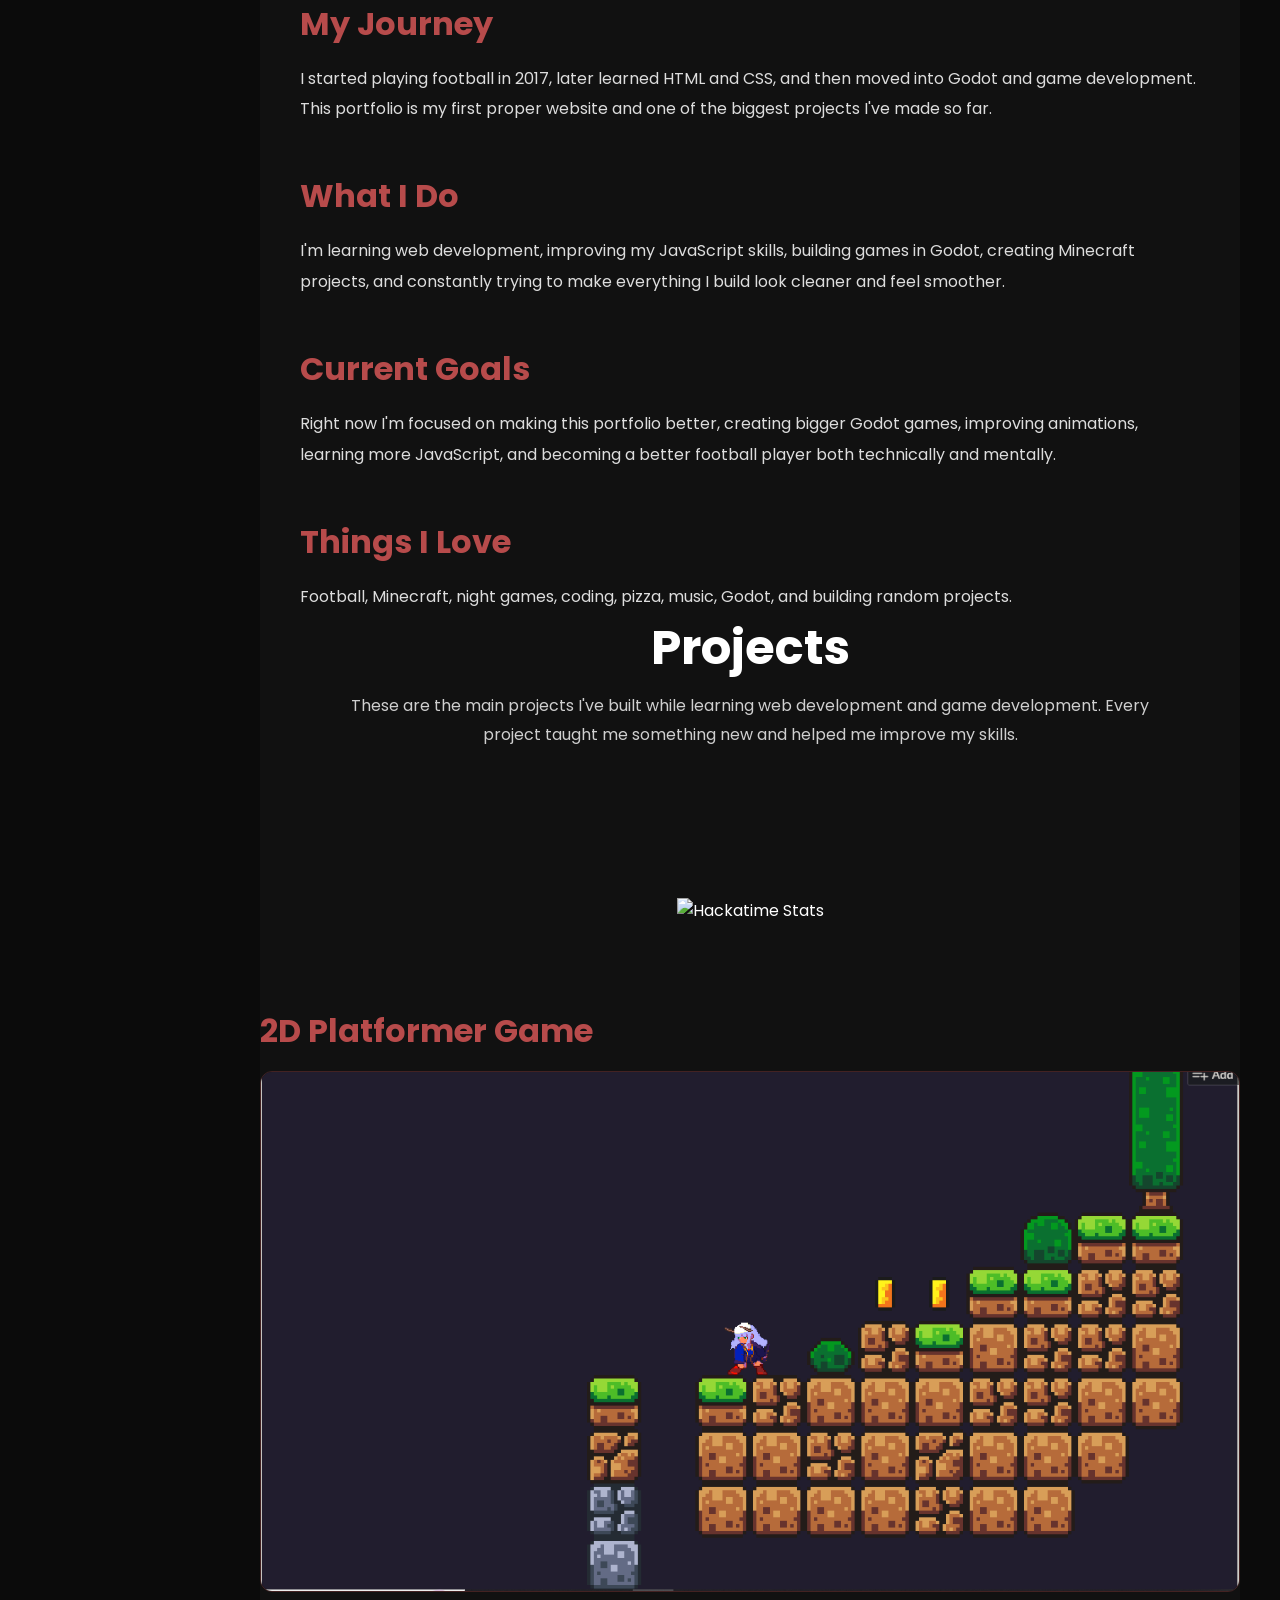
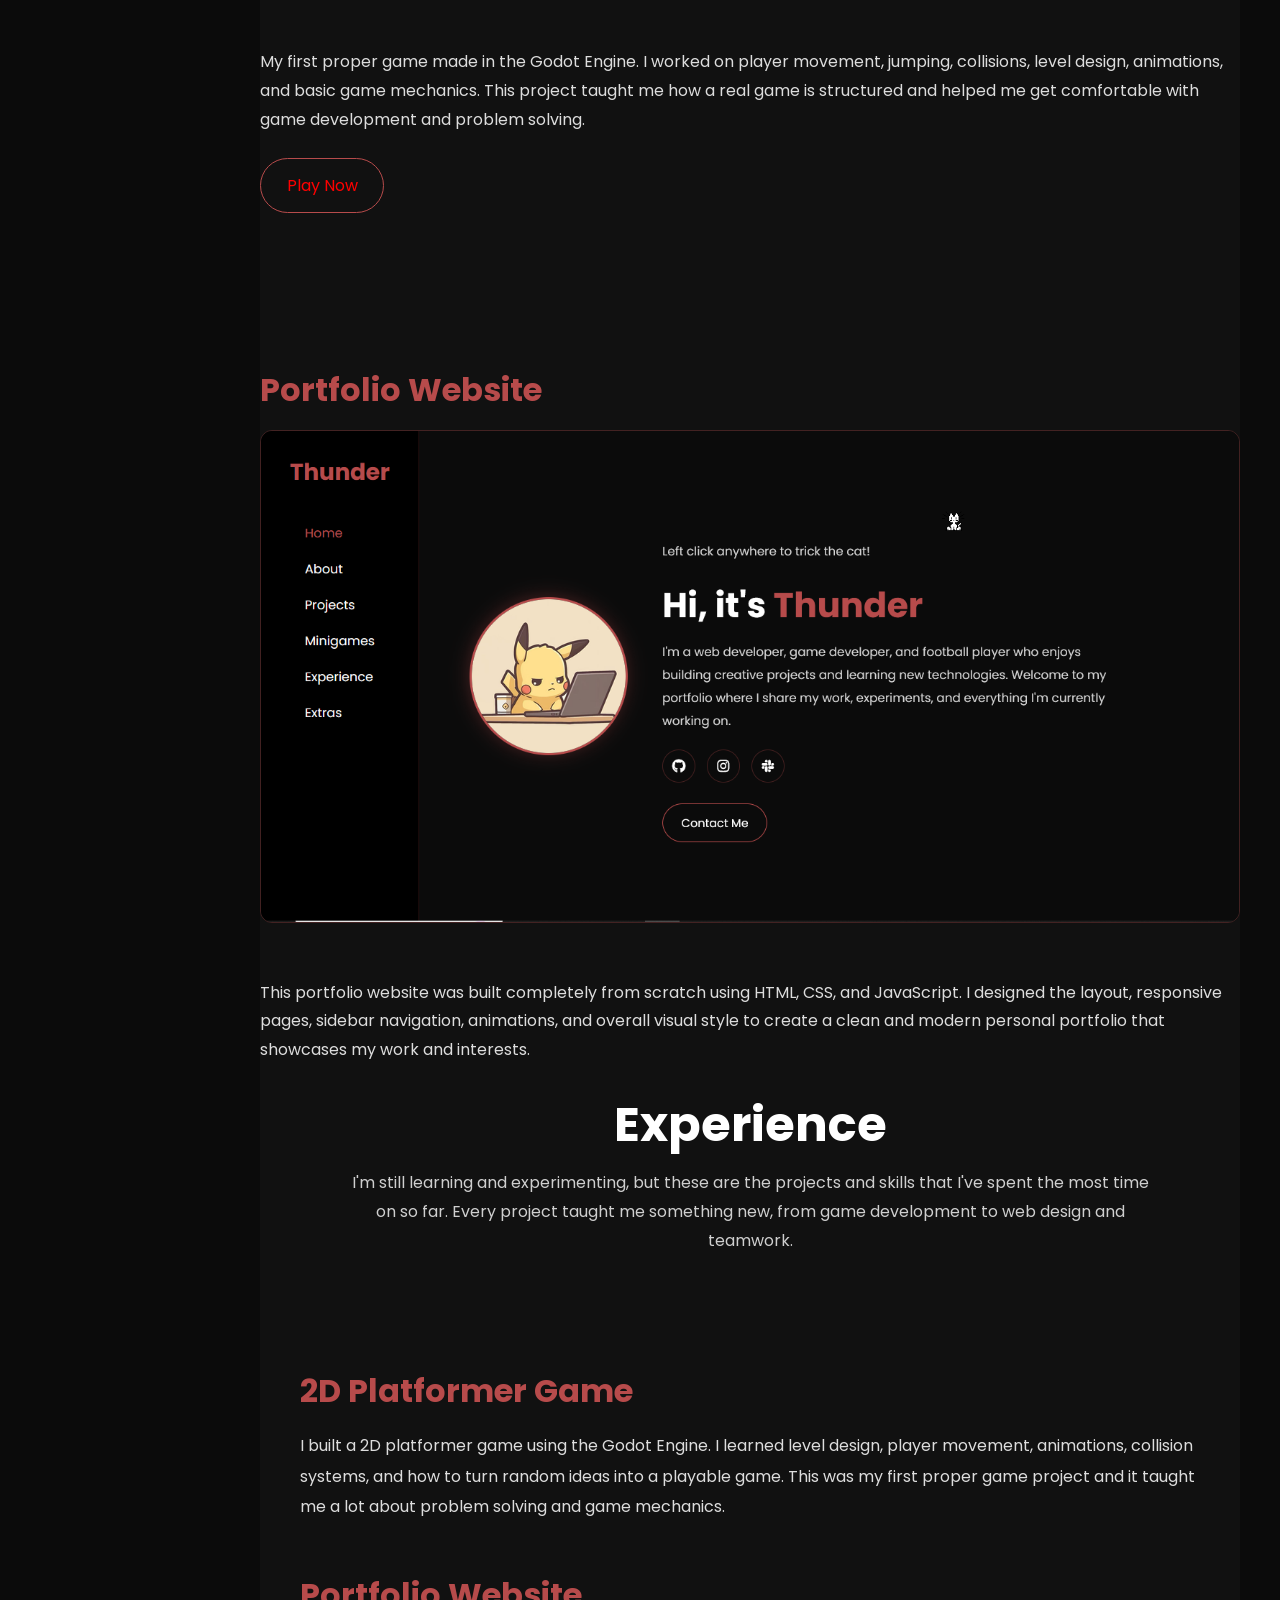
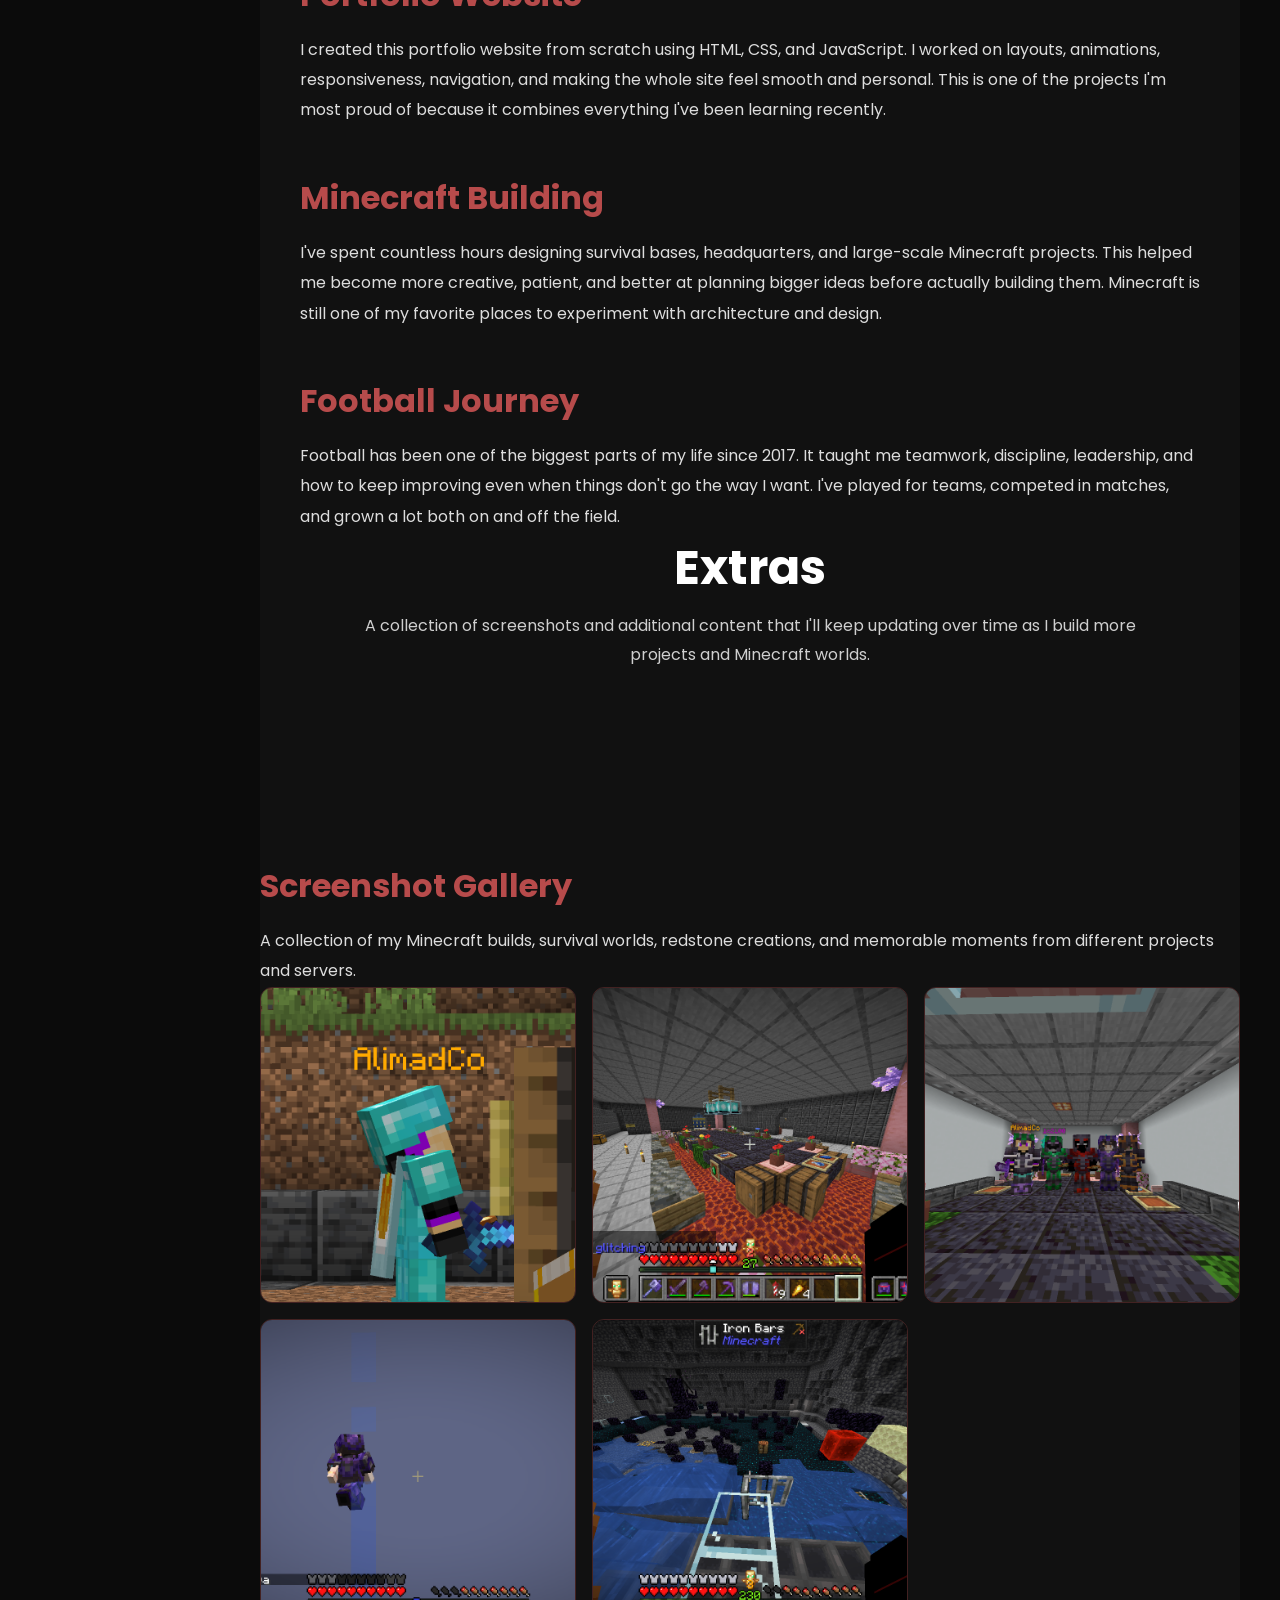
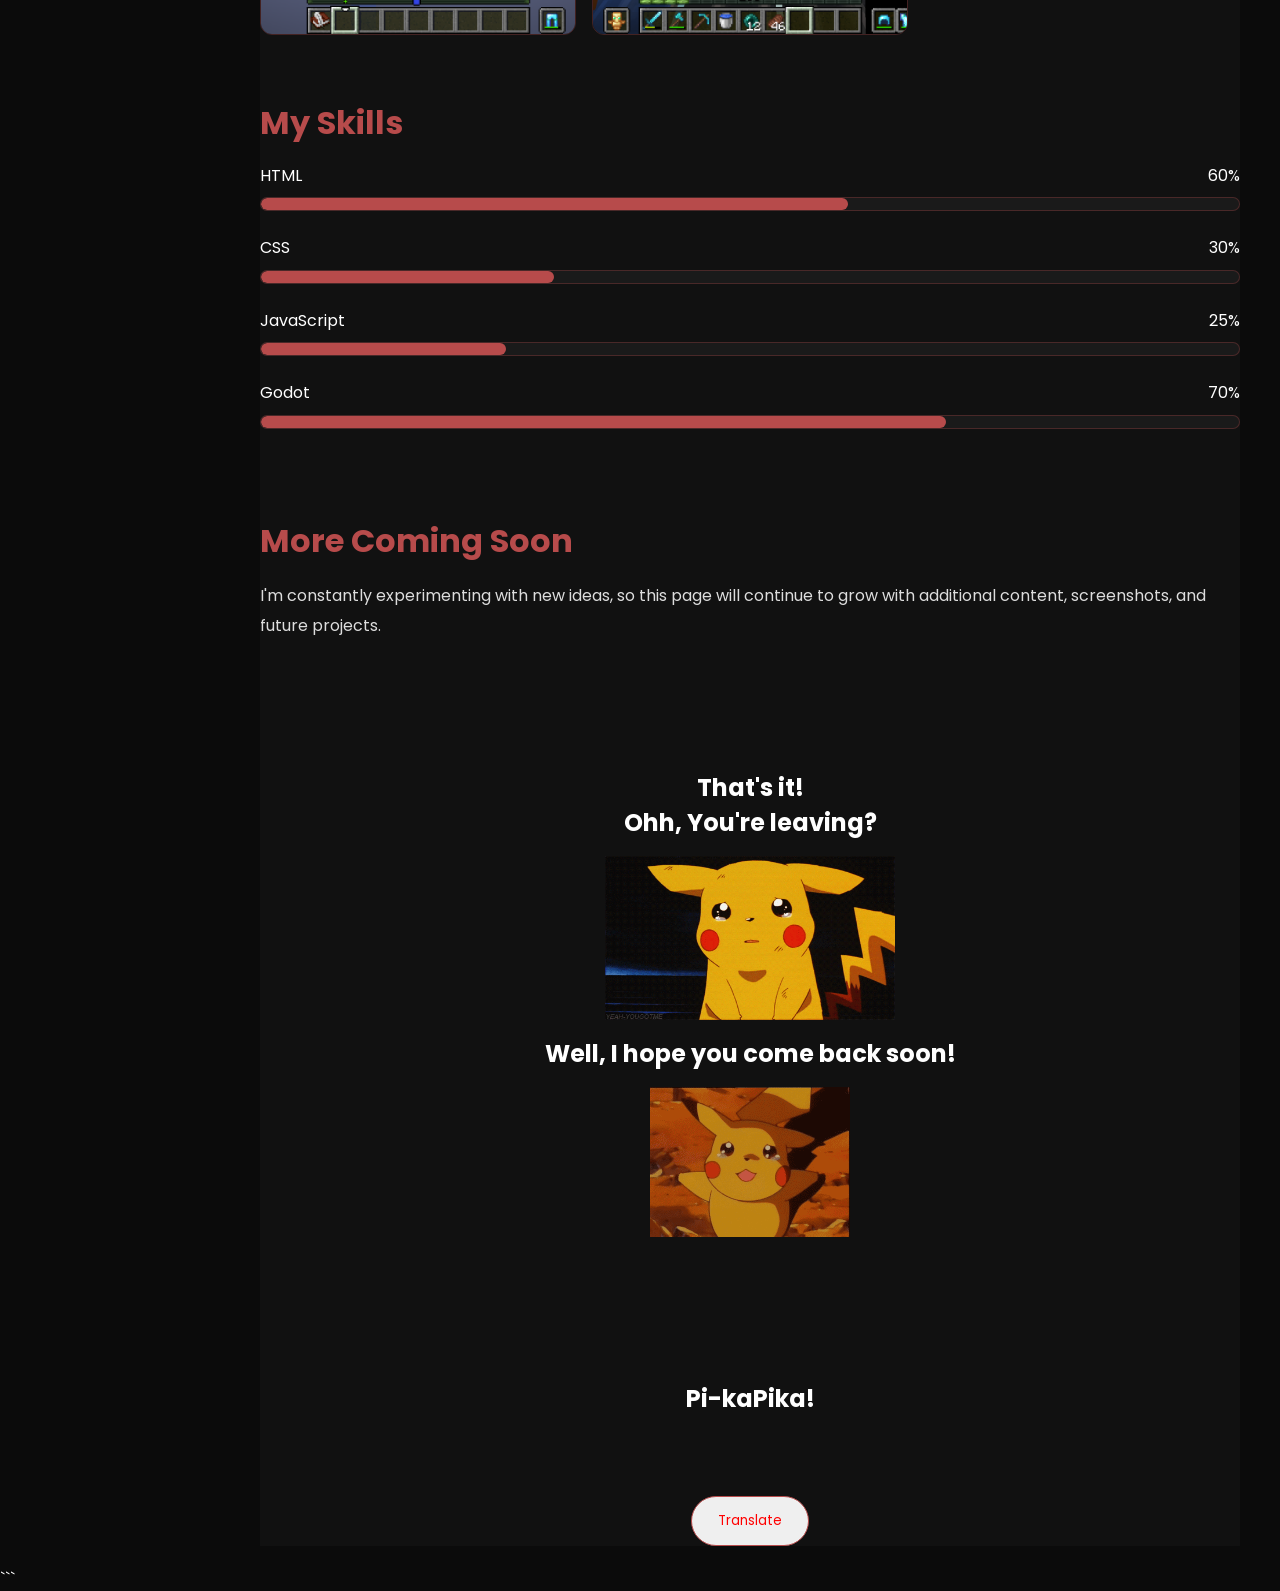
==== commit bb17ea00: "add or update ig secret page" ====
--- a/index.html
+++ b/index.html
@@ -419,6 +419,42 @@
     </main>
 
     <!-- Scripts -->
+
+    <!--Secret ahh script-->
+    <script>
+      let secretCode = "";
+      const secretWord = "secret";
+
+      document.addEventListener("keydown", (e) => {
+        if (e.key.length !== 1) return;
+
+        const tag = document.activeElement.tagName;
+        if (
+          tag === "INPUT" ||
+          tag === "TEXTAREA" ||
+          document.activeElement.isContentEditable
+        ) {
+          return;
+        }
+
+        e.preventDefault();
+
+        secretCode += e.key.toLowerCase();
+
+        if (secretCode.length > secretWord.length) {
+          secretCode = secretCode.slice(-secretWord.length);
+        }
+
+        if (secretCode === secretWord) {
+          secretCode = "";
+
+          setTimeout(() => {
+            window.location.href = "secret.html";
+          }, 150);
+        }
+      });
+    </script>
+
     <!--theme icon-->
     <script>
       document.addEventListener("DOMContentLoaded", () => {
